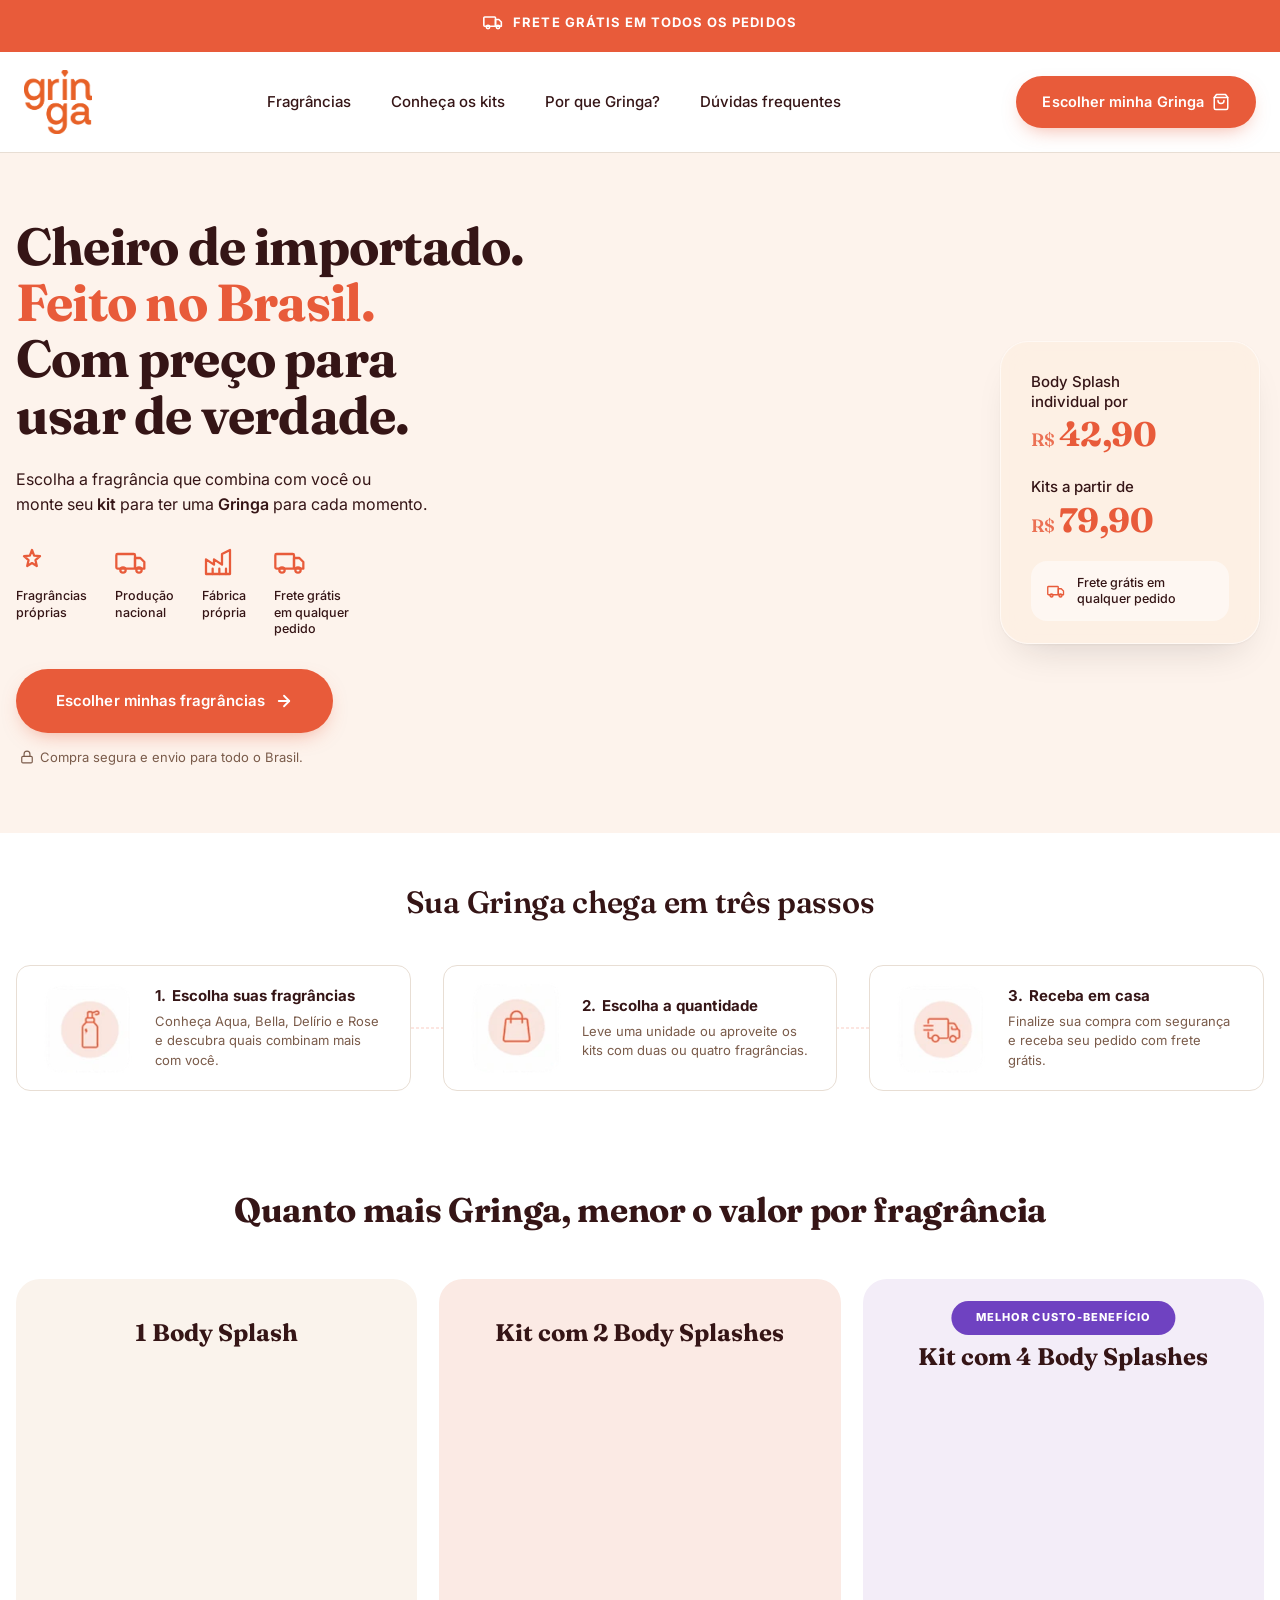
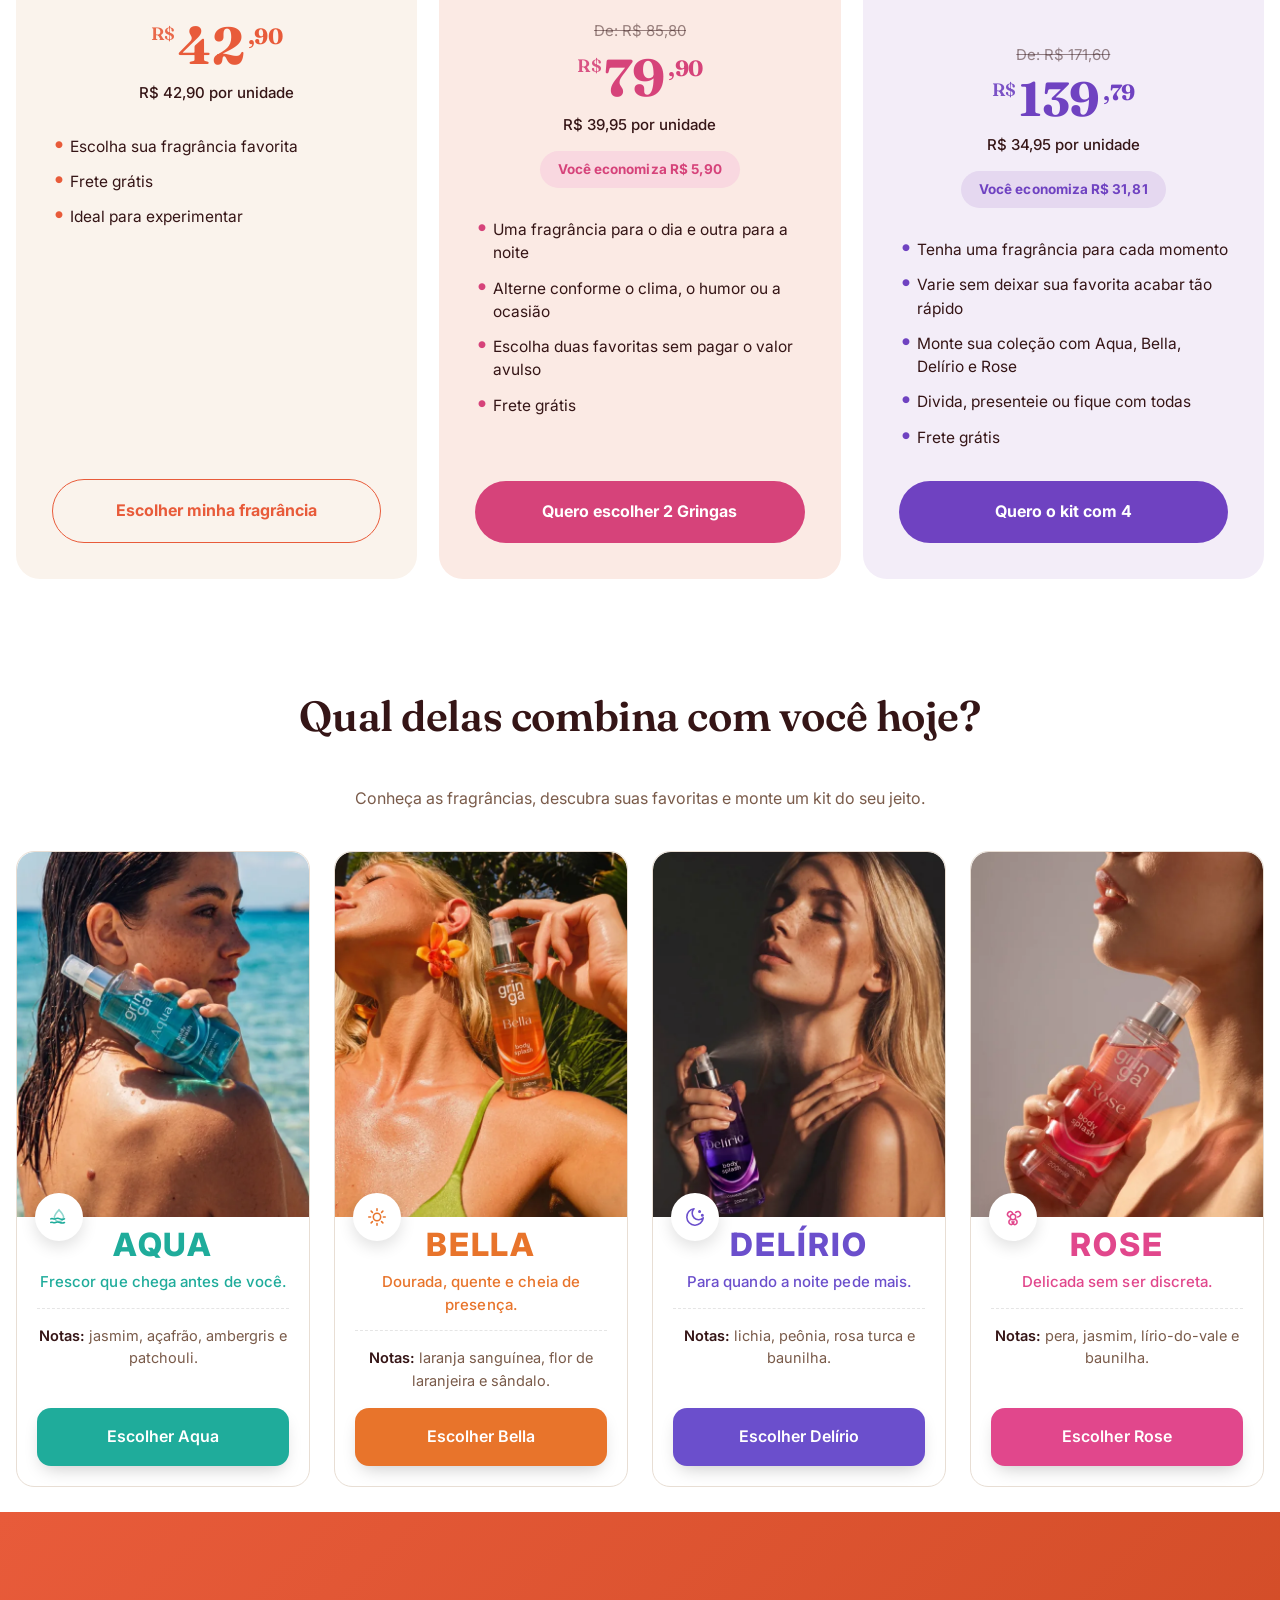
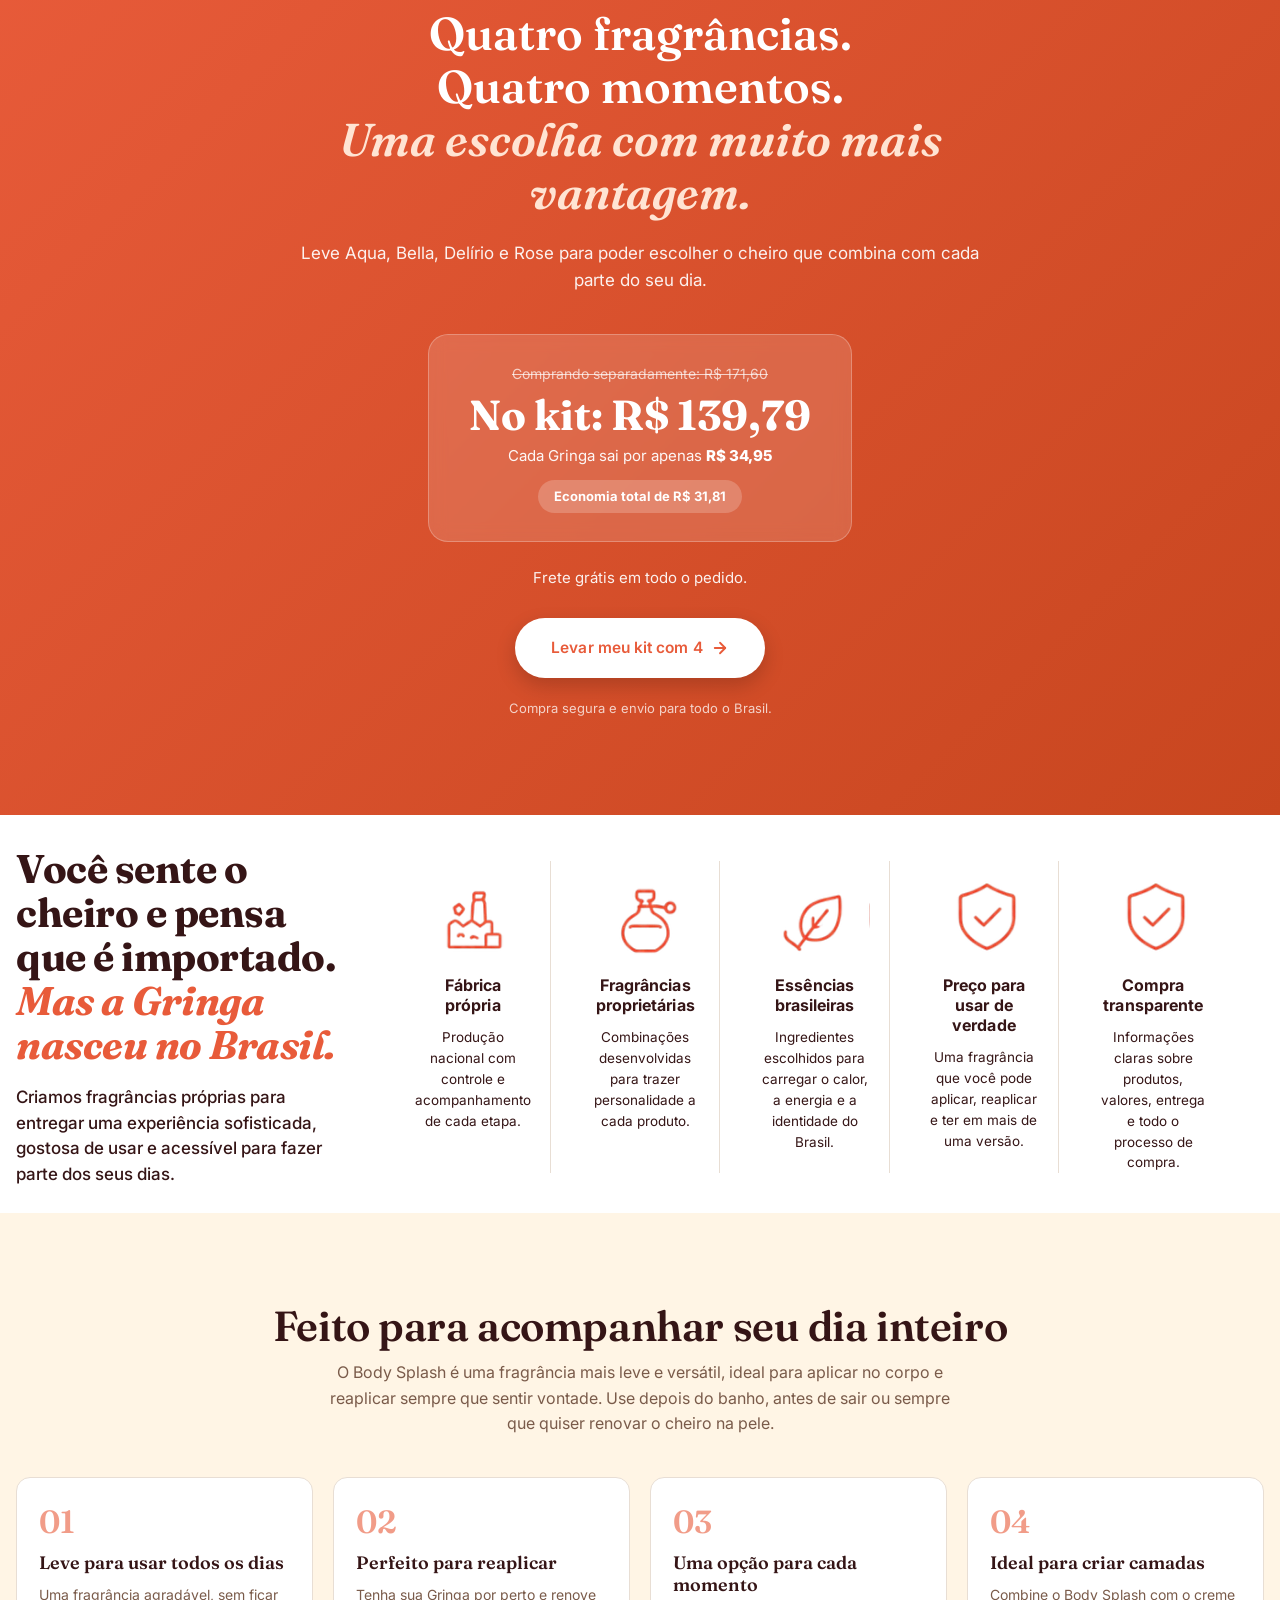
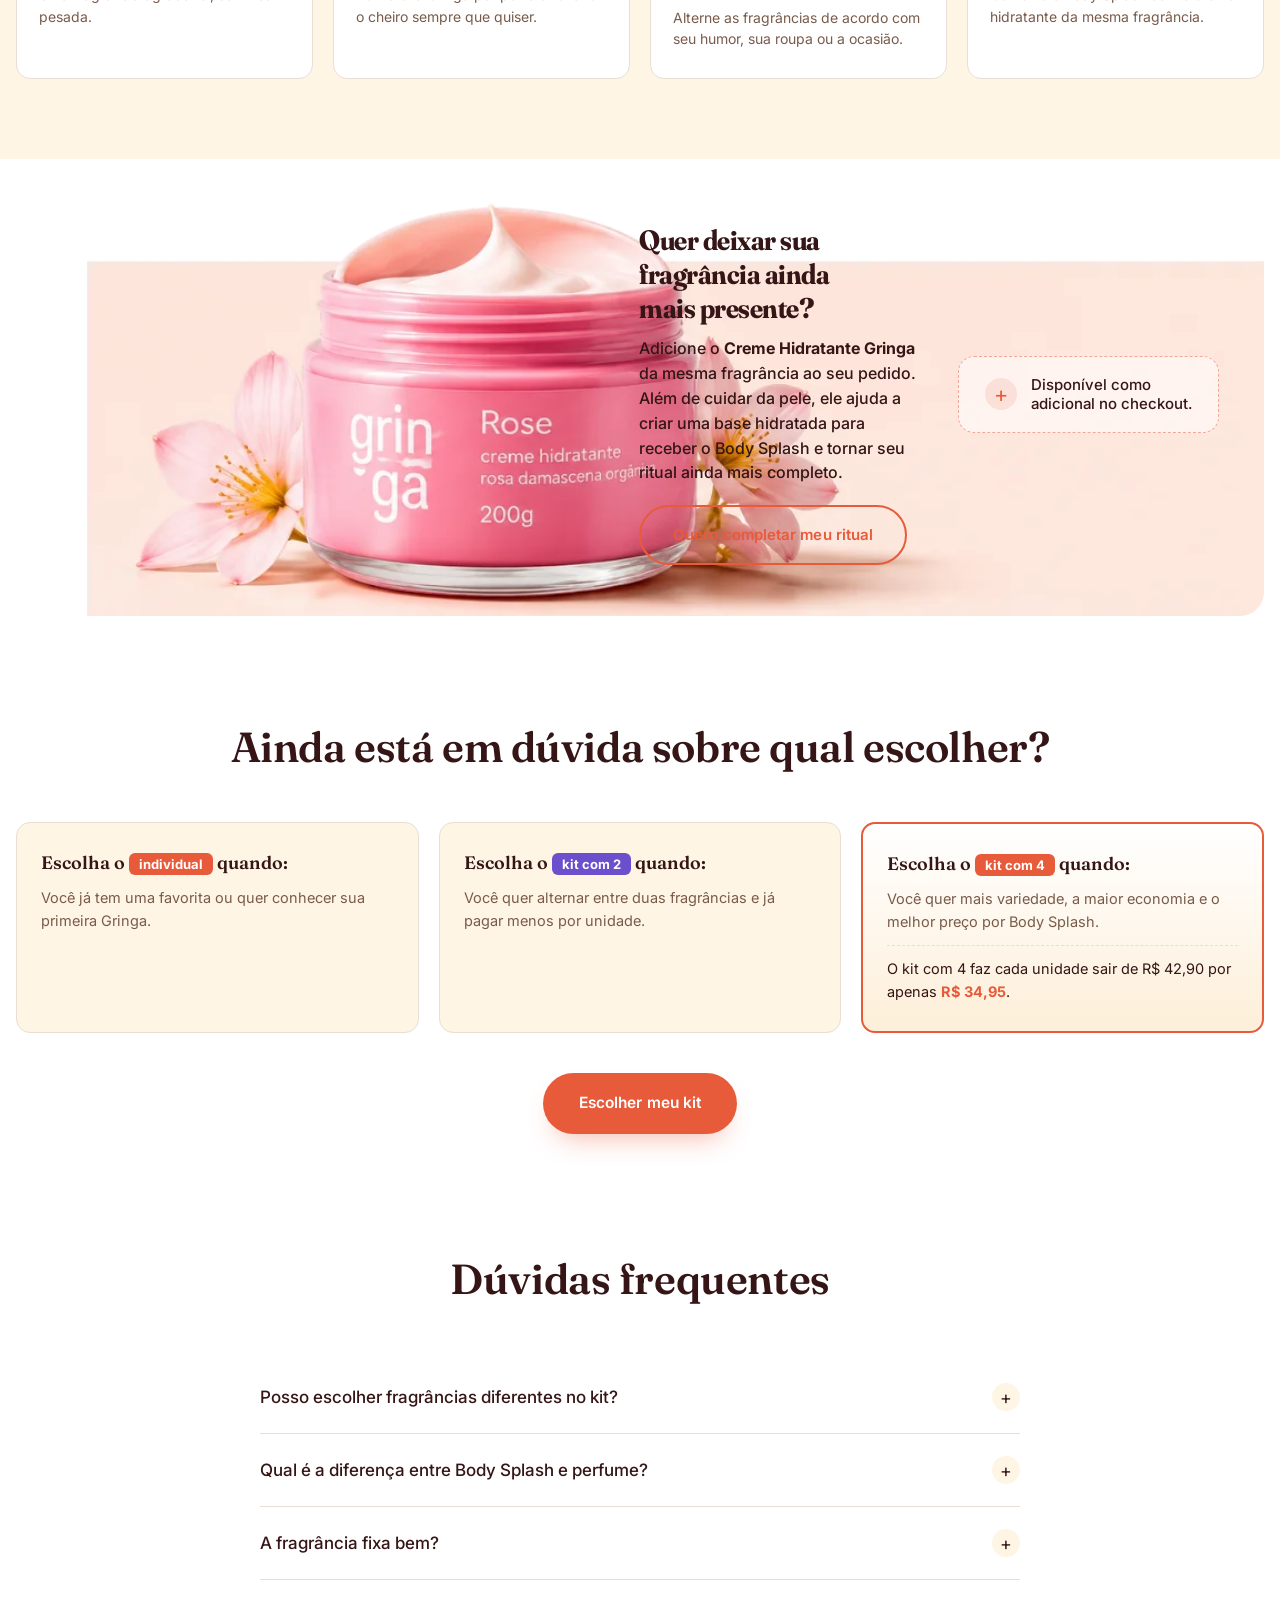
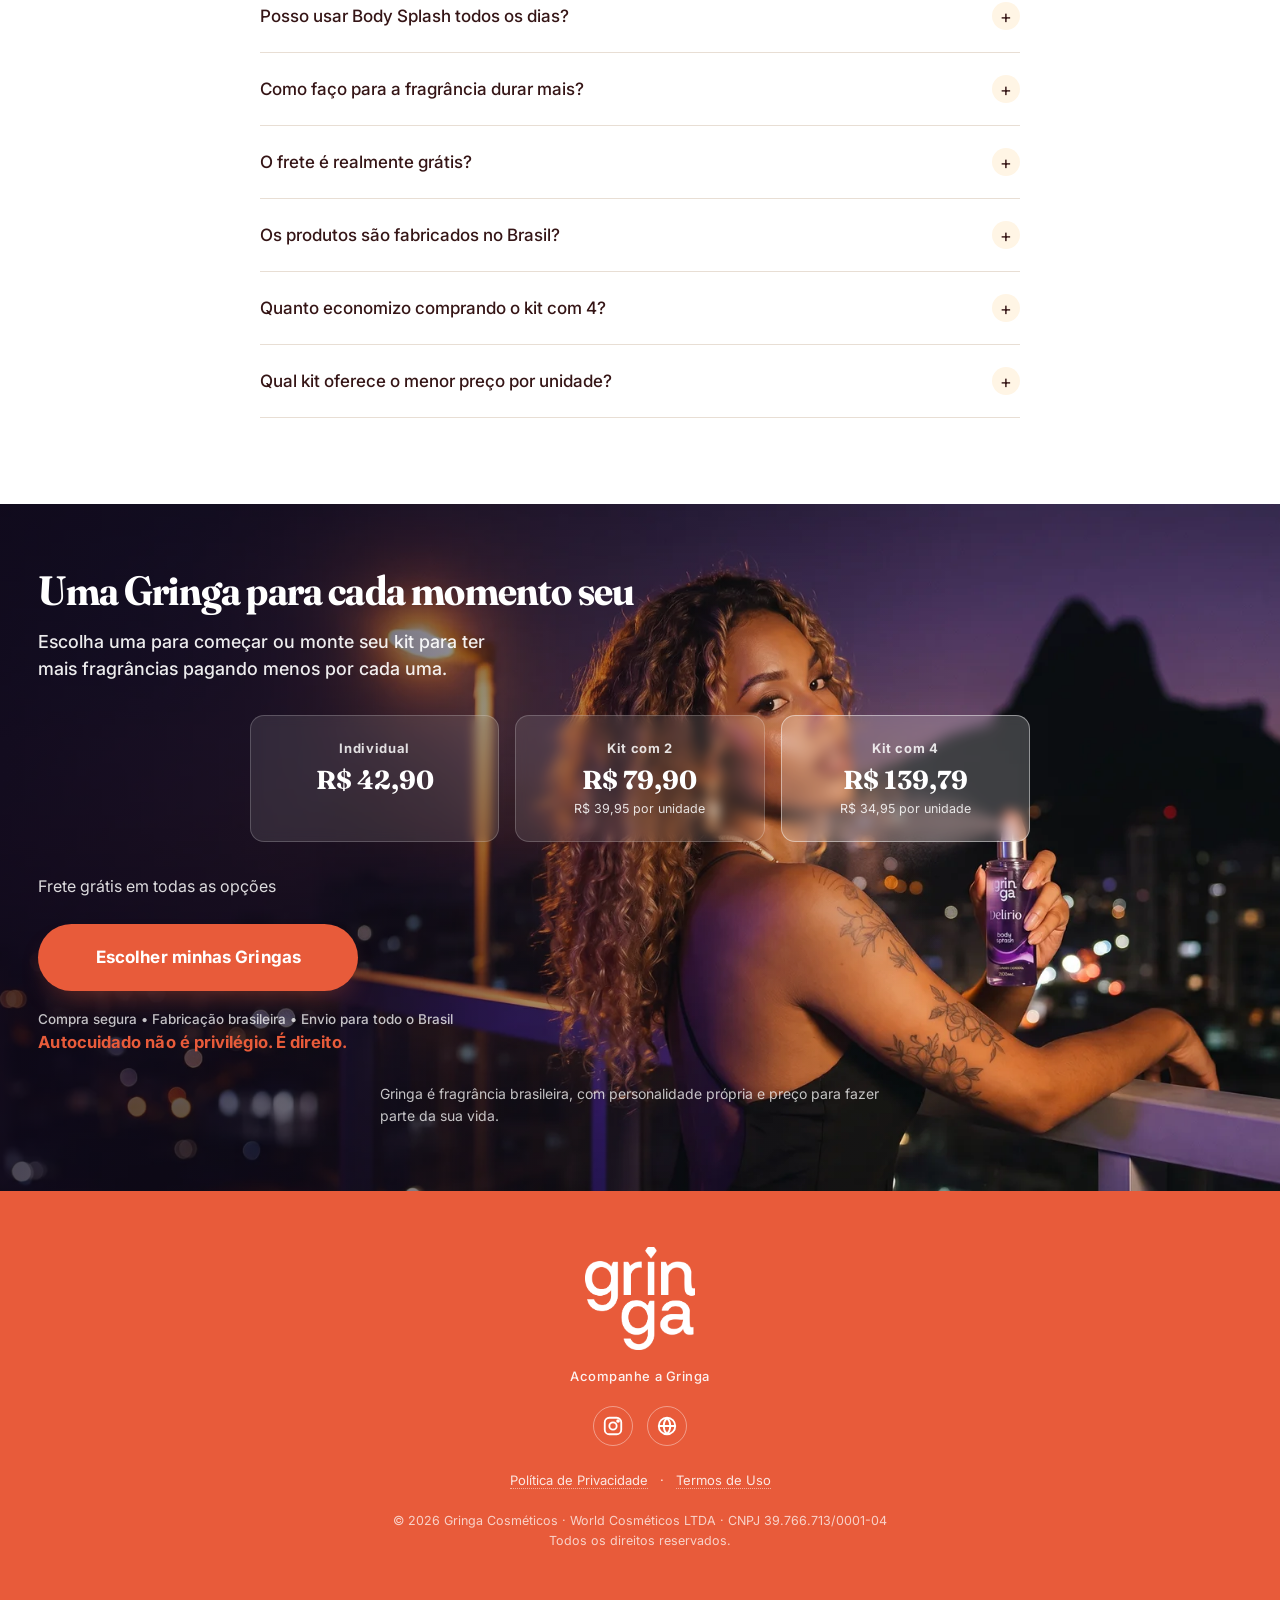
==== v2.html @ a8f80732 "fragrancias: titulo CAIXA ALTA maior sans-serif bold, remove descricao longa, tags curtas iguais ref" ====
<!DOCTYPE html>
<html lang="pt-BR">
<head>
<meta charset="UTF-8" />
<meta name="viewport" content="width=device-width, initial-scale=1.0" />
<title>Body Splash Gringa — Escolha suas fragrâncias | Gringa Cosméticos</title>
<meta name="description" content="Body Splash Gringa 200ml a partir de R$ 34,95 por unidade nos kits. Fragrâncias próprias, fábrica no Brasil, frete grátis em todos os pedidos." />
<meta name="keywords" content="body splash, gringa cosméticos, kit body splash, fragrância nacional, perfume corporal, kit perfumes" />
<meta name="robots" content="index, follow, max-image-preview:large" />
<meta name="author" content="Gringa Cosméticos" />
<link rel="canonical" href="https://gringa.ind.br/kits/" />

<!-- Open Graph -->
<meta property="og:title" content="Body Splash Gringa — Escolha suas fragrâncias" />
<meta property="og:description" content="Cheiro de importado. Feito no Brasil. Com preço para usar de verdade. A partir de R$ 34,95 por unidade nos kits." />
<meta property="og:image" content="https://gringa.ind.br/promo/assets/img/hero-desktop.jpg" />
<meta property="og:url" content="https://gringa.ind.br/kits/" />
<meta property="og:type" content="product" />
<meta property="og:locale" content="pt_BR" />

<!-- Twitter -->
<meta name="twitter:card" content="summary_large_image" />
<meta name="twitter:title" content="Body Splash Gringa — Kits a partir de R$ 34,95 por unidade" />
<meta name="twitter:description" content="Escolha uma fragrância ou monte seu kit para pagar menos por cada Body Splash." />
<meta name="twitter:image" content="https://gringa.ind.br/promo/assets/img/hero-desktop.jpg" />

<!-- Favicon -->
<link rel="icon" type="image/png" href="assets/img/gringa-logo.png" />

<!-- Preconnect Google Fonts -->
<link rel="preconnect" href="https://fonts.googleapis.com" />
<link rel="preconnect" href="https://fonts.gstatic.com" crossorigin />

<!-- Preload hero image (LCP) -->
<link rel="preload" as="image" href="assets/img/hero-mobile.webp" media="(max-width: 768px)" />
<link rel="preload" as="image" href="assets/img/hero-desktop.webp" media="(min-width: 769px)" />

<!-- Fontes -->
<link href="https://fonts.googleapis.com/css2?family=Fraunces:opsz,wght,SOFT@9..144,500;9..144,600;9..144,700,30;9..144,600,60&family=Inter:wght@100;300;400;500;600;700;800&display=swap" rel="stylesheet" />

<!-- CSS principal (reusa da v1) -->
<link rel="stylesheet" href="assets/css/styles.css" />
<!-- CSS complementar da v2 -->
<link rel="stylesheet" href="assets/css/styles-v2.css" />

<!-- JSON-LD: Organization -->
<script type="application/ld+json">
{
  "@context": "https://schema.org",
  "@type": "Organization",
  "name": "Gringa Cosméticos",
  "alternateName": "Gringa",
  "legalName": "World Cosméticos LTDA",
  "taxID": "39.766.713/0001-04",
  "url": "https://gringa.ind.br",
  "logo": "https://gringa.ind.br/promo/assets/img/gringa-logo.png",
  "description": "Marca brasileira de Body Splash com fragrâncias proprietárias, produzidas em fábrica própria em Santa Gertrudes/SP.",
  "address": {
    "@type": "PostalAddress",
    "addressLocality": "Santa Gertrudes",
    "addressRegion": "SP",
    "addressCountry": "BR"
  },
  "sameAs": ["https://instagram.com/gringa.cosmetico"]
}
</script>

<!-- JSON-LD: Product -->
<script type="application/ld+json">
{
  "@context": "https://schema.org",
  "@type": "Product",
  "name": "Body Splash Gringa 200ml",
  "description": "Body Splash 200ml com fragrâncias proprietárias Gringa: Aqua, Bella, Delírio e Rose. Fábrica própria no Brasil.",
  "brand": { "@type": "Brand", "name": "Gringa Cosméticos" },
  "image": "https://gringa.ind.br/promo/assets/img/hero-desktop.jpg",
  "offers": [
    { "@type": "Offer", "name": "Body Splash Individual", "price": "42.90", "priceCurrency": "BRL", "availability": "https://schema.org/InStock" },
    { "@type": "Offer", "name": "Kit com 2 Body Splashes", "price": "79.90", "priceCurrency": "BRL", "availability": "https://schema.org/InStock" },
    { "@type": "Offer", "name": "Kit com 4 Body Splashes", "price": "139.79", "priceCurrency": "BRL", "availability": "https://schema.org/InStock" }
  ]
}
</script>

<!-- JSON-LD: FAQ -->
<script type="application/ld+json">
{
  "@context": "https://schema.org",
  "@type": "FAQPage",
  "mainEntity": [
    { "@type": "Question", "name": "Posso escolher fragrâncias diferentes no kit?",
      "acceptedAnswer": { "@type": "Answer", "text": "Sim. Você pode selecionar suas fragrâncias favoritas e montar a combinação que mais combina com você." }},
    { "@type": "Question", "name": "Qual é a diferença entre Body Splash e perfume?",
      "acceptedAnswer": { "@type": "Answer", "text": "O Body Splash tem uma proposta mais leve e versátil. Pode ser aplicado no corpo e reaplicado ao longo do dia sempre que quiser renovar a fragrância." }},
    { "@type": "Question", "name": "A fragrância fixa bem?",
      "acceptedAnswer": { "@type": "Answer", "text": "A duração varia conforme o tipo de pele, o clima, a hidratação e a quantidade aplicada. Para prolongar, aplique sobre a pele hidratada e reaplique quando desejar." }},
    { "@type": "Question", "name": "Posso usar Body Splash todos os dias?",
      "acceptedAnswer": { "@type": "Answer", "text": "Sim. A proposta é justamente acompanhar diferentes momentos da rotina com uma fragrância mais leve." }},
    { "@type": "Question", "name": "Como faço para a fragrância durar mais?",
      "acceptedAnswer": { "@type": "Answer", "text": "Use o Body Splash sobre a pele limpa e hidratada. Você também pode combinar com o creme hidratante da mesma fragrância." }},
    { "@type": "Question", "name": "O frete é realmente grátis?",
      "acceptedAnswer": { "@type": "Answer", "text": "Sim. Todos os pedidos possuem frete grátis." }},
    { "@type": "Question", "name": "Os produtos são fabricados no Brasil?",
      "acceptedAnswer": { "@type": "Answer", "text": "Sim. Os produtos Gringa possuem fabricação própria no Brasil, em Santa Gertrudes/SP." }},
    { "@type": "Question", "name": "Quanto economizo comprando o kit com 4?",
      "acceptedAnswer": { "@type": "Answer", "text": "Quatro unidades compradas separadamente custariam R$ 171,60. No kit você paga R$ 139,79 e economiza R$ 31,81." }},
    { "@type": "Question", "name": "Qual kit oferece o menor preço por unidade?",
      "acceptedAnswer": { "@type": "Answer", "text": "O kit com quatro Body Splashes. Cada unidade sai por R$ 34,95 em vez de R$ 42,90." }}
  ]
}
</script>
</head>

<body>

<!-- =========================================================
     TARJA TOPO — coral com truck
     ========================================================= -->
<div class="topbar-v2">
  <div class="topbar-v2-inner">
    <svg width="20" height="20" viewBox="0 0 24 24" fill="none" stroke="currentColor" stroke-width="1.9" stroke-linecap="round" stroke-linejoin="round" aria-hidden="true">
      <rect x="1" y="6" width="14" height="11" rx="1"/>
      <path d="M15 9h4l3 3v5h-7z"/>
      <circle cx="6" cy="18" r="2"/>
      <circle cx="18" cy="18" r="2"/>
    </svg>
    <span>FRETE GRÁTIS EM TODOS OS PEDIDOS</span>
  </div>
</div>

<!-- =========================================================
     HEADER — v2
     ========================================================= -->
<header class="header-v2" role="banner">
  <div class="container header-v2-inner">
    <a class="brand-v2" href="#" aria-label="Gringa Cosméticos">
      <img src="assets/img/gringa-logo.png" alt="Gringa" width="90" height="52" />
    </a>
    <nav class="nav-v2" aria-label="Navegação principal">
      <a href="#fragrancias">Fragrâncias</a>
      <a href="#kits">Conheça os kits</a>
      <a href="#por-que">Por que Gringa?</a>
      <a href="#faq">Dúvidas frequentes</a>
    </nav>
    <a href="#kits" class="btn-v2 btn-v2--primary" data-cta="header">
      Escolher minha Gringa
      <svg width="18" height="18" viewBox="0 0 24 24" fill="none" stroke="currentColor" stroke-width="2" stroke-linecap="round" stroke-linejoin="round" style="margin-left:8px" aria-hidden="true">
        <path d="M6 2 3 6v14a2 2 0 0 0 2 2h14a2 2 0 0 0 2-2V6l-3-4z"/>
        <line x1="3" y1="6" x2="21" y2="6"/>
        <path d="M16 10a4 4 0 0 1-8 0"/>
      </svg>
    </a>
    <button class="hamb-v2" id="hamb" aria-label="Abrir menu" aria-controls="menu-mob" aria-expanded="false">
      <span></span><span></span><span></span>
    </button>
  </div>
  <div class="menu-mob-v2" id="menu-mob" hidden>
    <a href="#fragrancias">Fragrâncias</a>
    <a href="#kits">Conheça os kits</a>
    <a href="#por-que">Por que Gringa?</a>
    <a href="#faq">Dúvidas frequentes</a>
    <a href="#kits" class="btn-v2 btn-v2--primary" data-cta="menu-mob">Escolher minha Gringa</a>
  </div>
</header>

<!-- =========================================================
     HERO — v2 (2 colunas, texto marrom em bg claro, imagem à direita, card de preços flutuante)
     ========================================================= -->
<section class="hero-v2">
  <div class="hero-v2-bg" aria-hidden="true">
    <picture>
      <source type="image/webp" media="(max-width: 768px)" srcset="assets/img/hero-mobile.webp" />
      <source type="image/webp" srcset="assets/img/hero-desktop.webp" />
      <source media="(max-width: 768px)" srcset="assets/img/hero-mobile.jpg" />
      <img src="assets/img/hero-desktop.jpg" alt="" width="1600" height="900" fetchpriority="high" decoding="async" />
    </picture>
  </div>

  <div class="container hero-v2-inner">
    <div class="hero-v2-copy">
      <h1>
        Cheiro de importado.<br>
        <span class="hero-v2-accent">Feito no Brasil.</span><br>
        Com preço para<br>
        usar de verdade.
      </h1>
      <p class="hero-v2-sub">
        Escolha a fragrância que combina com você ou<br>
        monte seu <b>kit</b> para ter uma <b>Gringa</b> para cada momento.
      </p>

      <ul class="hero-v2-feats">
        <li>
          <span class="feat-ico" aria-hidden="true">
            <svg viewBox="0 0 24 24" fill="none" stroke="currentColor" stroke-width="1.7" stroke-linecap="round" stroke-linejoin="round"><path d="M12 3l1.6 4.2 4.4.4-3.4 3 1 4.4L12 12.8 8.4 15l1-4.4L6 7.6l4.4-.4z"/></svg>
          </span>
          <div class="feat-text">Fragrâncias<br>próprias</div>
        </li>
        <li>
          <span class="feat-ico" aria-hidden="true">
            <svg viewBox="0 0 24 24" fill="none" stroke="currentColor" stroke-width="1.7" stroke-linecap="round" stroke-linejoin="round"><rect x="1" y="6" width="14" height="11" rx="1"/><path d="M15 9h4l3 3v5h-7z"/><circle cx="6" cy="18" r="2"/><circle cx="18" cy="18" r="2"/></svg>
          </span>
          <div class="feat-text">Produção<br>nacional</div>
        </li>
        <li>
          <span class="feat-ico" aria-hidden="true">
            <svg viewBox="0 0 24 24" fill="none" stroke="currentColor" stroke-width="1.7" stroke-linecap="round" stroke-linejoin="round"><path d="M3 21V10l6 4V10l6 4V6l6-3v18z"/><path d="M8 21v-4M13 21v-4M18 21v-4"/></svg>
          </span>
          <div class="feat-text">Fábrica<br>própria</div>
        </li>
        <li>
          <span class="feat-ico" aria-hidden="true">
            <svg viewBox="0 0 24 24" fill="none" stroke="currentColor" stroke-width="1.7" stroke-linecap="round" stroke-linejoin="round"><rect x="1" y="6" width="14" height="11" rx="1"/><path d="M15 9h4l3 3v5h-7z"/><circle cx="6" cy="18" r="2"/><circle cx="18" cy="18" r="2"/></svg>
          </span>
          <div class="feat-text">Frete grátis<br>em qualquer pedido</div>
        </li>
      </ul>

      <div class="hero-v2-cta-wrap">
        <a href="#kits" class="btn-v2 btn-v2--primary btn-v2--lg" data-cta="hero">
          Escolher minhas fragrâncias
          <svg width="18" height="18" viewBox="0 0 24 24" fill="none" stroke="currentColor" stroke-width="2.4" stroke-linecap="round" stroke-linejoin="round" style="margin-left:10px" aria-hidden="true"><line x1="5" y1="12" x2="19" y2="12"/><polyline points="12 5 19 12 12 19"/></svg>
        </a>
        <p class="hero-v2-trust">
          <svg width="14" height="14" viewBox="0 0 24 24" fill="none" stroke="currentColor" stroke-width="2" stroke-linecap="round" stroke-linejoin="round" aria-hidden="true"><rect x="3" y="11" width="18" height="11" rx="2"/><path d="M7 11V7a5 5 0 0 1 10 0v4"/></svg>
          Compra segura e envio para todo o Brasil.
        </p>
      </div>
    </div>

    <!-- Card de preços flutuante -->
    <aside class="hero-v2-card" aria-label="Resumo de preços">
      <div class="hero-v2-card-row">
        <p class="hero-v2-card-label">Body Splash<br>individual por</p>
        <p class="hero-v2-card-price"><span class="hero-v2-card-currency">R$</span> 42,90</p>
      </div>
      <div class="hero-v2-card-row">
        <p class="hero-v2-card-label">Kits a partir de</p>
        <p class="hero-v2-card-price"><span class="hero-v2-card-currency">R$</span> 79,90</p>
      </div>
      <div class="hero-v2-card-foot">
        <svg width="18" height="18" viewBox="0 0 24 24" fill="none" stroke="currentColor" stroke-width="1.8" stroke-linecap="round" stroke-linejoin="round" aria-hidden="true"><rect x="1" y="6" width="14" height="11" rx="1"/><path d="M15 9h4l3 3v5h-7z"/><circle cx="6" cy="18" r="2"/><circle cx="18" cy="18" r="2"/></svg>
        <span>Frete grátis em<br>qualquer pedido</span>
      </div>
    </aside>
  </div>
</section>

<!-- =========================================================
     COMO FUNCIONA
     ========================================================= -->
<section class="how" id="como-funciona">
  <div class="container">
    <h2 class="section-title">Sua Gringa chega em três passos</h2>
    <div class="how-grid">
      <article class="how-step">
        <div class="how-ico" aria-hidden="true">
          <picture>
            <source type="image/webp" srcset="assets/img/icons/how-1-fragrancia.webp" />
            <img src="assets/img/icons/how-1-fragrancia.png" alt="" width="60" height="60" loading="lazy" decoding="async" />
          </picture>
        </div>
        <div class="how-body">
          <h3><span>1.</span> Escolha suas fragrâncias</h3>
          <p>Conheça Aqua, Bella, Delírio e Rose e descubra quais combinam mais com você.</p>
        </div>
      </article>
      <article class="how-step">
        <div class="how-ico" aria-hidden="true">
          <picture>
            <source type="image/webp" srcset="assets/img/icons/how-2-pedido.webp" />
            <img src="assets/img/icons/how-2-pedido.png" alt="" width="60" height="60" loading="lazy" decoding="async" />
          </picture>
        </div>
        <div class="how-body">
          <h3><span>2.</span> Escolha a quantidade</h3>
          <p>Leve uma unidade ou aproveite os kits com duas ou quatro fragrâncias.</p>
        </div>
      </article>
      <article class="how-step">
        <div class="how-ico" aria-hidden="true">
          <picture>
            <source type="image/webp" srcset="assets/img/icons/how-3-receba.webp" />
            <img src="assets/img/icons/how-3-receba.png" alt="" width="60" height="60" loading="lazy" decoding="async" />
          </picture>
        </div>
        <div class="how-body">
          <h3><span>3.</span> Receba em casa</h3>
          <p>Finalize sua compra com segurança e receba seu pedido com frete grátis.</p>
        </div>
      </article>
    </div>
  </div>
</section>

<!-- =========================================================
     BLOCO 5 — KITS (3 CARDS COMPACTOS COM PLACEHOLDER DE IMAGEM)
     ========================================================= -->
<section class="kits" id="kits">
  <div class="container">
    <header class="kits-head">
      <h2 class="kits-title">Quanto mais Gringa, menor o valor por fragrância</h2>
    </header>

    <div class="kits-grid">
      <!-- CARD 1 — INDIVIDUAL (rosa/pêssego claro) -->
      <article class="kit-card kit-card--1">
        <h3 class="kit-card-title">1 Body Splash</h3>
        <div class="kit-card-img" data-slot="img-individual">
          <!-- PLACEHOLDER: substituir por <img src="assets/img/kit-1.png" alt="1 Body Splash Gringa"> -->
        </div>
        <div class="kit-card-price">
          <span class="kit-price-main"><span class="kit-price-currency">R$</span><span class="kit-price-int">42</span><span class="kit-price-dec">,90</span></span>
          <span class="kit-price-unit">R$ 42,90 por unidade</span>
        </div>
        <ul class="kit-card-feats">
          <li>Escolha sua fragrância favorita</li>
          <li>Frete grátis</li>
          <li>Ideal para experimentar</li>
        </ul>
        <a href="https://gringa.ind.br/loja/" class="kit-card-btn kit-card-btn--1" data-cta="kit-1">Escolher minha fragrância</a>
      </article>

      <!-- CARD 2 — KIT 2 (rosa/pink) -->
      <article class="kit-card kit-card--2">
        <h3 class="kit-card-title">Kit com 2 Body Splashes</h3>
        <div class="kit-card-img" data-slot="img-kit2">
          <!-- PLACEHOLDER: substituir por <img src="assets/img/kit-2.png" alt="Kit com 2 Body Splashes Gringa"> -->
        </div>
        <div class="kit-card-price">
          <span class="kit-price-old">De: R$ 85,80</span>
          <span class="kit-price-main"><span class="kit-price-currency">R$</span><span class="kit-price-int">79</span><span class="kit-price-dec">,90</span></span>
          <span class="kit-price-unit">R$ 39,95 por unidade</span>
          <span class="kit-price-save kit-price-save--2">Você economiza R$ 5,90</span>
        </div>
        <ul class="kit-card-feats">
          <li>Uma fragrância para o dia e outra para a noite</li>
          <li>Alterne conforme o clima, o humor ou a ocasião</li>
          <li>Escolha duas favoritas sem pagar o valor avulso</li>
          <li>Frete grátis</li>
        </ul>
        <a href="https://gringa.ind.br/loja/" class="kit-card-btn kit-card-btn--2" data-cta="kit-2">Quero escolher 2 Gringas</a>
      </article>

      <!-- CARD 3 — KIT 4 (lilás, destaque) -->
      <article class="kit-card kit-card--4 kit-card--featured">
        <span class="kit-card-badge">MELHOR CUSTO-BENEFÍCIO</span>
        <h3 class="kit-card-title">Kit com 4 Body Splashes</h3>
        <div class="kit-card-img" data-slot="img-kit4">
          <!-- PLACEHOLDER: substituir por <img src="assets/img/kit-4.png" alt="Kit com 4 Body Splashes Gringa"> -->
        </div>
        <div class="kit-card-price">
          <span class="kit-price-old">De: R$ 171,60</span>
          <span class="kit-price-main"><span class="kit-price-currency">R$</span><span class="kit-price-int">139</span><span class="kit-price-dec">,79</span></span>
          <span class="kit-price-unit">R$ 34,95 por unidade</span>
          <span class="kit-price-save kit-price-save--4">Você economiza R$ 31,81</span>
        </div>
        <ul class="kit-card-feats">
          <li>Tenha uma fragrância para cada momento</li>
          <li>Varie sem deixar sua favorita acabar tão rápido</li>
          <li>Monte sua coleção com Aqua, Bella, Delírio e Rose</li>
          <li>Divida, presenteie ou fique com todas</li>
          <li>Frete grátis</li>
        </ul>
        <a href="https://gringa.ind.br/loja/" class="kit-card-btn kit-card-btn--4" data-cta="kit-4">Quero o kit com 4</a>
      </article>
    </div>
  </div>
</section>

<!-- =========================================================
     BLOCO 8 — FRAGRÂNCIAS
     ========================================================= -->
<section class="frags" id="fragrancias">
  <div class="container">
    <h2 class="section-title">Qual delas combina com você hoje?</h2>
    <p class="section-sub">Conheça as fragrâncias, descubra suas favoritas e monte um kit do seu jeito.</p>

    <div class="frags-grid">
      <article class="frag frag--aqua">
        <div class="frag-media">
          <picture>
            <source type="image/webp" srcset="assets/img/aqua.webp" />
            <img src="assets/img/aqua.jpg" alt="Aqua. Frescor que chega antes de você." width="600" height="800" loading="lazy" decoding="async" />
          </picture>
          <div class="frag-emblem" aria-hidden="true">
            <svg viewBox="0 0 24 24" fill="none" stroke="currentColor" stroke-width="1.7" stroke-linecap="round" stroke-linejoin="round"><path d="M3 14c2-1 3 1 5 0s3-1 5 0 3 1 5 0M3 18c2-1 3 1 5 0s3-1 5 0 3 1 5 0"/><path d="M12 4c3 4 5 6 5 8a5 5 0 0 1-10 0c0-2 2-4 5-8z" opacity=".5"/></svg>
          </div>
        </div>
        <div class="frag-body">
          <h3>AQUA</h3>
          <p class="frag-tag">Frescor que chega antes de você.</p>
          <p class="frag-notes"><b>Notas:</b> jasmim, açafrão, ambergris e patchouli.</p>
          <a href="https://gringa.ind.br/loja/produto/body-splash-aqua-200ml/" class="btn frag-btn" data-cta="aqua" data-frag="aqua">Escolher Aqua</a>
        </div>
      </article>

      <article class="frag frag--bella">
        <div class="frag-media">
          <picture>
            <source type="image/webp" srcset="assets/img/bella.webp" />
            <img src="assets/img/bella.jpg" alt="Bella. Dourada, quente e cheia de presença." width="600" height="800" loading="lazy" decoding="async" />
          </picture>
          <div class="frag-emblem" aria-hidden="true">
            <svg viewBox="0 0 24 24" fill="none" stroke="currentColor" stroke-width="1.7" stroke-linecap="round" stroke-linejoin="round"><circle cx="12" cy="12" r="4"/><path d="M12 3v2M12 19v2M3 12h2M19 12h2M5.6 5.6l1.4 1.4M17 17l1.4 1.4M5.6 18.4l1.4-1.4M17 7l1.4-1.4"/></svg>
          </div>
        </div>
        <div class="frag-body">
          <h3>BELLA</h3>
          <p class="frag-tag">Dourada, quente e cheia de presença.</p>
          <p class="frag-notes"><b>Notas:</b> laranja sanguínea, flor de laranjeira e sândalo.</p>
          <a href="https://gringa.ind.br/loja/produto/body-splash-bella-200ml/" class="btn frag-btn" data-cta="bella" data-frag="bella">Escolher Bella</a>
        </div>
      </article>

      <article class="frag frag--delirio">
        <div class="frag-media">
          <picture>
            <source type="image/webp" srcset="assets/img/delirio.webp" />
            <img src="assets/img/delirio.jpg" alt="Delírio. Para quando a noite pede mais." width="600" height="800" loading="lazy" decoding="async" />
          </picture>
          <div class="frag-emblem" aria-hidden="true">
            <svg viewBox="0 0 24 24" fill="none" stroke="currentColor" stroke-width="1.7" stroke-linecap="round" stroke-linejoin="round"><path d="M21 13a9 9 0 1 1-10-10 7 7 0 0 0 10 10z"/><circle cx="17" cy="6" r=".8" fill="currentColor"/><circle cx="20" cy="10" r=".8" fill="currentColor"/></svg>
          </div>
        </div>
        <div class="frag-body">
          <h3>DELÍRIO</h3>
          <p class="frag-tag">Para quando a noite pede mais.</p>
          <p class="frag-notes"><b>Notas:</b> lichia, peônia, rosa turca e baunilha.</p>
          <a href="https://gringa.ind.br/loja/produto/body-splash-delirio-200ml/" class="btn frag-btn" data-cta="delirio" data-frag="delirio">Escolher Delírio</a>
        </div>
      </article>

      <article class="frag frag--rose">
        <div class="frag-media">
          <picture>
            <source type="image/webp" srcset="assets/img/rose.webp" />
            <img src="assets/img/rose.jpg" alt="Rose. Delicada sem ser discreta." width="600" height="800" loading="lazy" decoding="async" />
          </picture>
          <div class="frag-emblem" aria-hidden="true">
            <svg viewBox="0 0 24 24" fill="none" stroke="currentColor" stroke-width="1.7" stroke-linecap="round" stroke-linejoin="round"><circle cx="12" cy="12" r="3"/><path d="M12 9c-1-3-3-4-5-2s-1 4 1 5M15 7c2-2 4-1 5 1s-1 4-3 4M9 15c-2 1-2 4 0 5s4-1 4-3M15 15c2 1 2 4 0 5s-4-1-4-3"/></svg>
          </div>
        </div>
        <div class="frag-body">
          <h3>ROSE</h3>
          <p class="frag-tag">Delicada sem ser discreta.</p>
          <p class="frag-notes"><b>Notas:</b> pera, jasmim, lírio-do-vale e baunilha.</p>
          <a href="https://gringa.ind.br/loja/produto/body-splash-rose-200ml/" class="btn frag-btn" data-cta="rose" data-frag="rose">Escolher Rose</a>
        </div>
      </article>
    </div>
  </div>
</section>

<!-- =========================================================
     BLOCO 9 — OFERTA PRINCIPAL KIT 4
     ========================================================= -->
<section class="kit-hero">
  <div class="container kit-hero-inner">
    <h2>Quatro fragrâncias.<br />Quatro momentos.<br /><span class="kit-hero-accent">Uma escolha com muito mais vantagem.</span></h2>
    <p class="kit-hero-desc">Leve Aqua, Bella, Delírio e Rose para poder escolher o cheiro que combina com cada parte do seu dia.</p>

    <div class="kit-hero-price">
      <span class="kit-hero-old">Comprando separadamente: R$ 171,60</span>
      <span class="kit-hero-new">No kit: R$ 139,79</span>
      <span class="kit-hero-unit">Cada Gringa sai por apenas <b>R$ 34,95</b></span>
      <span class="kit-hero-save">Economia total de R$ 31,81</span>
    </div>

    <p class="kit-hero-frete">Frete grátis em todo o pedido.</p>

    <a href="https://gringa.ind.br/loja/" class="btn btn--primary btn--lg" data-cta="kit-4-hero">
      Levar meu kit com 4
      <svg width="18" height="18" viewBox="0 0 24 24" fill="none" stroke="currentColor" stroke-width="2.4" stroke-linecap="round" stroke-linejoin="round" style="margin-left:8px"><line x1="5" y1="12" x2="19" y2="12"/><polyline points="12 5 19 12 12 19"/></svg>
    </a>

    <p class="kit-hero-trust">Compra segura e envio para todo o Brasil.</p>
  </div>
</section>

<!-- =========================================================
     BLOCO 10 — POR QUE GRINGA
     ========================================================= -->
<section class="why" id="por-que">
  <div class="container why-inner">
    <div class="why-copy">
      <h2>Você sente o cheiro e pensa que é importado.<br /><span class="why-accent">Mas a Gringa nasceu no Brasil.</span></h2>
      <p>Criamos fragrâncias próprias para entregar uma experiência sofisticada, gostosa de usar e acessível para fazer parte dos seus dias.</p>
    </div>

    <ul class="why-feats why-feats--five">
      <li>
        <div class="why-ico">
          <picture>
            <source type="image/webp" srcset="assets/img/icons/why-1-fabrica.webp" />
            <img src="assets/img/icons/why-1-fabrica.png" alt="" width="56" height="56" loading="lazy" decoding="async" />
          </picture>
        </div>
        <h3>Fábrica própria</h3>
        <p>Produção nacional com controle e acompanhamento de cada etapa.</p>
      </li>
      <li>
        <div class="why-ico">
          <picture>
            <source type="image/webp" srcset="assets/img/icons/why-2-fragrancias.webp" />
            <img src="assets/img/icons/why-2-fragrancias.png" alt="" width="56" height="56" loading="lazy" decoding="async" />
          </picture>
        </div>
        <h3>Fragrâncias proprietárias</h3>
        <p>Combinações desenvolvidas para trazer personalidade a cada produto.</p>
      </li>
      <li>
        <div class="why-ico">
          <picture>
            <source type="image/webp" srcset="assets/img/icons/why-3-essencias.webp" />
            <img src="assets/img/icons/why-3-essencias.png" alt="" width="56" height="56" loading="lazy" decoding="async" />
          </picture>
        </div>
        <h3>Essências brasileiras</h3>
        <p>Ingredientes escolhidos para carregar o calor, a energia e a identidade do Brasil.</p>
      </li>
      <li>
        <div class="why-ico">
          <picture>
            <source type="image/webp" srcset="assets/img/icons/why-4-compra.webp" />
            <img src="assets/img/icons/why-4-compra.png" alt="" width="56" height="56" loading="lazy" decoding="async" />
          </picture>
        </div>
        <h3>Preço para usar de verdade</h3>
        <p>Uma fragrância que você pode aplicar, reaplicar e ter em mais de uma versão.</p>
      </li>
      <li>
        <div class="why-ico">
          <picture>
            <source type="image/webp" srcset="assets/img/icons/why-4-compra.webp" />
            <img src="assets/img/icons/why-4-compra.png" alt="" width="56" height="56" loading="lazy" decoding="async" />
          </picture>
        </div>
        <h3>Compra transparente</h3>
        <p>Informações claras sobre produtos, valores, entrega e todo o processo de compra.</p>
      </li>
    </ul>
  </div>
</section>

<!-- =========================================================
     BLOCO 11 — BENEFÍCIOS DO BODY SPLASH
     ========================================================= -->
<section class="benefits">
  <div class="container">
    <h2 class="section-title">Feito para acompanhar seu dia inteiro</h2>
    <p class="section-sub">O Body Splash é uma fragrância mais leve e versátil, ideal para aplicar no corpo e reaplicar sempre que sentir vontade. Use depois do banho, antes de sair ou sempre que quiser renovar o cheiro na pele.</p>

    <ul class="benefits-grid">
      <li>
        <div class="benefits-num">01</div>
        <h3>Leve para usar todos os dias</h3>
        <p>Uma fragrância agradável, sem ficar pesada.</p>
      </li>
      <li>
        <div class="benefits-num">02</div>
        <h3>Perfeito para reaplicar</h3>
        <p>Tenha sua Gringa por perto e renove o cheiro sempre que quiser.</p>
      </li>
      <li>
        <div class="benefits-num">03</div>
        <h3>Uma opção para cada momento</h3>
        <p>Alterne as fragrâncias de acordo com seu humor, sua roupa ou a ocasião.</p>
      </li>
      <li>
        <div class="benefits-num">04</div>
        <h3>Ideal para criar camadas</h3>
        <p>Combine o Body Splash com o creme hidratante da mesma fragrância.</p>
      </li>
    </ul>
  </div>
</section>

<!-- =========================================================
     BLOCO 12 — CREME HIDRATANTE
     ========================================================= -->
<section class="creme">
  <div class="container">
    <div class="creme-inner">
      <div class="creme-copy">
        <h2>Quer deixar sua fragrância ainda mais presente?</h2>
        <p>Adicione o <b>Creme Hidratante Gringa</b> da mesma fragrância ao seu pedido.</p>
        <p>Além de cuidar da pele, ele ajuda a criar uma base hidratada para receber o Body Splash e tornar seu ritual ainda mais completo.</p>
        <a href="#kits" class="btn btn--outline creme-cta" data-cta="creme">Quero completar meu ritual</a>
      </div>
      <div class="creme-badge">
        <span class="creme-badge-ico" aria-hidden="true">+</span>
        <span>Disponível como<br />adicional no checkout.</span>
      </div>
    </div>
  </div>
</section>

<!-- =========================================================
     BLOCO 13 — REFORÇO DOS KITS (DECISÃO)
     ========================================================= -->
<section class="decide">
  <div class="container">
    <h2 class="section-title">Ainda está em dúvida sobre qual escolher?</h2>

    <div class="decide-grid">
      <article class="decide-card">
        <h3>Escolha o <span class="decide-tag">individual</span> quando:</h3>
        <p>Você já tem uma favorita ou quer conhecer sua primeira Gringa.</p>
      </article>
      <article class="decide-card">
        <h3>Escolha o <span class="decide-tag decide-tag--2">kit com 2</span> quando:</h3>
        <p>Você quer alternar entre duas fragrâncias e já pagar menos por unidade.</p>
      </article>
      <article class="decide-card decide-card--featured">
        <h3>Escolha o <span class="decide-tag decide-tag--4">kit com 4</span> quando:</h3>
        <p>Você quer mais variedade, a maior economia e o melhor preço por Body Splash.</p>
        <p class="decide-punch">O kit com 4 faz cada unidade sair de R$ 42,90 por apenas <b>R$ 34,95</b>.</p>
      </article>
    </div>

    <div class="decide-cta">
      <a href="#kits" class="btn btn--primary btn--lg" data-cta="decide">Escolher meu kit</a>
    </div>
  </div>
</section>

<!-- =========================================================
     BLOCO 14 — FAQ
     ========================================================= -->
<section class="faq" id="faq">
  <div class="container">
    <h2 class="section-title">Dúvidas frequentes</h2>

    <ul class="faq-list">
      <li class="faq-item">
        <button class="faq-q" aria-expanded="false" aria-controls="faq-a-1" id="faq-q-1">
          <span>Posso escolher fragrâncias diferentes no kit?</span>
          <span class="faq-icon" aria-hidden="true">+</span>
        </button>
        <div class="faq-a" id="faq-a-1" role="region" aria-labelledby="faq-q-1" hidden>
          <p>Sim. Você pode selecionar suas fragrâncias favoritas e montar a combinação que mais combina com você.</p>
        </div>
      </li>
      <li class="faq-item">
        <button class="faq-q" aria-expanded="false" aria-controls="faq-a-2" id="faq-q-2">
          <span>Qual é a diferença entre Body Splash e perfume?</span>
          <span class="faq-icon" aria-hidden="true">+</span>
        </button>
        <div class="faq-a" id="faq-a-2" role="region" aria-labelledby="faq-q-2" hidden>
          <p>O Body Splash tem uma proposta mais leve e versátil. Ele pode ser aplicado no corpo e reaplicado ao longo do dia sempre que você quiser renovar a fragrância.</p>
        </div>
      </li>
      <li class="faq-item">
        <button class="faq-q" aria-expanded="false" aria-controls="faq-a-3" id="faq-q-3">
          <span>A fragrância fixa bem?</span>
          <span class="faq-icon" aria-hidden="true">+</span>
        </button>
        <div class="faq-a" id="faq-a-3" role="region" aria-labelledby="faq-q-3" hidden>
          <p>A duração pode variar conforme o tipo de pele, o clima, a hidratação e a quantidade aplicada. Para prolongar a sensação da fragrância, aplique sobre a pele hidratada e reaplique quando desejar.</p>
        </div>
      </li>
      <li class="faq-item">
        <button class="faq-q" aria-expanded="false" aria-controls="faq-a-4" id="faq-q-4">
          <span>Posso usar Body Splash todos os dias?</span>
          <span class="faq-icon" aria-hidden="true">+</span>
        </button>
        <div class="faq-a" id="faq-a-4" role="region" aria-labelledby="faq-q-4" hidden>
          <p>Sim. A proposta é justamente acompanhar diferentes momentos da rotina com uma fragrância mais leve.</p>
        </div>
      </li>
      <li class="faq-item">
        <button class="faq-q" aria-expanded="false" aria-controls="faq-a-5" id="faq-q-5">
          <span>Como faço para a fragrância durar mais?</span>
          <span class="faq-icon" aria-hidden="true">+</span>
        </button>
        <div class="faq-a" id="faq-a-5" role="region" aria-labelledby="faq-q-5" hidden>
          <p>Use o Body Splash sobre a pele limpa e hidratada. Você também pode combinar com o creme hidratante da mesma fragrância.</p>
        </div>
      </li>
      <li class="faq-item">
        <button class="faq-q" aria-expanded="false" aria-controls="faq-a-6" id="faq-q-6">
          <span>O frete é realmente grátis?</span>
          <span class="faq-icon" aria-hidden="true">+</span>
        </button>
        <div class="faq-a" id="faq-a-6" role="region" aria-labelledby="faq-q-6" hidden>
          <p>Sim. Todos os pedidos possuem frete grátis.</p>
        </div>
      </li>
      <li class="faq-item">
        <button class="faq-q" aria-expanded="false" aria-controls="faq-a-7" id="faq-q-7">
          <span>Os produtos são fabricados no Brasil?</span>
          <span class="faq-icon" aria-hidden="true">+</span>
        </button>
        <div class="faq-a" id="faq-a-7" role="region" aria-labelledby="faq-q-7" hidden>
          <p>Sim. Os produtos Gringa possuem fabricação própria no Brasil.</p>
        </div>
      </li>
      <li class="faq-item">
        <button class="faq-q" aria-expanded="false" aria-controls="faq-a-8" id="faq-q-8">
          <span>Quanto economizo comprando o kit com 4?</span>
          <span class="faq-icon" aria-hidden="true">+</span>
        </button>
        <div class="faq-a" id="faq-a-8" role="region" aria-labelledby="faq-q-8" hidden>
          <p>Quatro unidades compradas separadamente custariam R$ 171,60. No kit, você paga R$ 139,79 e economiza R$ 31,81.</p>
        </div>
      </li>
      <li class="faq-item">
        <button class="faq-q" aria-expanded="false" aria-controls="faq-a-9" id="faq-q-9">
          <span>Qual kit oferece o menor preço por unidade?</span>
          <span class="faq-icon" aria-hidden="true">+</span>
        </button>
        <div class="faq-a" id="faq-a-9" role="region" aria-labelledby="faq-q-9" hidden>
          <p>O kit com quatro Body Splashes. Nele, cada unidade sai por aproximadamente R$ 34,95, em vez de R$ 42,90.</p>
        </div>
      </li>
    </ul>
  </div>
</section>

<!-- =========================================================
     BLOCO 15 — ÚLTIMA CHAMADA
     ========================================================= -->
<section class="cta-final">
  <div class="cta-final-content">
    <h2>Uma Gringa para cada momento seu</h2>
    <p class="cta-final-sub">Escolha uma para começar ou monte seu kit para ter mais fragrâncias pagando menos por cada uma.</p>

    <ul class="cta-final-prices">
      <li>
        <span class="cta-final-label">Individual</span>
        <span class="cta-final-price">R$ 42,90</span>
      </li>
      <li>
        <span class="cta-final-label">Kit com 2</span>
        <span class="cta-final-price">R$ 79,90</span>
        <span class="cta-final-unit">R$ 39,95 por unidade</span>
      </li>
      <li class="cta-final-prices-best">
        <span class="cta-final-label">Kit com 4</span>
        <span class="cta-final-price">R$ 139,79</span>
        <span class="cta-final-unit">R$ 34,95 por unidade</span>
      </li>
    </ul>

    <p class="cta-final-frete">Frete grátis em todas as opções</p>

    <a href="#kits" class="btn btn--primary cta-final-btn" data-cta="final">
      Escolher minhas Gringas
    </a>

    <p class="cta-final-note">Compra segura • Fabricação brasileira • Envio para todo o Brasil</p>

    <p class="cta-final-claim">Autocuidado não é privilégio. É direito.</p>
    <p class="cta-final-brand">Gringa é fragrância brasileira, com personalidade própria e preço para fazer parte da sua vida.</p>
  </div>
</section>

<!-- =========================================================
     FOOTER
     ========================================================= -->
<footer class="footer" role="contentinfo">
  <div class="container footer-inner">
    <a class="footer-brand" href="#"><img src="assets/img/gringa-logo.png" alt="Gringa Cosméticos" width="120" height="40" /></a>
    <p class="footer-tag">Acompanhe a Gringa</p>
    <div class="footer-socials">
      <a href="https://instagram.com/gringa.cosmetico" target="_blank" rel="noopener" aria-label="Instagram">
        <svg width="22" height="22" viewBox="0 0 24 24" fill="none" stroke="currentColor" stroke-width="2"><rect x="3" y="3" width="18" height="18" rx="5"/><circle cx="12" cy="12" r="4"/><circle cx="17.5" cy="6.5" r="1" fill="currentColor"/></svg>
      </a>
      <a href="https://gringa.ind.br" target="_blank" rel="noopener" aria-label="Site oficial Gringa">
        <svg width="22" height="22" viewBox="0 0 24 24" fill="none" stroke="currentColor" stroke-width="2"><circle cx="12" cy="12" r="9"/><path d="M3 12h18M12 3a13 13 0 0 1 0 18M12 3a13 13 0 0 0 0 18"/></svg>
      </a>
    </div>
    <div class="footer-legal">
      <a href="#">Política de Privacidade</a>
      <span aria-hidden="true">·</span>
      <a href="#">Termos de Uso</a>
    </div>
    <p class="footer-copy">© 2026 Gringa Cosméticos · World Cosméticos LTDA · CNPJ 39.766.713/0001-04<br />Todos os direitos reservados.</p>
  </div>
</footer>

<script src="assets/js/script.js" defer></script>

</body>
</html>
---- assets/css/styles.css ----
/* ============================================================
   GRINGA — Body Splash LP
   Design system: Poynter OS Display (custom serif) em todo o site
   Mobile-first responsivo · 360 / 390 / 768 / 1024+
   ============================================================ */

:root {
  /* Cores Gringa */
  --gr-orange:       #F58A2E;   /* CTA principal */
  --gr-orange-dk:    #DE6A0F;   /* Hover/escuro */
  --gr-coral:        #E85B3A;   /* CTA final / acentos quentes */
  --gr-coral-dk:     #C84226;
  --gr-cream:        #FDEFD9;   /* Fundo creme dos boxes */
  --gr-cream-2:      #FFF5E5;   /* Cream mais claro */
  --gr-cream-rose:   #FCE4D9;   /* Cream rosado pra creme/section rose */
  --gr-text:         #351516;   /* marrom-bordô (nova cor pedida pelo cliente) */
  --gr-text-mut:     #7A5B4A;   /* marrom moca */
  --gr-text-light:   #B09787;   /* marrom latte */
  --gr-icon-stroke:  #E85B3A;   /* coral Gringa */
  --gr-icon-bg:      rgba(232, 91, 58, 0.10);  /* coral 10% */
  --gr-line:         #E8DED4;
  --gr-bg:           #FFFFFF;
  --gr-bg-night:     #2A1E36;   /* Fundo da seção urgency com violeta-noite */

  /* Fragrâncias */
  --gr-aqua:         #1FAC9B;   /* verde-água (igual biquíni da modelo) */
  --gr-aqua-bg:      #E6F5F1;
  --gr-bella:        #E8742B;
  --gr-bella-bg:     #FBEBD7;
  --gr-delirio:      #6B4FCC;
  --gr-delirio-bg:   #F1EDFB;
  --gr-rose:         #E1478C;
  --gr-rose-bg:      #FCE6F0;

  /* Tipografia */
  --gr-serif:        'Fraunces', Georgia, serif;
  --gr-body:         'Inter', system-ui, -apple-system, sans-serif;
  --gr-display:      'Inter', sans-serif;

  /* Layout */
  --gr-container:    1440px;
  --gr-radius:       18px;
  --gr-radius-pill:  999px;
  --gr-shadow:       0 18px 40px -20px rgba(31,22,18,.18);
}

* { margin: 0; padding: 0; box-sizing: border-box; }
html { scroll-behavior: smooth; -webkit-text-size-adjust: 100%; }
body {
  font-family: var(--gr-body);
  color: var(--gr-text);
  background: var(--gr-bg);
  line-height: 1.6;
  font-size: 16px;
  -webkit-font-smoothing: antialiased;
  text-rendering: optimizeLegibility;
}
img, picture, svg { display: block; max-width: 100%; height: auto; }
button { font-family: inherit; cursor: pointer; }
a { text-decoration: none; color: inherit; }
::selection { background: var(--gr-orange); color: #fff; }

.container {
  width: 100%;
  max-width: var(--gr-container);
  margin: 0 auto;
  padding: 0 clamp(16px, 2vw, 24px);
}

/* ============= BOTÕES ============= */
.btn {
  display: inline-flex; align-items: center; justify-content: center;
  padding: 16px 32px;
  border-radius: var(--gr-radius-pill);
  font-weight: 600; font-size: 15px;
  border: 0; cursor: pointer;
  transition: transform .18s ease, box-shadow .25s ease, background .2s ease;
  font-family: var(--gr-body);
  letter-spacing: 0.005em;
}
.btn--primary {
  background: var(--gr-coral);
  color: #fff;
  box-shadow: 0 14px 28px -12px rgba(232,91,58,.45);
}
.btn--primary:hover {
  background: var(--gr-coral-dk);
  transform: translateY(-2px);
  box-shadow: 0 18px 32px -12px rgba(232,91,58,.55);
}
.btn--lg { padding: 18px 36px; font-size: 15.5px; }
.btn--header { padding: 13px 24px; font-size: 14px; }

/* ============= TARJA TOPO ============= */
.topbar {
  background: var(--gr-coral);
  color: #fff;
  text-align: center;
  font-size: 13.5px;
  font-weight: 500;
  padding: 10px 16px;
  letter-spacing: .005em;
}
.topbar-icon { display: inline-block; margin-right: 6px; }

/* ============= HEADER ============= */
.header {
  position: sticky; top: 0; z-index: 50;
  background: rgba(255,255,255,.92);
  backdrop-filter: blur(16px);
  -webkit-backdrop-filter: blur(16px);
  border-bottom: 1px solid var(--gr-line);
}
.header-inner {
  display: flex; align-items: center; justify-content: space-between;
  padding-top: 14px; padding-bottom: 14px;
  gap: 16px;
}
.brand img {
  width: 90px; height: auto;
  /* Colore PNG cinza pra laranja Gringa #F58A2E */
  filter: brightness(0) saturate(100%) invert(58%) sepia(56%) saturate(2024%) hue-rotate(347deg) brightness(101%) contrast(95%);
}
.nav { display: flex; gap: 32px; }
.nav a {
  font-size: 15px;
  font-weight: 600;
  color: var(--gr-text);
  transition: color .18s;
  letter-spacing: 0.002em;
}
.nav a:hover { color: var(--gr-coral); }

.hamb {
  display: none;
  background: none; border: 0;
  width: 36px; height: 36px;
  flex-direction: column; gap: 5px;
  align-items: center; justify-content: center;
}
.hamb span {
  display: block; width: 22px; height: 2px;
  background: var(--gr-text); border-radius: 2px;
  transition: transform .25s, opacity .2s;
}
.menu-mob {
  display: none; flex-direction: column; gap: 4px;
  padding: 12px 16px 20px;
  border-top: 1px solid var(--gr-line);
  background: #fff;
}
.menu-mob:not([hidden]) { display: flex; }
.menu-mob[hidden] { display: none !important; }
.menu-mob a {
  padding: 12px 8px;
  font-size: 15px; font-weight: 500;
  border-bottom: 1px solid var(--gr-line);
}
.menu-mob a.btn { margin-top: 10px; border: 0; justify-content: center; }

/* ============= HERO (foto fullscreen + texto sobreposto) ============= */
.hero {
  position: relative;
  min-height: clamp(600px, 80vh, 820px);
  overflow: hidden;
  background: #fff;
}

/* Foto cobre TUDO no fundo */
.hero-bg {
  position: absolute;
  inset: 0;
  z-index: 0;
}
.hero-bg img {
  width: 100%; height: 100%;
  object-fit: cover;
  object-position: 75% center;  /* mostra a modelo + body splash */
  display: block;
}

/* Overlay com gradient claro à esquerda pra contraste do texto */
.hero-overlay {
  position: relative;
  z-index: 1;
  min-height: inherit;
  display: flex; align-items: center;
  background: linear-gradient(90deg,
    rgba(255, 252, 245, 0.96) 0%,
    rgba(255, 252, 245, 0.85) 22%,
    rgba(255, 252, 245, 0.30) 36%,
    rgba(255, 252, 245, 0) 46%);
}
/* Grain noise sutil pra dar "feel artesanal cosmético premium" */
.hero-overlay::before {
  content: '';
  position: absolute;
  inset: 0;
  background-image: url("data:image/svg+xml,%3Csvg viewBox='0 0 200 200' xmlns='http://www.w3.org/2000/svg'%3E%3Cfilter id='n'%3E%3CfeTurbulence type='fractalNoise' baseFrequency='0.9' numOctaves='2'/%3E%3CfeColorMatrix values='0 0 0 0 0.18 0 0 0 0 0.10 0 0 0 0 0.07 0 0 0 0.06 0'/%3E%3C/filter%3E%3Crect width='100%25' height='100%25' filter='url(%23n)'/%3E%3C/svg%3E");
  pointer-events: none;
  opacity: 0.35;
  mix-blend-mode: multiply;
}
.hero-content { position: relative; z-index: 2; }

.hero-content {
  width: 100%;
  max-width: var(--gr-container);
  margin: 0 auto;
  padding: clamp(40px, 5vw, 72px) clamp(24px, 4vw, 56px);
}
.hero-content > * {
  max-width: 580px;
}
.hero-content h1 {
  font-family: var(--gr-serif);
  font-size: clamp(36px, 4.4vw, 56px);
  font-weight: 600;
  font-variation-settings: "opsz" 144, "SOFT" 60;
  line-height: 1.05;
  letter-spacing: -0.025em;
  color: var(--gr-text);
  margin-bottom: 24px;
}
.hero-sub {
  font-family: var(--gr-body);
  font-size: clamp(16px, 1.4vw, 18px);
  font-weight: 500;
  color: var(--gr-text);
  line-height: 1.5;
  margin-bottom: 18px;
  max-width: 460px;
}
.hero-desc {
  font-family: var(--gr-body);
  font-size: 14px;
  font-weight: 500;
  color: var(--gr-text);                /* mesma cor do título (marrom-bordô) */
  line-height: 1.65;
  margin-bottom: 32px;
  max-width: 440px;
}
.hero-feats {
  display: grid;
  grid-template-columns: repeat(2, 1fr);
  gap: 18px 28px;
  margin: 0 0 36px;
  padding: 0;
  list-style: none;
  max-width: 540px;
  align-items: stretch;
}
.hero-feats li {
  display: flex;
  align-items: center;
  gap: 12px;
  margin: 0;
  min-height: 48px;
  font-family: var(--gr-body);
  font-size: 13px;
  line-height: 1.35;
  color: var(--gr-text);                /* mesma cor do título (não cinza/moca) */
  font-weight: 500;
}
.hero-feats b {
  color: var(--gr-text);
  font-weight: 700;
  font-size: 13.5px;
  letter-spacing: 0.005em;
  display: block;
}
.ico {
  flex-shrink: 0;
  width: 48px; height: 48px;
  display: grid;
  place-items: center;
}
.ico picture,
.ico img {
  display: block;
  width: 100%; height: 100%;
  object-fit: contain;
}
.ico svg {
  width: 20px;
  height: 20px;
  fill: none;
  stroke: currentColor;
  stroke-width: 1.6;
}

.btn--block {
  width: 100%;
  max-width: 380px;
}


/* ============= SECTION TITLE GLOBAL ============= */
.section-title {
  font-family: var(--gr-serif);
  font-size: clamp(28px, 3.5vw, 42px);
  font-weight: 600;
  text-align: center;
  margin-bottom: clamp(28px, 4vw, 48px);
  letter-spacing: -0.01em;
  color: var(--gr-text);
}

/* ============= HOW (Como funciona) — horizontal com linha tracejada ============= */
.how {
  padding: clamp(32px, 3.5vw, 48px) 0 clamp(20px, 2vw, 28px);
  background: #fff;
}
.how .section-title {
  font-size: clamp(24px, 2.4vw, 32px);
  margin-bottom: clamp(28px, 3vw, 40px);
}

.how-grid {
  display: grid;
  grid-template-columns: repeat(3, 1fr);
  gap: clamp(24px, 2.5vw, 36px);
  position: relative;
}

/* Linha tracejada conectando os cards (entre eles) */
.how-grid::before {
  content: '';
  position: absolute;
  top: 50%;
  left: 18%;
  right: 18%;
  height: 0;
  border-top: 1.5px dashed rgba(232, 91, 58, 0.30);
  z-index: 0;
  transform: translateY(-50%);
}

.how-step {
  background: #fff;
  border: 1px solid var(--gr-line);
  border-radius: 14px;
  padding: 14px clamp(20px, 2vw, 24px);
  display: flex;
  align-items: center;                       /* centra ícone + texto verticalmente */
  gap: 18px;
  position: relative;
  z-index: 1;                                /* fica acima da linha tracejada */
}
.how-ico {
  flex-shrink: 0;
  width: 96px; height: 96px;
  display: grid; place-items: center;
}
.how-ico picture,
.how-ico img {
  display: block;
  width: 96px; height: 96px;
  object-fit: contain;
}
.how-ico svg {
  width: 22px; height: 22px;
  fill: none;
  stroke: currentColor;
}
.how-body { flex: 1; min-width: 0; }
.how-step h3 {
  font-family: var(--gr-body);                /* Inter, não serif */
  font-size: 15px;
  font-weight: 700;
  color: var(--gr-text);
  line-height: 1.3;
  margin-bottom: 6px;
}
.how-step h3 span {
  color: var(--gr-text);
  font-weight: 700;
  margin-right: 2px;
}
.how-step p {
  font-size: 13px;
  color: var(--gr-text-mut);
  line-height: 1.5;
  font-weight: 400;
}

/* ============= PROMO BANNER (imagem fundo full + texto sobreposto) ============= */
.promo {
  padding: clamp(16px, 1.6vw, 24px) 0 clamp(12px, 1.4vw, 20px);
}
.promo-inner {
  border-radius: 24px;
  overflow: hidden;
  position: relative;
  display: grid;
  grid-template-columns: 540px 1fr auto;       /* col 1 = onde aparece a Bella */
  align-items: center;
  gap: clamp(24px, 3vw, 40px);
  padding: clamp(36px, 4vw, 56px) clamp(36px, 3.5vw, 48px) clamp(36px, 4vw, 56px) 0;
  min-height: 300px;
  /* IMAGEM cobre 100% do banner — fora a fora */
  background-image: url('../img/promo-bg.webp');
  background-size: cover;
  /* background-position: center; */
  background-repeat: no-repeat;
}

.promo-copy {
  grid-column: 2;
  position: relative;
  z-index: 1;
}
.promo-copy h2 {
  font-family: var(--gr-serif);
  font-size: clamp(22px, 3vw, 40px);
  font-weight: 700;
  font-variation-settings: "opsz" 96, "SOFT" 40;
  line-height: 1.15;
  letter-spacing: -0.02em;
  margin-bottom: 18px;
  color: var(--gr-text);
  text-wrap: balance;
}
.promo-row {
  display: flex;
  align-items: flex-start;
  gap: 24px;
  flex-wrap: wrap;
}
.promo-price {
  font-family: var(--gr-body);
  font-size: 20px;
  font-weight: 100;
  color: var(--gr-text);                /* marrom-bordô (mesma cor dos demais) */
  white-space: nowrap;
  margin-top: 2px;
}
.promo-price s {
  color: var(--gr-text);
  text-decoration: line-through;
  text-decoration-thickness: 1.5px;
}
.promo-text {
  font-family: var(--gr-body);
  font-size: 20px;
  color: var(--gr-text);
  line-height: 1.55;
  max-width: 480px;
  flex: 1;
  font-weight: 100;
}
.promo-text b {
  color: var(--gr-text);
  font-weight: 700;                     /* era 600 — bold mais forte */
}
.promo-cta {
  font-size: 20px;
  padding: 24px 44px;
  white-space: nowrap;
  font-weight: 800;
  min-height: 66px;
  grid-column: 3;
  position: relative;
  z-index: 1;
  letter-spacing: 0.005em;
}

/* ============= FRAGS ============= */
.frags {
  padding: clamp(20px, 2.5vw, 32px) 0 clamp(20px, 2vw, 28px);
  background: #fff;
}
.frags-grid {
  display: grid;
  grid-template-columns: repeat(4, 1fr);
  gap: clamp(16px, 2vw, 24px);
}
.frag {
  background: #fff;
  border: 1px solid var(--gr-line);
  border-radius: 18px;
  overflow: hidden;
  display: flex; flex-direction: column;
  transition: transform .25s ease, box-shadow .3s ease;
  position: relative;
}
.frag:hover {
  transform: translateY(-4px);
  box-shadow: var(--gr-shadow);
}
/* Wrapper da imagem — permite emblem absoluto sobre a foto */
.frag-media {
  position: relative;
  overflow: visible;
}
.frag picture {
  aspect-ratio: 4 / 5;                          /* levemente alongado vertical */
  overflow: hidden;
  display: block;
  position: relative;
  border-radius: 18px 18px 0 0;
}
.frag picture img {
  width: 100%; height: 100%;
  object-fit: cover;
  object-position: center 25%;                  /* foco no rosto, mostra cabelo + ombros */
  transition: transform .5s ease;
}
.frag:hover picture img { transform: scale(1.04); }
.frag-body {
  padding: 12px 20px 20px;
  text-align: center;
  position: relative;
  flex: 1;
  display: flex; flex-direction: column;
}
/* Ícone redondo SOBRE a foto, canto inferior esquerdo */
.frag-emblem {
  width: 48px; height: 48px;
  background: #fff;
  border-radius: 50%;
  display: grid; place-items: center;
  position: absolute;
  bottom: -24px; left: 18px;
  box-shadow: 0 6px 16px rgba(0,0,0,.12);
  z-index: 2;
}
.frag-emblem svg { width: 22px; height: 22px; }
.frag h3 {
  font-family: var(--gr-serif);
  font-size: 30px; font-weight: 600;
  margin-bottom: 4px;
  margin-top: 0;
  letter-spacing: -0.015em;
}
.frag-tag {
  font-size: 15px;
  font-family: var(--gr-body); font-weight: 500;
  margin-bottom: 14px;
  letter-spacing: .005em;
  padding-bottom: 14px;
  border-bottom: 1px dashed rgba(0,0,0,0.10);
}
.frag-notes {
  font-size: 14px;
  color: var(--gr-text-mut);
  line-height: 1.5;
  margin-bottom: 16px;
  flex: 1;
}
.frag-notes b { color: var(--gr-text); font-weight: 600; }
.frag-btn {
  border-radius: 14px;
  padding: 16px 20px;
  color: #fff;
  font-size: 16px;
  font-weight: 600;
  letter-spacing: 0.003em;
  transition: filter .2s, transform .15s, box-shadow .2s;
  box-shadow: 0 8px 18px -6px rgba(0,0,0,.22);
}
.frag-btn:hover { filter: brightness(.93); transform: translateY(-1px); }

/* Cores por fragrância */
.frag--aqua .frag h3, .frag--aqua h3, .frag--aqua .frag-emblem { color: var(--gr-aqua); }
.frag--aqua .frag-tag, .frag--aqua .frag-emblem svg { color: var(--gr-aqua); }
.frag--aqua .frag-btn { background: var(--gr-aqua); }

.frag--bella h3, .frag--bella .frag-emblem { color: var(--gr-bella); }
.frag--bella .frag-tag, .frag--bella .frag-emblem svg { color: var(--gr-bella); }
.frag--bella .frag-btn { background: var(--gr-bella); }

.frag--delirio h3, .frag--delirio .frag-emblem { color: var(--gr-delirio); }
.frag--delirio .frag-tag, .frag--delirio .frag-emblem svg { color: var(--gr-delirio); }
.frag--delirio .frag-btn { background: var(--gr-delirio); }

.frag--rose h3, .frag--rose .frag-emblem { color: var(--gr-rose); }
.frag--rose .frag-tag, .frag--rose .frag-emblem svg { color: var(--gr-rose); }
.frag--rose .frag-btn { background: var(--gr-rose); }

/* ============= WHY GRINGA — fundo branco, tipografia clean ============= */
.why {
  padding: clamp(24px, 2.5vw, 36px) 0 clamp(20px, 2vw, 28px);
  background: #fff;
}
.why-inner {
  display: grid;
  grid-template-columns: 0.9fr 1.6fr;
  gap: clamp(32px, 4vw, 64px);
  align-items: center;
}
.why-copy h2 {
  font-family: var(--gr-serif);
  font-size: clamp(28px, 3.4vw, 40px);
  font-weight: 700;
  line-height: 1.1;
  margin-bottom: 18px;
  color: var(--gr-text);
  letter-spacing: -0.012em;
}
.why-copy p {
  font-family: var(--gr-body);
  font-size: clamp(15px, 1.4vw, 17px);
  font-style: normal;
  color: var(--gr-text);
  line-height: 1.5;
  font-weight: 500;
}
.why-copy p b { color: var(--gr-text); font-weight: 700; }

.why-feats {
  display: grid;
  grid-template-columns: repeat(4, 1fr);
  gap: 0;
  list-style: none;
}
.why-feats li {
  text-align: center;
  padding: 0 clamp(12px, 1.5vw, 24px);
  border-right: 1px solid var(--gr-line);
}
.why-feats li:last-child {
  border-right: 0;
}
.why-ico {
  width: 110px; height: 110px;
  margin: 0 auto 4px;
  display: grid; place-items: center;
}
.why-ico picture,
.why-ico img {
  display: block;
  width: 110px; height: 110px;
  object-fit: contain;
}
.why-ico svg { width: 28px; height: 28px; }
.why-feats h3 {
  font-family: var(--gr-body);
  font-size: 16px; font-weight: 700;
  margin-bottom: 12px;
  color: var(--gr-text);
  line-height: 1.25;
  letter-spacing: 0.005em;
}
.why-feats p {
  font-size: 13.5px;
  color: var(--gr-text);
  line-height: 1.55;
  font-weight: 400;
}

/* ============= CREME (imagem fundo full + texto sobreposto, igual promo) ============= */
.creme {
  padding: clamp(8px, 1vw, 16px) 0 clamp(12px, 1.4vw, 20px);
}
.creme-inner {
  border-radius: 24px;
  overflow: hidden;
  position: relative;
  display: grid;
  grid-template-columns: 540px 1fr auto;       /* col 1 = onde aparece o creme */
  align-items: center;
  gap: clamp(24px, 3vw, 40px);
  padding: clamp(36px, 4vw, 52px) clamp(36px, 3.5vw, 48px);
  min-height: 260px;
  /* IMAGEM cobre 100% do banner — fora a fora */
  background-image: url('../img/creme-bg.webp');
  background-size: cover;
  background-position: left center;
  background-repeat: no-repeat;
}

.creme-copy {
  grid-column: 2;
  position: relative;
  z-index: 1;
}
.creme-copy h2 {
  font-family: var(--gr-serif);
  font-size: clamp(22px, 2.2vw, 32px);
  font-weight: 700;
  font-variation-settings: "opsz" 96, "SOFT" 40;
  line-height: 1.2;
  letter-spacing: -0.018em;
  color: var(--gr-text);
  margin-bottom: 12px;
  text-wrap: balance;
  max-width: 540px;
}
.creme-copy p {
  font-family: var(--gr-body);
  font-size: 16px;
  font-weight: 500;
  color: var(--gr-text);
  line-height: 1.55;
  max-width: 520px;
}
.creme-copy p b { color: var(--gr-text); font-weight: 700; }

.creme-badge {
  grid-column: 3;
  position: relative;
  z-index: 1;
  display: inline-flex; align-items: center; gap: 14px;
  padding: 18px 26px;
  border: 1.5px dashed rgba(232, 91, 58, 0.5);
  border-radius: 16px;
  font-size: 15px;
  font-weight: 500;
  color: var(--gr-text);
  background: rgba(255, 255, 255, 0.55);
  line-height: 1.3;
  white-space: nowrap;
}
.creme-badge-ico {
  width: 32px; height: 32px;
  border-radius: 50%;
  background: rgba(232, 91, 58, 0.12);
  color: var(--gr-coral);
  display: grid; place-items: center;
  font-weight: 400;
  font-size: 22px;
  line-height: 1;
  flex-shrink: 0;
}

/* ============= FAQ ============= */
.faq {
  padding: clamp(20px, 2.5vw, 32px) 0 clamp(40px, 5vw, 60px);
}
.faq-list {
  list-style: none;
  max-width: 760px;
  margin: 0 auto;
}
.faq-item {
  border-bottom: 1px solid var(--gr-line);
}
.faq-q {
  width: 100%;
  display: flex; align-items: center; justify-content: space-between;
  padding: 22px 0;
  background: none; border: 0;
  font-family: var(--gr-body);
  font-size: clamp(15px, 1.4vw, 17px);
  font-weight: 500;
  color: var(--gr-text);
  text-align: left;
  gap: 16px;
  transition: color .15s;
}
.faq-q:hover { color: var(--gr-coral); }
.faq-icon {
  flex-shrink: 0;
  width: 28px; height: 28px;
  border-radius: 50%;
  display: grid; place-items: center;
  font-size: 18px; font-weight: 400;
  color: var(--gr-text);
  background: var(--gr-cream-2);
  transition: transform .25s ease, background .2s, color .2s;
}
.faq-q[aria-expanded="true"] .faq-icon {
  transform: rotate(45deg);
  background: var(--gr-coral);
  color: #fff;
}
.faq-a {
  padding: 0 0 22px;
  font-size: 14.5px;
  color: var(--gr-text-mut);
  line-height: 1.65;
  max-width: 680px;
}
.faq-a b { color: var(--gr-text); font-weight: 600; }

/* ============= BADGES (Cruelty / Vegan / Paraben) ============= */
.badges {
  padding: clamp(48px, 6vw, 80px) 0;
  background: var(--gr-cream-2);
}
.badges-inner {
  display: grid;
  grid-template-columns: 1fr 1fr;
  gap: clamp(32px, 4vw, 56px);
  align-items: center;
}
.badges-copy h2 {
  font-family: var(--gr-serif);
  font-size: clamp(28px, 3.4vw, 42px);
  font-weight: 600;
  line-height: 1.1;
  margin-bottom: 18px;
}
.badges-copy > p {
  font-size: 15px;
  color: var(--gr-text-mut);
  line-height: 1.6;
  margin-bottom: 32px;
  max-width: 480px;
}
.badges-list {
  display: flex; gap: 24px;
  list-style: none;
}
.badges-list li {
  text-align: center;
  font-size: 13px; font-weight: 500;
  color: var(--gr-text);
  line-height: 1.3;
}
.badges-ico {
  width: 48px; height: 48px;
  margin: 0 auto 10px;
  color: var(--gr-coral);
}
.badges-photo {
  position: relative;
  border-radius: var(--gr-radius);
  overflow: hidden;
  aspect-ratio: 4 / 5;
}
.badges-photo img {
  width: 100%; height: 100%;
  object-fit: cover; object-position: center;
}
.badges-overlay {
  position: absolute;
  inset: auto 0 0 0;
  padding: 32px 28px;
  background: linear-gradient(to top, rgba(31,22,18,.85), transparent);
  color: #fff;
}
.badges-overlay p {
  font-family: var(--gr-serif);
  font-size: clamp(22px, 2.4vw, 32px);
  font-weight: 500;
  line-height: 1.2;
}
.badges-overlay b { color: var(--gr-orange); font-weight: 700; font-style: italic; }

/* ============= CTA FINAL (full-bleed igual hero, sem retângulo) ============= */
.cta-final {
  position: relative;
  overflow: hidden;
  background-image: url('../img/cta-final-bg.webp');
  background-size: cover;
  background-position: center;
  background-repeat: no-repeat;
  min-height: 500px;
  display: flex;
  align-items: center;
  margin-top: clamp(20px, 2vw, 28px);
}
/* Overlay sutil pra dar contraste à esquerda (texto branco) */
.cta-final::before {
  content: '';
  position: absolute;
  inset: 0;
  background: linear-gradient(90deg,
    rgba(15, 8, 28, 0.75) 0%,
    rgba(15, 8, 28, 0.55) 30%,
    rgba(15, 8, 28, 0.20) 55%,
    rgba(15, 8, 28, 0) 75%);
  pointer-events: none;
}

.cta-final-content {
  position: relative;
  z-index: 1;
  width: 100%;
  max-width: var(--gr-container);
  margin: 0 auto;
  padding: clamp(48px, 5vw, 80px) clamp(24px, 3vw, 48px);
}
.cta-final-content > * { max-width: 640px; }
.cta-final-content h2 {
  font-family: var(--gr-serif);
  font-size: clamp(28px, 3.2vw, 44px);
  font-weight: 700;
  font-variation-settings: "opsz" 96, "SOFT" 40;
  line-height: 1.1;
  letter-spacing: -0.02em;
  color: #fff;
  margin-bottom: 16px;
  text-wrap: balance;
}
.cta-final-sub {
  font-family: var(--gr-body);
  font-size: clamp(16px, 1.4vw, 18px);
  font-weight: 500;
  color: rgba(255, 255, 255, 0.92);
  line-height: 1.5;
  margin-bottom: 14px;
  max-width: 480px;
}
.cta-final-claim {
  font-family: var(--gr-body);
  font-size: clamp(15px, 1.3vw, 17px);
  font-weight: 700;
  color: var(--gr-coral);
  line-height: 1.5;
  margin-bottom: 28px;
  letter-spacing: 0.005em;
}
.cta-final-btn {
  font-size: 17px;
  font-weight: 700;
  padding: 20px 40px;
  min-width: 320px;
  justify-content: center;
}
.cta-final-note {
  margin-top: 18px;
  font-size: 13.5px;
  color: rgba(255, 255, 255, 0.75);
  display: flex; align-items: center; gap: 8px;
  font-weight: 500;
}


/* ============= FOOTER ============= */
.footer {
  background: var(--gr-coral);
  color: #fff;
  padding: clamp(40px, 5vw, 56px) 0;
  text-align: center;
}
.footer-inner {
  display: flex; flex-direction: column; align-items: center; gap: 16px;
}
.footer-brand img {
  width: 110px;
  filter: brightness(0) invert(1);
}
.footer-tag {
  font-family: var(--gr-display);
  font-size: 13px; font-weight: 500;
  letter-spacing: .04em;
  opacity: .92;
}
.footer-socials {
  display: flex; gap: 14px;
  margin: 4px 0 8px;
}
.footer-socials a {
  width: 40px; height: 40px;
  border-radius: 50%;
  border: 1.5px solid rgba(255,255,255,.4);
  display: grid; place-items: center;
  color: #fff;
  transition: background .2s, transform .2s;
}
.footer-socials a:hover {
  background: rgba(255,255,255,.15);
  transform: translateY(-2px);
}
.footer-legal {
  font-size: 13px;
  opacity: .85;
}
.footer-legal a {
  border-bottom: 1px dotted rgba(255,255,255,.6);
}
.footer-legal a:hover { border-bottom-style: solid; }
.footer-legal span { margin: 0 8px; }
.footer-copy {
  font-size: 12.5px;
  opacity: .72;
  margin-top: 4px;
}

/* ============================================================
   RESPONSIVO — Tablet (max 1024)
   ============================================================ */
@media (max-width: 1024px) {
  .hero { min-height: clamp(720px, 105vh, 920px); }
  .hero-overlay {
    background: linear-gradient(180deg,
      rgba(255, 252, 245, 0) 0%,
      rgba(255, 252, 245, 0) 28%,
      rgba(255, 252, 245, 0.85) 42%,
      rgba(255, 252, 245, 0.97) 55%);
    align-items: flex-end;
  }
  .hero-bg img { object-position: center top; }
  .hero-content { padding: 24px 22px 32px; }
  .hero-content h1 { font-size: clamp(30px, 7vw, 38px); margin-bottom: 16px; }
  .hero-sub { font-size: 15px; margin-bottom: 14px; }
  .hero-desc { font-size: 13.5px; margin-bottom: 22px; }
  .hero-feats { gap: 14px 20px; margin-bottom: 26px; }
  .btn--block { max-width: 100%; }
  .frags-grid { grid-template-columns: repeat(2, 1fr); gap: 28px; }
  .why-inner { grid-template-columns: 1fr; gap: 32px; }
  .why-feats { grid-template-columns: repeat(2, 1fr); }
  .badges-inner { grid-template-columns: 1fr; }
  .cta-final {
    min-height: 580px;
    background-image: url('../img/cta-final-bg-mobile.webp');
    background-position: right center;
    align-items: flex-end;
  }
  .cta-final::before {
    background: linear-gradient(180deg,
      rgba(15, 8, 28, 0.20) 0%,
      rgba(15, 8, 28, 0.60) 45%,
      rgba(15, 8, 28, 0.85) 100%);
  }
  .cta-final-content { padding: 32px 24px; }
  .cta-final-btn { min-width: auto; width: 100%; }
}

/* ============================================================
   RESPONSIVO — Mobile (max 768)
   ============================================================ */
@media (max-width: 768px) {
  .nav, .btn--header { display: none; }
  .hamb { display: flex; }
  .hero { padding-top: 30px; }
  .hero-feats { grid-template-columns: repeat(2, 1fr); gap: 14px 18px; }
  .hero-feats li { font-size: 12.5px; }
  .ico { width: 34px; height: 34px; }

  .how-grid { grid-template-columns: 1fr; gap: 12px; }
  .how-grid::before { display: none; }
  .how-step { padding: 18px 20px; }

  .promo-inner {
    grid-template-columns: 1fr;
    padding: 36px 24px 28px;
    text-align: center;
    min-height: auto;
  }
  .promo-copy { grid-column: 1; }
  .promo-row { flex-direction: column; align-items: center; gap: 8px; }
  .promo-text { margin: 0 auto; max-width: 100%; }
  .promo-cta { grid-column: 1; justify-self: stretch; }

  .frags-grid { grid-template-columns: 1fr; gap: 32px; }

  .creme-inner {
    grid-template-columns: 1fr;
    padding: 180px 24px 24px;
    text-align: center;
    min-height: auto;
    background-image: url('../img/creme-bg-mobile.webp');
    background-position: top center;
    background-size: 100% auto;
    background-repeat: no-repeat;
  }
  .creme-inner::before { display: none; }
  .creme-copy { grid-column: 1; }
  .creme-copy h2, .creme-copy p { max-width: 100%; }
  .creme-badge {
    grid-column: 1;
    justify-self: center;
    margin-top: 16px;
    white-space: normal;
  }

  .badges-list { gap: 16px; justify-content: space-around; }

  .footer-brand img { width: 95px; }
}

/* ============================================================
   RESPONSIVO — Phone pequeno (max 480)
   ============================================================ */
@media (max-width: 480px) {
  .topbar { font-size: 12.5px; }
  .hero-copy h1 { font-size: 30px; }
  .hero-feats { grid-template-columns: 1fr 1fr; gap: 12px 14px; }
  .hero-feats li { font-size: 12px; }
  .frag h3 { font-size: 24px; }
  .why-feats { grid-template-columns: repeat(2, 1fr); gap: 22px 18px; }
  .badges-list { flex-wrap: wrap; }
  .badges-list li { flex: 0 0 30%; }
  .urgency { padding: 28px 22px; }
  .factory picture img { aspect-ratio: 4 / 3; }
}

/* ============================================================
   SAFE-AREA pra notch (iPhone X+)
   ============================================================ */
@supports (padding: max(0px)) {
  .container {
    padding-left: max(16px, env(safe-area-inset-left));
    padding-right: max(16px, env(safe-area-inset-right));
  }
}

/* ============================================================
   REDUCED MOTION
   ============================================================ */
@media (prefers-reduced-motion: reduce) {
  *, *::before, *::after {
    animation: none !important;
    transition: none !important;
  }
  html { scroll-behavior: auto; }
}
---- assets/css/styles-v2.css ----
/* =========================================================
   STYLES V2 — complementa styles.css sem sobrescrever
   Usa tokens Gringa (--gr-*) do styles.css principal
   ========================================================= */

/* =========================================================
   TARJA TOPO V2 — coral com truck
   ========================================================= */
.topbar-v2 {
  background: var(--gr-coral);
  color: #fff;
  padding: 12px 16px;
  text-align: center;
}
.topbar-v2-inner {
  display: inline-flex;
  align-items: center;
  gap: 10px;
  font-family: var(--gr-body);
  font-size: 13px;
  font-weight: 700;
  letter-spacing: 0.08em;
  text-transform: uppercase;
}
.topbar-v2 svg { flex-shrink: 0; }

/* =========================================================
   HEADER V2
   ========================================================= */
.header-v2 {
  background: #fff;
  border-bottom: 1px solid var(--gr-line);
  position: sticky;
  top: 0;
  z-index: 100;
}
.header-v2-inner {
  display: flex;
  align-items: center;
  justify-content: space-between;
  padding: 18px clamp(16px, 2vw, 24px);
  gap: 24px;
}
.brand-v2 { display: inline-flex; align-items: center; }
.brand-v2 img {
  height: 64px;
  width: auto;
  display: block;
  /* Colore o PNG cinza-claro pro coral Gringa */
  filter: brightness(0) saturate(100%) invert(48%) sepia(52%) saturate(3000%) hue-rotate(346deg) brightness(94%) contrast(92%);
}

.nav-v2 {
  display: flex;
  align-items: center;
  gap: 40px;
}
.nav-v2 a {
  font-family: var(--gr-body);
  font-size: 15px;
  color: var(--gr-text);
  font-weight: 500;
  transition: color 0.2s ease;
}
.nav-v2 a:hover { color: var(--gr-coral); }

/* Botão v2 (independente do .btn da v1) */
.btn-v2 {
  display: inline-flex;
  align-items: center;
  justify-content: center;
  padding: 14px 26px;
  border-radius: var(--gr-radius-pill);
  font-family: var(--gr-body);
  font-size: 14.5px;
  font-weight: 600;
  border: 0;
  cursor: pointer;
  transition: transform .18s ease, box-shadow .25s ease, background .2s ease;
  letter-spacing: 0.005em;
  white-space: nowrap;
}
.btn-v2--primary {
  background: var(--gr-coral);
  color: #fff;
  box-shadow: 0 8px 20px -8px rgba(232, 91, 58, 0.5);
}
.btn-v2--primary:hover {
  background: var(--gr-coral-dk);
  transform: translateY(-1px);
  box-shadow: 0 12px 28px -8px rgba(232, 91, 58, 0.6);
}
.btn-v2--lg {
  padding: 18px 32px;
  font-size: 15.5px;
  border-radius: var(--gr-radius-pill);
}

/* Hamb v2 (mobile) */
.hamb-v2 {
  display: none;
  flex-direction: column;
  gap: 5px;
  background: transparent;
  border: 0;
  padding: 8px;
}
.hamb-v2 span {
  display: block;
  width: 22px;
  height: 2px;
  background: var(--gr-text);
  border-radius: 2px;
}
.menu-mob-v2 {
  display: none;
  flex-direction: column;
  gap: 14px;
  padding: 20px 24px;
  background: #fff;
  border-top: 1px solid var(--gr-line);
}
.menu-mob-v2 a { color: var(--gr-text); font-size: 15px; }
.menu-mob-v2[hidden] { display: none; }
.menu-mob-v2:not([hidden]) { display: flex; }

/* =========================================================
   HERO V2 — imagem full-width, overlay rose à esquerda, card no canto direito
   ========================================================= */
.hero-v2 {
  position: relative;
  min-height: 680px;
  overflow: hidden;
  background: #fdf3ec;
}

/* Imagem cobre 100% da largura, atrás de tudo */
.hero-v2-bg {
  position: absolute;
  inset: 0;
  z-index: 0;
}
.hero-v2-bg img {
  width: 100%;
  height: 100%;
  object-fit: cover;
  /* Ancora ~centro-direita da foto onde a modelo aparece */
  object-position: 65% center;
}

/* Overlay bege/rose leve — deixa a foto respirar dos dois lados */
.hero-v2::before {
  content: "";
  position: absolute;
  inset: 0;
  z-index: 1;
  background: linear-gradient(
    90deg,
    rgba(253, 243, 236, 0.92) 0%,
    rgba(253, 243, 236, 0.78) 24%,
    rgba(253, 243, 236, 0.35) 44%,
    rgba(253, 243, 236, 0.05) 62%,
    rgba(253, 243, 236, 0.15) 100%
  );
  pointer-events: none;
}

.hero-v2-inner {
  position: relative;
  z-index: 2;
  display: grid;
  grid-template-columns: minmax(0, 1fr) auto;
  gap: 24px;
  align-items: center;
  min-height: 680px;
  padding-top: 56px;
  padding-bottom: 56px;
}

.hero-v2-copy {
  max-width: 540px;
}
.hero-v2-copy h1 {
  font-family: var(--gr-serif);
  font-size: clamp(38px, 4.2vw, 52px);
  font-weight: 700;
  line-height: 1.08;
  letter-spacing: -0.015em;
  color: var(--gr-text);
  margin: 0 0 24px;
}
.hero-v2-accent {
  color: var(--gr-coral);
}
.hero-v2-sub {
  font-family: var(--gr-body);
  font-size: 16px;
  line-height: 1.55;
  color: var(--gr-text);
  margin: 0 0 30px;
  max-width: 460px;
}
.hero-v2-sub b { color: var(--gr-text); font-weight: 600; }

/* Features (4 ícones em linha) */
.hero-v2-feats {
  list-style: none;
  padding: 0;
  margin: 0 0 32px;
  display: grid;
  grid-template-columns: repeat(4, auto);
  gap: 28px;
  justify-content: start;
}
.hero-v2-feats li {
  display: flex;
  flex-direction: column;
  align-items: flex-start;
  text-align: left;
  gap: 10px;
  max-width: 110px;
}
.feat-ico {
  width: 32px;
  height: 32px;
  display: inline-flex;
  align-items: center;
  justify-content: center;
  color: var(--gr-coral);
}
.feat-ico svg { width: 100%; height: 100%; }
.feat-text {
  font-family: var(--gr-body);
  font-size: 12.5px;
  color: var(--gr-text);
  font-weight: 500;
  line-height: 1.3;
}

/* Wrapper do CTA (botão + trust embaixo) */
.hero-v2-cta-wrap {
  display: flex;
  flex-direction: column;
  align-items: flex-start;
  gap: 14px;
}

/* Botão da hero — controlado, não full width */
.hero-v2-copy .btn-v2--lg {
  padding: 20px 40px;
  font-size: 15px;
}

.hero-v2-trust {
  display: inline-flex;
  align-items: center;
  gap: 6px;
  margin: 0;
  padding-left: 4px;
  font-family: var(--gr-body);
  font-size: 13px;
  color: var(--gr-text-mut);
}
.hero-v2-trust svg { flex-shrink: 0; }

/* Card lateral flutuante (preços) — bege translúcido igual referência */
.hero-v2-card {
  background: rgba(253, 239, 227, 0.85);
  backdrop-filter: blur(14px) saturate(120%);
  -webkit-backdrop-filter: blur(14px) saturate(120%);
  border: 1px solid rgba(255, 255, 255, 0.55);
  border-radius: 28px;
  padding: 28px 30px 22px;
  min-width: 260px;
  max-width: 280px;
  box-shadow: 0 20px 40px -20px rgba(28, 22, 20, 0.18), 0 1px 3px rgba(28,22,20,0.05);
  align-self: center;
  justify-self: end;
  margin-right: 4px;
}

.hero-v2-card-row {
  padding: 2px 0 4px;
}
.hero-v2-card-row + .hero-v2-card-row {
  padding-top: 18px;
  margin-top: 4px;
}

.hero-v2-card-label {
  font-family: var(--gr-body);
  font-size: 15px;
  color: var(--gr-text);
  font-weight: 500;
  margin: 0 0 6px;
  line-height: 1.3;
}

/* Preço com R$ menor e coral, número maior */
.hero-v2-card-price {
  font-family: var(--gr-serif);
  font-size: 34px;
  font-weight: 700;
  color: var(--gr-coral);
  line-height: 1;
  margin: 0;
  letter-spacing: -0.015em;
  display: flex;
  align-items: baseline;
  gap: 4px;
}
.hero-v2-card-currency {
  font-size: 18px;
  font-weight: 600;
  color: var(--gr-coral);
  opacity: 0.85;
}

/* Rodapé com fundo ligeiramente mais claro/destacado e ícone de caminhão coral */
.hero-v2-card-foot {
  display: flex;
  align-items: center;
  gap: 12px;
  margin-top: 20px;
  padding: 14px 16px;
  background: rgba(255, 255, 255, 0.5);
  border-radius: 16px;
  font-family: var(--gr-body);
  font-size: 12.5px;
  color: var(--gr-text);
  font-weight: 500;
  line-height: 1.3;
}
.hero-v2-card-foot svg {
  flex-shrink: 0;
  color: var(--gr-coral);
}

/* Responsivo hero */
@media (max-width: 1024px) {
  .hero-v2 { min-height: auto; }
  .hero-v2-bg { width: 100%; opacity: 0.35; }
  .hero-v2-inner {
    grid-template-columns: 1fr;
    padding-top: 40px;
    padding-bottom: 40px;
    min-height: auto;
  }
  .hero-v2-card {
    justify-self: stretch;
    max-width: 460px;
  }
}
@media (max-width: 900px) {
  .nav-v2 { display: none; }
  .hamb-v2 { display: inline-flex; }
  .btn-v2--primary { padding: 12px 22px; font-size: 13.5px; }
}
@media (max-width: 640px) {
  /* Título compacto */
  .hero-v2-copy h1 { font-size: clamp(30px, 8vw, 38px); }
  .hero-v2-sub br { display: none; }
  .hero-v2-sub { margin-bottom: 24px; font-size: 15px; }

  /* Features 2x2 mais compacto + ícones menores + espaçamento controlado */
  .hero-v2-feats {
    grid-template-columns: repeat(2, 1fr);
    gap: 18px 20px;
    max-width: 100%;
    margin-bottom: 26px;
  }
  .hero-v2-feats li {
    align-items: flex-start;
    max-width: none;
    flex-direction: row;
    gap: 12px;
  }
  .feat-ico {
    width: 26px;
    height: 26px;
    flex-shrink: 0;
    margin-top: 2px;
  }
  .feat-text {
    font-size: 12px;
    line-height: 1.3;
  }

  /* Botão fullwidth + trust centralizado logo abaixo */
  .hero-v2-cta-wrap {
    align-items: stretch;
    gap: 12px;
  }
  .hero-v2-copy .btn-v2--lg {
    width: 100%;
    padding: 18px 24px;
    font-size: 15px;
  }
  .hero-v2-trust {
    align-self: center;
    padding-left: 0;
    font-size: 12.5px;
  }

  /* Card: centralizado, mais compacto, textos alinhados à esquerda */
  .hero-v2-card {
    padding: 22px 22px 18px;
    min-width: 0;
    max-width: 300px;
    justify-self: center;
    margin-right: 0;
    margin-top: 8px;
    border-radius: 22px;
  }
  .hero-v2-card-row { padding: 0; }
  .hero-v2-card-row + .hero-v2-card-row { padding-top: 14px; }
  .hero-v2-card-label { font-size: 14px; margin-bottom: 4px; }
  .hero-v2-card-price {
    font-size: 30px;
    justify-content: flex-start;
  }
  .hero-v2-card-currency { font-size: 16px; }
  .hero-v2-card-foot {
    margin-top: 14px;
    padding: 10px 12px;
    font-size: 12px;
    gap: 10px;
  }
  .hero-v2-card-foot svg { width: 16px; height: 16px; }

  /* Logo header */
  .brand-v2 img { height: 44px; }
}

/* --- Section title extras --- */
.section-sub {
  text-align: center;
  color: var(--gr-text-mut);
  font-size: 16px;
  line-height: 1.6;
  max-width: 640px;
  margin: -12px auto 40px;
}

/* --- Botão outline e secundário (usados no resto da v2) --- */
.btn--secondary {
  background: var(--gr-delirio);
  color: #fff;
}
.btn--secondary:hover { background: #5a3faa; }

.btn--outline {
  background: transparent;
  color: var(--gr-coral);
  border: 2px solid var(--gr-coral);
}
.btn--outline:hover {
  background: var(--gr-coral);
  color: #fff;
}
.btn--block { display: inline-flex; width: 100%; justify-content: center; }

/* Tokens locais (fallback pra sombras/radius das seções abaixo) */
:root {
  --v2-orange: var(--gr-coral);
  --v2-orange-dark: var(--gr-coral-dk);
  --v2-orange-soft: var(--gr-cream);
  --v2-cream: var(--gr-cream-2);
  --v2-ink: var(--gr-text);
  --v2-ink-soft: var(--gr-text-mut);
  --v2-line: var(--gr-line);
  --v2-line-soft: var(--gr-cream);
  --v2-purple: var(--gr-delirio);
  --v2-purple-soft: var(--gr-delirio-bg);
  --v2-radius: 14px;
  --v2-radius-lg: 20px;
  --v2-shadow-sm: 0 1px 3px rgba(53,21,22,0.06), 0 2px 8px rgba(53,21,22,0.04);
  --v2-shadow-md: 0 4px 12px rgba(53,21,22,0.08), 0 10px 30px rgba(53,21,22,0.06);
  --v2-shadow-lg: 0 8px 20px rgba(232,91,58,0.15), 0 20px 40px rgba(53,21,22,0.10);
}

/* =========================================================
   BLOCO 5 — KITS (3 CARDS COMPACTOS COM CORES DIFERENTES)
   Cores por card: rosa-pêssego / rosa-pink / lilás
   ========================================================= */

/* Tokens de cor por card — bg quase branco com tint bem sutil + tint pastel do badge */
:root {
  /* Card 1 — INDIVIDUAL (creme quase branco) */
  --kit1-bg: #faf3ec;
  --kit1-color: #E85B3A;
  --kit1-badge-bg: #fadbcf;

  /* Card 2 — KIT 2 (rosa clarinho quase branco) */
  --kit2-bg: #fbeae4;
  --kit2-color: #d6437a;
  --kit2-badge-bg: #f9d8e0;

  /* Card 3 — KIT 4 (lilás quase branco) */
  --kit4-bg: #f3edf8;
  --kit4-color: #6f42c1;
  --kit4-badge-bg: #e5d8f0;
}

.kits {
  padding: 72px 0 72px;
  background: #fff;
}
.kits-head {
  text-align: center;
  margin: 0 auto 48px;
}
.kits-title {
  font-family: var(--gr-serif);
  font-size: clamp(26px, 2.8vw, 34px);
  font-weight: 700;
  color: var(--gr-text);
  margin: 0;
  line-height: 1.25;
  letter-spacing: -0.01em;
}

.kits-grid {
  display: grid;
  grid-template-columns: repeat(3, 1fr);
  gap: 22px;
  align-items: stretch;
}

.kit-card {
  position: relative;
  border-radius: 24px;
  padding: 40px 36px 36px;
  display: flex;
  flex-direction: column;
  gap: 22px;
  overflow: hidden;
  transition: transform 0.25s ease, box-shadow 0.25s ease;
}
.kit-card:hover {
  transform: translateY(-3px);
  box-shadow: 0 12px 28px -12px rgba(28, 22, 20, 0.10);
}

.kit-card--1 { background: var(--kit1-bg); }
.kit-card--2 { background: var(--kit2-bg); }
.kit-card--4 { background: var(--kit4-bg); }

.kit-card-badge {
  position: absolute;
  top: 22px;
  left: 50%;
  transform: translateX(-50%);
  background: var(--kit4-color);
  color: #fff;
  padding: 8px 24px;
  border-radius: 100px;
  font-family: var(--gr-body);
  font-size: 11px;
  font-weight: 800;
  letter-spacing: 0.10em;
  text-transform: uppercase;
  white-space: nowrap;
  z-index: 2;
}
.kit-card--featured { padding-top: 64px; }

.kit-card-title {
  font-family: var(--gr-serif);
  font-size: 24px;
  font-weight: 700;
  color: var(--gr-text);
  margin: 0;
  line-height: 1.2;
  text-align: center;
}

/* Placeholder de imagem (invisível, só espaço reservado) */
.kit-card-img {
  aspect-ratio: 16 / 11;
  display: flex;
  align-items: center;
  justify-content: center;
  position: relative;
}
.kit-card-img img {
  width: 100%;
  height: 100%;
  object-fit: contain;
  display: block;
}

/* Bloco de preço centralizado */
.kit-card-price {
  display: flex;
  flex-direction: column;
  align-items: center;
  gap: 2px;
  text-align: center;
}
.kit-price-old {
  font-family: var(--gr-body);
  font-size: 15px;
  color: rgba(53, 21, 22, 0.5);
  text-decoration: line-through;
  margin-bottom: 6px;
}

/* Preço com decimal em sobrescrito (igual referência) */
.kit-price-main {
  font-family: var(--gr-serif);
  font-weight: 700;
  color: var(--kit1-color);
  line-height: 1;
  letter-spacing: -0.02em;
  display: inline-flex;
  align-items: flex-start;
  gap: 3px;
}
.kit-card--2 .kit-price-main { color: var(--kit2-color); }
.kit-card--4 .kit-price-main { color: var(--kit4-color); }

.kit-price-currency {
  font-size: 18px;
  font-weight: 600;
  margin-top: 6px;
  opacity: 0.9;
}
.kit-price-int {
  font-size: 52px;
  line-height: 1;
}
.kit-price-dec {
  font-size: 22px;
  font-weight: 700;
  margin-top: 6px;
}
.kit-card--4 .kit-price-int { font-size: 48px; }

.kit-price-unit {
  font-family: var(--gr-body);
  font-size: 15px;
  color: var(--gr-text);
  font-weight: 500;
  margin-top: 8px;
}

/* Badge "Você economiza" — chip pastel dentro do bloco (não ocupa largura total) */
.kit-price-save {
  display: inline-block;
  margin: 12px auto 0;
  padding: 8px 18px;
  border-radius: 100px;
  font-family: var(--gr-body);
  font-size: 13.5px;
  font-weight: 700;
  text-align: center;
  letter-spacing: 0.005em;
}
.kit-price-save--2 {
  background: var(--kit2-badge-bg);
  color: var(--kit2-color);
}
.kit-price-save--4 {
  background: var(--kit4-badge-bg);
  color: var(--kit4-color);
}

/* Features com bullet colorido por card */
.kit-card-feats {
  list-style: none;
  padding: 0;
  margin: 8px 0 0;
  display: flex;
  flex-direction: column;
  gap: 12px;
  flex: 1;
}
.kit-card-feats li {
  position: relative;
  padding-left: 18px;
  font-family: var(--gr-body);
  font-size: 15.5px;
  line-height: 1.5;
  color: var(--gr-text);
}
.kit-card-feats li::before {
  content: "•";
  position: absolute;
  left: 2px;
  top: -3px;
  font-size: 22px;
  line-height: 1;
  font-weight: 700;
}
.kit-card--1 .kit-card-feats li::before { color: var(--kit1-color); }
.kit-card--2 .kit-card-feats li::before { color: var(--kit2-color); }
.kit-card--4 .kit-card-feats li::before { color: var(--kit4-color); }

/* Botões por card (fullwidth do card, pill shape) */
.kit-card-btn {
  display: inline-flex;
  align-items: center;
  justify-content: center;
  padding: 18px 24px;
  border-radius: 100px;
  font-family: var(--gr-body);
  font-size: 16px;
  font-weight: 700;
  text-align: center;
  transition: transform .18s ease, opacity .2s ease;
  margin-top: 10px;
  width: 100%;
}
.kit-card-btn:hover { transform: translateY(-1px); opacity: 0.92; }

.kit-card-btn--1 {
  background: transparent;
  color: var(--kit1-color);
  border: 1.5px solid var(--kit1-color);
}
.kit-card-btn--1:hover {
  background: var(--kit1-color);
  color: #fff;
}
.kit-card-btn--2 {
  background: var(--kit2-color);
  color: #fff;
  border: 0;
}
.kit-card-btn--4 {
  background: var(--kit4-color);
  color: #fff;
  border: 0;
}

/* =========================================================
   BLOCO 6 — COMPARATIVO
   ========================================================= */
.compare {
  padding: 80px 0;
  background: #fff;
}
.compare .section-title { text-align: center; margin-bottom: 40px; }

.compare-grid {
  display: grid;
  grid-template-columns: repeat(3, 1fr);
  gap: 16px;
  margin-bottom: 32px;
}

.compare-cell {
  padding: 28px 22px 24px;
  background: var(--v2-cream);
  border: 1px solid var(--v2-line);
  border-radius: var(--v2-radius);
  text-align: center;
  position: relative;
}
.compare-cell--best {
  background: linear-gradient(180deg, var(--v2-orange-soft) 0%, #fff 100%);
  border: 2px solid var(--v2-orange);
  transform: scale(1.04);
}

.compare-badge {
  position: absolute;
  top: -12px;
  left: 50%;
  transform: translateX(-50%);
  background: var(--v2-orange);
  color: #fff;
  padding: 4px 14px;
  border-radius: 100px;
  font-size: 11px;
  font-weight: 800;
  letter-spacing: 0.10em;
  text-transform: uppercase;
}

.compare-label {
  display: block;
  font-size: 14px;
  font-weight: 700;
  color: var(--v2-ink);
  letter-spacing: 0.02em;
  margin-bottom: 12px;
}
.compare-price {
  display: block;
  font-family: 'Fraunces', serif;
  font-size: 32px;
  font-weight: 700;
  color: var(--v2-orange);
  line-height: 1.1;
}
.compare-price small {
  font-family: 'Inter', sans-serif;
  font-size: 13px;
  font-weight: 500;
  color: var(--v2-ink-soft);
  display: block;
  margin-top: 4px;
}
.compare-note {
  margin: 12px 0 0;
  font-size: 13px;
  color: var(--v2-ink-soft);
  line-height: 1.5;
}

.compare-hero {
  text-align: center;
  font-size: 17px;
  color: var(--v2-ink);
  margin: 24px 0 32px;
}
.compare-hero b { color: var(--v2-orange); }

.compare-cta {
  text-align: center;
}

/* =========================================================
   BLOCO 7 — DESIRE
   ========================================================= */
.desire {
  padding: 96px 0;
  background: var(--v2-ink);
  color: #fff;
}
.desire-inner {
  max-width: 720px;
  margin: 0 auto;
  text-align: center;
}
.desire h2 {
  font-family: 'Fraunces', serif;
  font-size: clamp(28px, 4vw, 42px);
  font-weight: 600;
  line-height: 1.2;
  margin: 0 0 32px;
  color: #fff;
}
.desire-accent {
  color: var(--v2-orange);
  font-style: italic;
}
.desire p {
  font-size: 17px;
  line-height: 1.75;
  margin: 0 0 18px;
  color: rgba(255,255,255,0.85);
}
.desire-punch {
  font-size: 19px;
  color: #fff;
  font-weight: 500;
}
.desire-cta {
  margin-top: 32px;
}

/* =========================================================
   BLOCO 8 — FRAGRÂNCIAS (v2 overrides: título CAIXA ALTA MAIOR)
   ========================================================= */
.frag h3 {
  font-family: var(--gr-body);
  font-size: 32px;
  font-weight: 800;
  text-transform: uppercase;
  letter-spacing: 0.06em;
  margin-bottom: 10px;
  line-height: 1;
}
.frag-tag {
  font-size: 15px;
  line-height: 1.5;
  margin-bottom: 16px;
  color: var(--gr-text);
}

/* Fonte um pouco maior nas notas também */
.frag-notes {
  font-size: 14.5px;
  line-height: 1.55;
}

@media (max-width: 640px) {
  .frag h3 { font-size: 28px; }
}

/* =========================================================
   BLOCO 9 — KIT HERO
   ========================================================= */
.kit-hero {
  padding: 96px 0;
  background: linear-gradient(135deg, var(--v2-orange) 0%, #c8461f 100%);
  color: #fff;
  text-align: center;
}
.kit-hero-inner {
  max-width: 720px;
  margin: 0 auto;
}
.kit-hero h2 {
  font-family: 'Fraunces', serif;
  font-size: clamp(30px, 4.5vw, 46px);
  font-weight: 600;
  line-height: 1.15;
  color: #fff;
  margin: 0 0 20px;
}
.kit-hero-accent {
  font-style: italic;
  color: #ffe4d3;
}
.kit-hero-desc {
  font-size: 17px;
  line-height: 1.6;
  color: rgba(255,255,255,0.92);
  margin: 0 0 40px;
}

.kit-hero-price {
  display: inline-flex;
  flex-direction: column;
  gap: 8px;
  padding: 28px 40px;
  background: rgba(255,255,255,0.14);
  border: 1px solid rgba(255,255,255,0.25);
  border-radius: var(--v2-radius-lg);
  backdrop-filter: blur(8px);
  margin-bottom: 24px;
}
.kit-hero-old {
  font-size: 14px;
  color: rgba(255,255,255,0.7);
  text-decoration: line-through;
}
.kit-hero-new {
  font-family: 'Fraunces', serif;
  font-size: 42px;
  font-weight: 700;
  line-height: 1;
  color: #fff;
}
.kit-hero-unit {
  font-size: 15px;
  color: rgba(255,255,255,0.95);
}
.kit-hero-unit b { color: #fff; font-weight: 800; }
.kit-hero-save {
  display: inline-block;
  margin-top: 4px;
  padding: 6px 16px;
  background: rgba(255,255,255,0.20);
  border-radius: 100px;
  font-size: 13px;
  font-weight: 700;
  color: #fff;
  align-self: center;
}

.kit-hero-frete {
  font-size: 15px;
  color: rgba(255,255,255,0.92);
  margin: 0 0 28px;
}

.kit-hero .btn--primary {
  background: #fff;
  color: var(--v2-orange);
  box-shadow: 0 8px 20px rgba(0,0,0,0.18);
}
.kit-hero .btn--primary:hover {
  background: var(--v2-orange-soft);
}

.kit-hero-trust {
  margin-top: 20px;
  font-size: 13px;
  color: rgba(255,255,255,0.75);
}

/* =========================================================
   BLOCO 10 — WHY (variação 5 itens)
   ========================================================= */
.why-accent {
  color: var(--v2-orange);
  font-style: italic;
}
.why-feats--five {
  display: grid;
  grid-template-columns: repeat(5, 1fr);
  gap: 20px;
}

/* =========================================================
   BLOCO 11 — BENEFITS
   ========================================================= */
.benefits {
  padding: 80px 0;
  background: var(--v2-cream);
}
.benefits .section-title { text-align: center; margin-bottom: 12px; }

.benefits-grid {
  display: grid;
  grid-template-columns: repeat(4, 1fr);
  gap: 20px;
  list-style: none;
  padding: 0;
  margin: 32px 0 0;
}
.benefits-grid li {
  background: #fff;
  border: 1px solid var(--v2-line);
  border-radius: var(--v2-radius);
  padding: 28px 22px;
  position: relative;
  transition: transform 0.25s ease, box-shadow 0.25s ease;
}
.benefits-grid li:hover {
  transform: translateY(-3px);
  box-shadow: var(--v2-shadow-md);
}
.benefits-num {
  font-family: 'Fraunces', serif;
  font-size: 32px;
  font-weight: 600;
  color: var(--v2-orange);
  line-height: 1;
  opacity: 0.6;
  margin-bottom: 14px;
}
.benefits-grid h3 {
  font-family: 'Fraunces', serif;
  font-size: 18px;
  font-weight: 600;
  color: var(--v2-ink);
  margin: 0 0 10px;
  line-height: 1.25;
}
.benefits-grid p {
  font-size: 14px;
  line-height: 1.55;
  color: var(--v2-ink-soft);
  margin: 0;
}

/* =========================================================
   BLOCO 12 — CREME (extra btn)
   ========================================================= */
.creme-cta {
  margin-top: 20px;
}

/* =========================================================
   BLOCO 13 — DECIDE
   ========================================================= */
.decide {
  padding: 80px 0;
  background: #fff;
}
.decide .section-title { text-align: center; margin-bottom: 40px; }

.decide-grid {
  display: grid;
  grid-template-columns: repeat(3, 1fr);
  gap: 20px;
  margin-bottom: 40px;
}

.decide-card {
  background: var(--v2-cream);
  border: 1px solid var(--v2-line);
  border-radius: var(--v2-radius);
  padding: 28px 24px;
}
.decide-card--featured {
  background: linear-gradient(180deg, #fff 0%, var(--v2-orange-soft) 100%);
  border: 2px solid var(--v2-orange);
}

.decide-card h3 {
  font-family: 'Fraunces', serif;
  font-size: 18px;
  font-weight: 600;
  color: var(--v2-ink);
  margin: 0 0 12px;
  line-height: 1.3;
}
.decide-tag {
  display: inline-block;
  padding: 3px 10px;
  background: var(--v2-orange);
  color: #fff;
  border-radius: 6px;
  font-size: 13px;
  font-weight: 700;
  font-family: 'Inter', sans-serif;
  font-style: normal;
}
.decide-tag--2 { background: var(--v2-purple); }
.decide-tag--4 { background: var(--v2-orange); }

.decide-card p {
  font-size: 14.5px;
  line-height: 1.55;
  color: var(--v2-ink-soft);
  margin: 0;
}
.decide-punch {
  margin-top: 12px !important;
  padding-top: 12px;
  border-top: 1px dashed var(--v2-line);
  color: var(--v2-ink) !important;
}
.decide-punch b { color: var(--v2-orange); }

.decide-cta {
  text-align: center;
}

/* =========================================================
   BLOCO 15 — CTA FINAL (variação com preços)
   ========================================================= */
.cta-final-prices {
  list-style: none;
  padding: 0;
  margin: 32px auto;
  display: flex;
  gap: 16px;
  justify-content: center;
  flex-wrap: wrap;
  max-width: 780px;
}
.cta-final-prices li {
  flex: 1 1 200px;
  padding: 22px 20px;
  background: rgba(255,255,255,0.10);
  border: 1px solid rgba(255,255,255,0.20);
  border-radius: var(--v2-radius);
  text-align: center;
  backdrop-filter: blur(6px);
}
.cta-final-prices-best {
  background: rgba(255,255,255,0.20) !important;
  border-color: rgba(255,255,255,0.45) !important;
}
.cta-final-label {
  display: block;
  font-size: 13px;
  font-weight: 700;
  color: rgba(255,255,255,0.85);
  margin-bottom: 8px;
  letter-spacing: 0.05em;
}
.cta-final-price {
  display: block;
  font-family: 'Fraunces', serif;
  font-size: 26px;
  font-weight: 700;
  color: #fff;
  line-height: 1.1;
}
.cta-final-unit {
  display: block;
  font-size: 12.5px;
  color: rgba(255,255,255,0.85);
  margin-top: 4px;
}
.cta-final-frete {
  color: rgba(255,255,255,0.85);
  margin: 4px 0 24px;
}
.cta-final-brand {
  margin-top: 8px !important;
  font-size: 14px !important;
  color: rgba(255,255,255,0.75) !important;
  max-width: 520px;
  margin-left: auto !important;
  margin-right: auto !important;
  line-height: 1.55;
}

/* =========================================================
   RESPONSIVO
   ========================================================= */
@media (max-width: 1024px) {
  .kits-grid { grid-template-columns: 1fr; max-width: 480px; margin: 0 auto; }
  .compare-grid { grid-template-columns: 1fr; }
  .compare-cell--best { transform: none; }
  .decide-grid { grid-template-columns: 1fr; }
  .benefits-grid { grid-template-columns: repeat(2, 1fr); }
  .why-feats--five { grid-template-columns: repeat(3, 1fr); }
}

@media (max-width: 640px) {
  .kits { padding: 64px 0 48px; }
  .kit-card { padding: 24px 20px 22px; }
  .kit-card--featured .kit-price-main { font-size: 36px; }

  .compare { padding: 56px 0; }
  .desire { padding: 64px 0; }
  .desire p { font-size: 15.5px; }
  .desire-punch { font-size: 17px; }

  .kit-hero { padding: 64px 0; }
  .kit-hero-price { padding: 22px 26px; }
  .kit-hero-new { font-size: 34px; }

  .why-feats--five { grid-template-columns: repeat(2, 1fr); }
  .benefits { padding: 56px 0; }
  .benefits-grid { grid-template-columns: 1fr; }
  .decide { padding: 56px 0; }

  .cta-final-prices { flex-direction: column; align-items: stretch; }
  .cta-final-prices li { flex: 0 0 auto; }
}
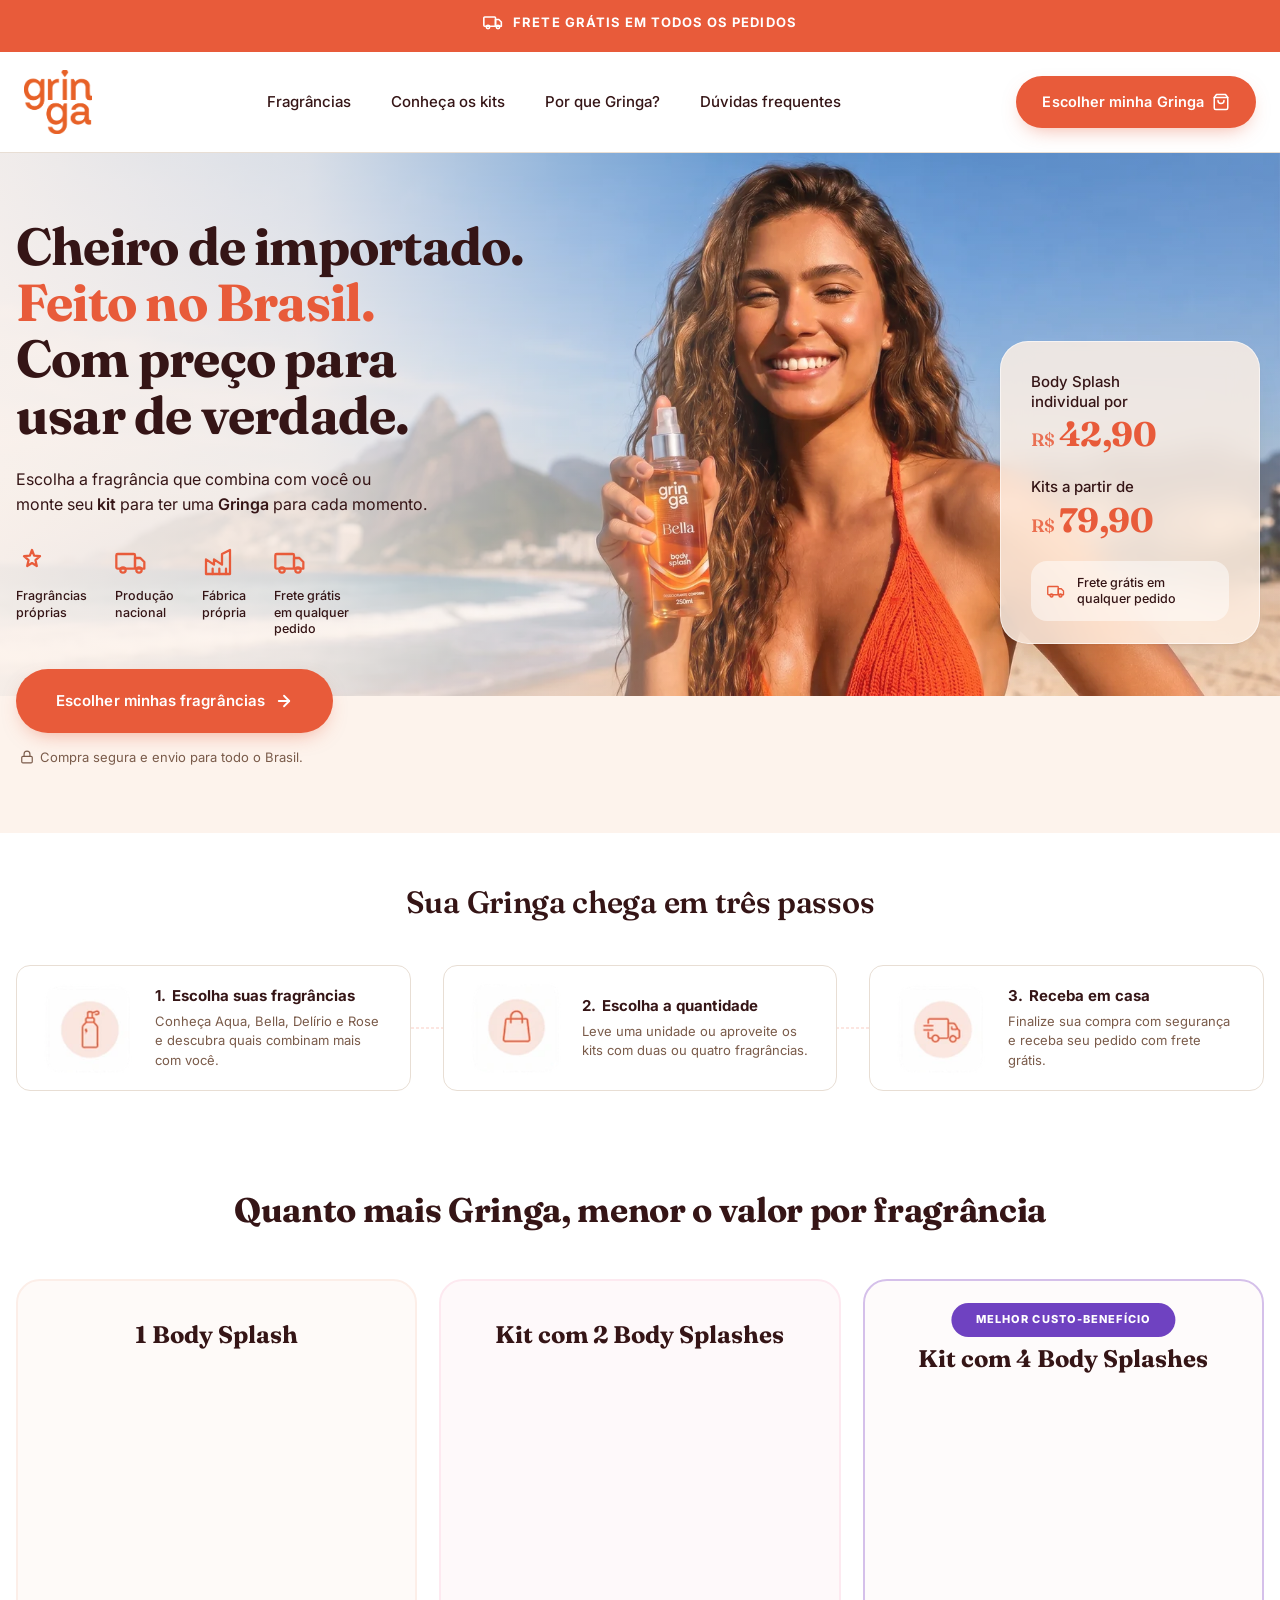
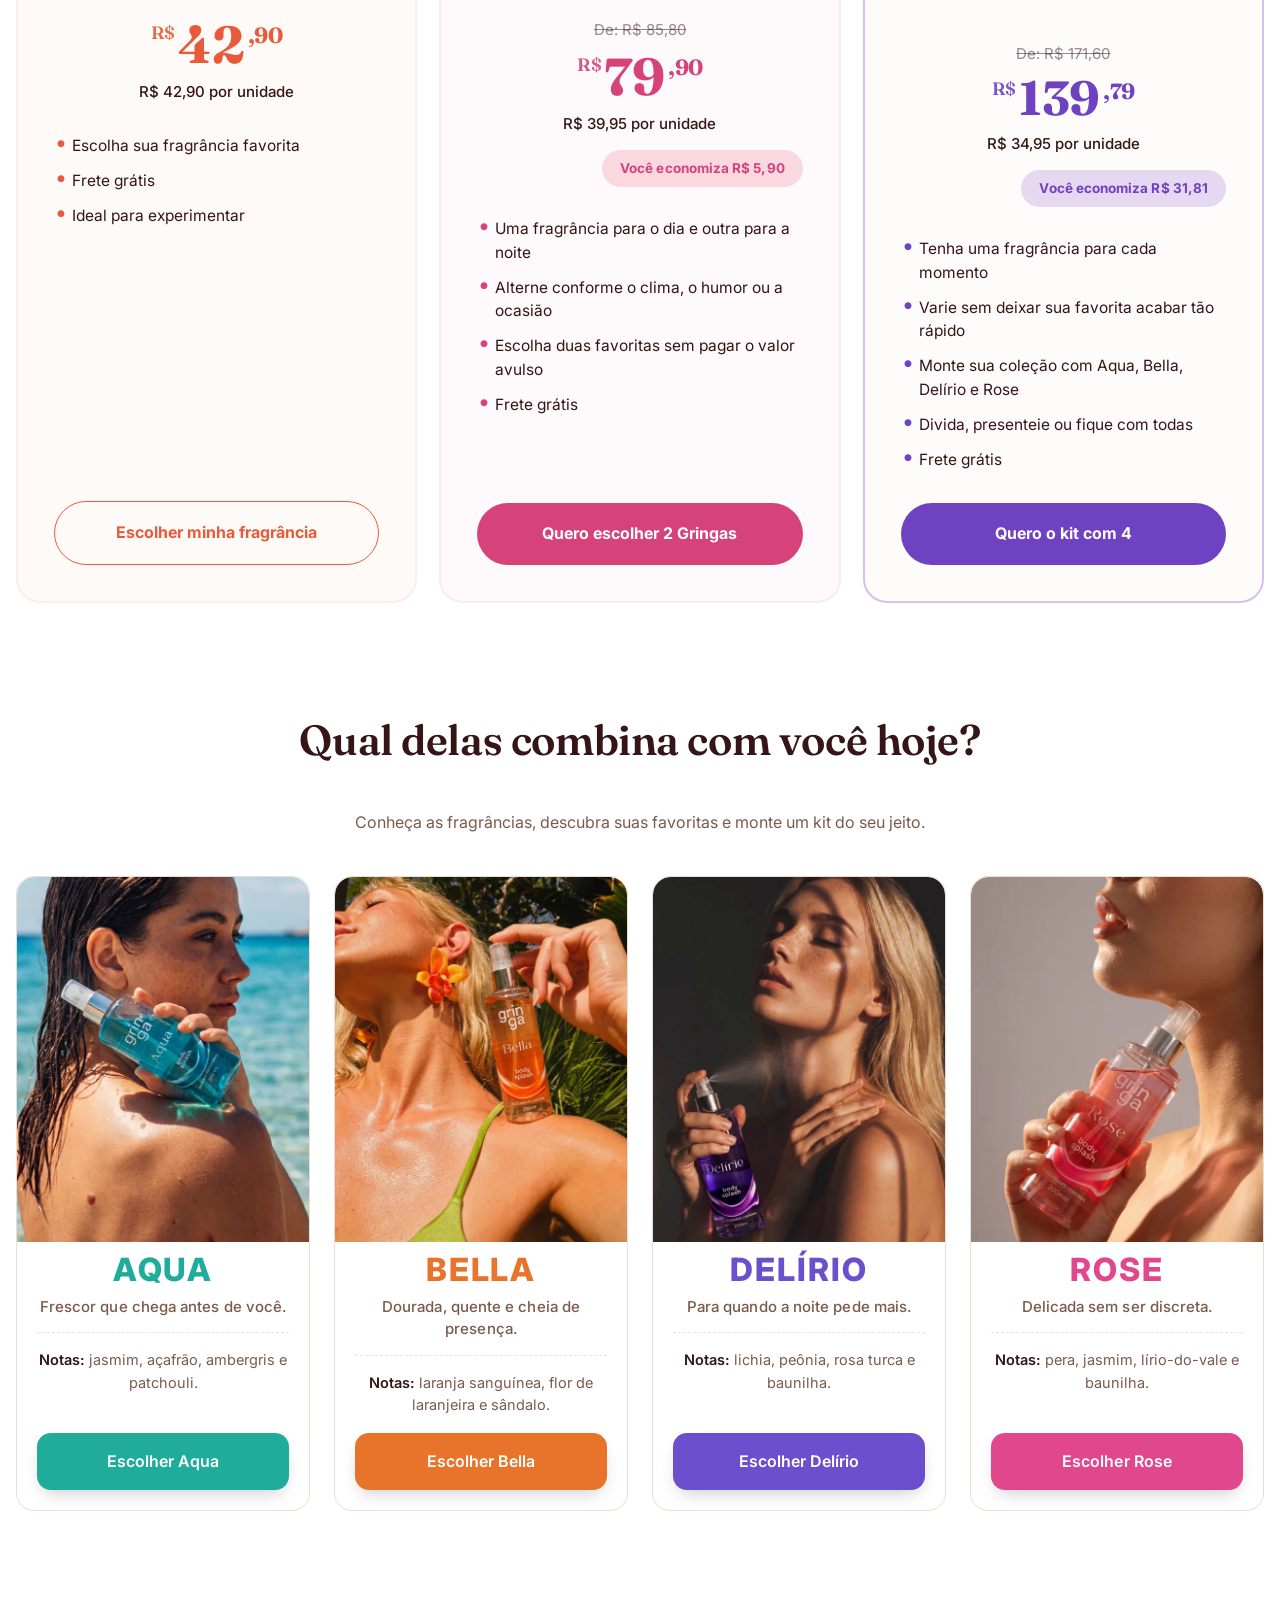
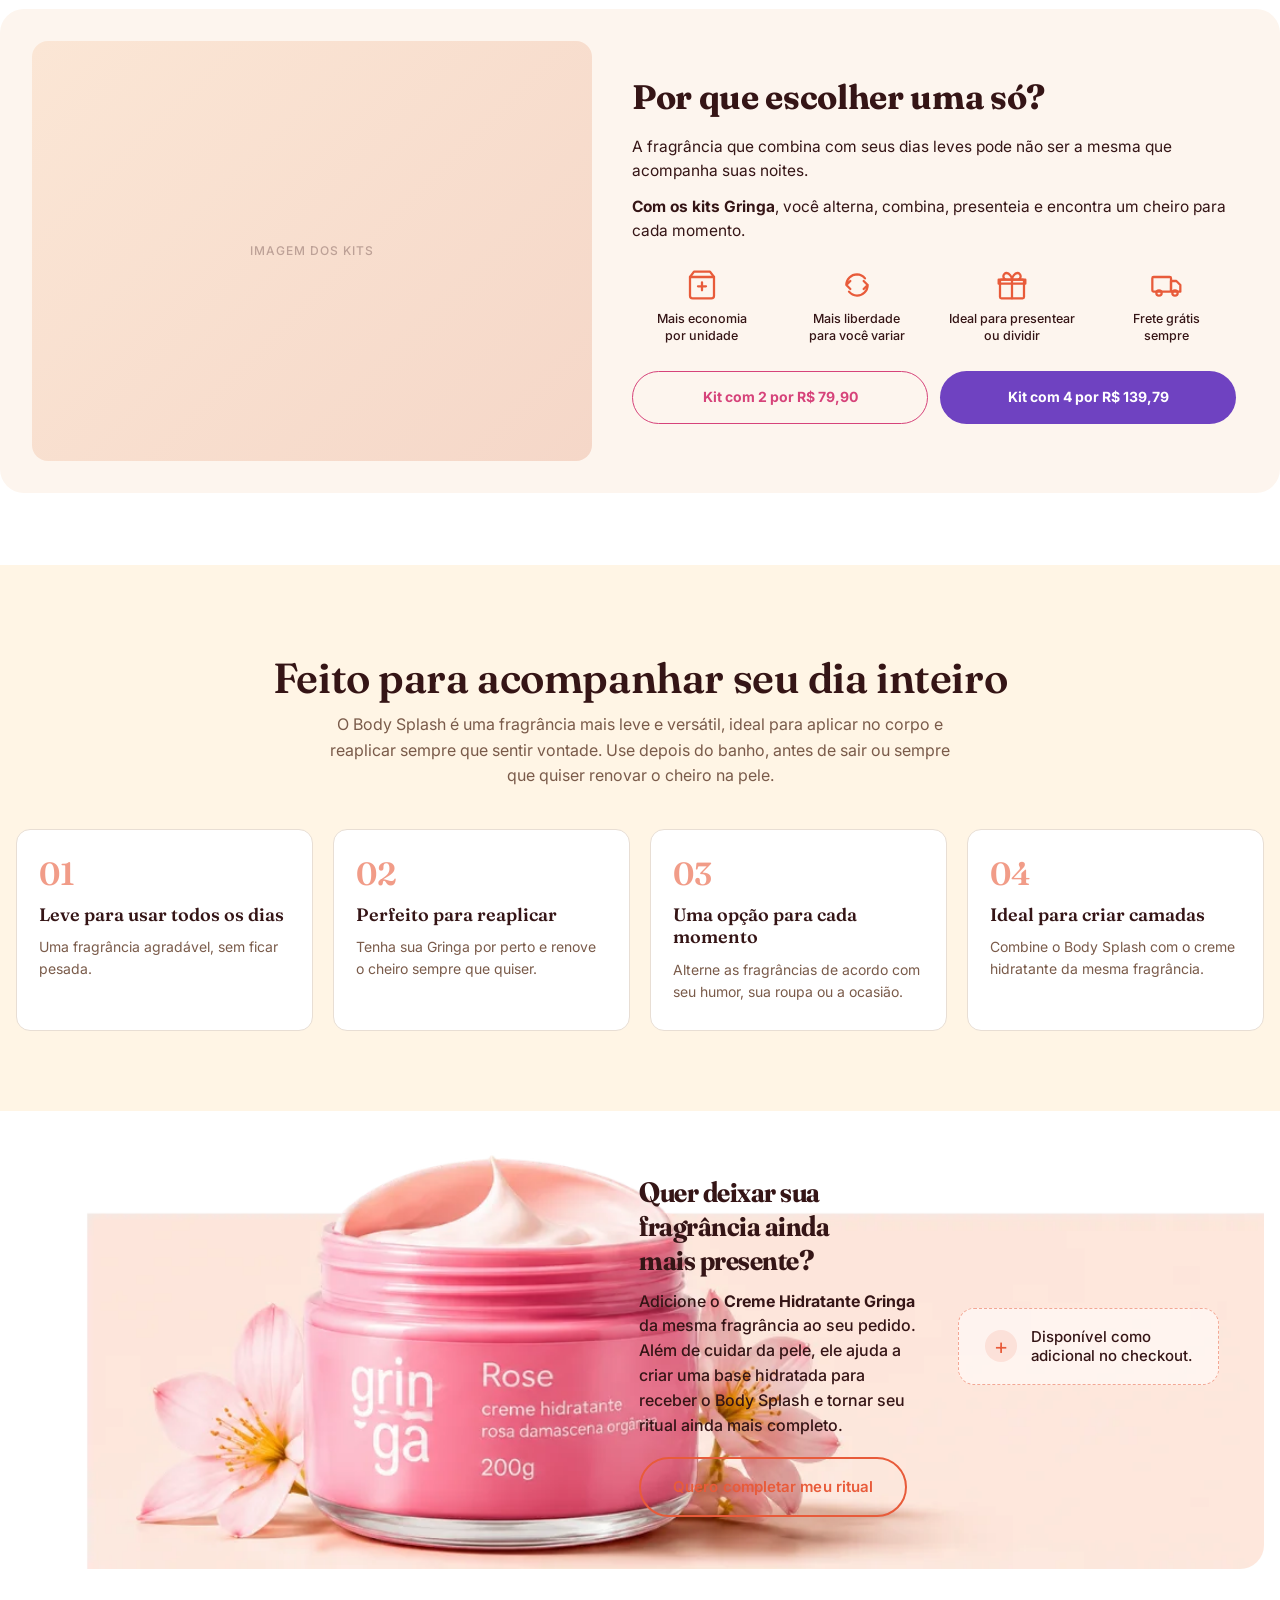
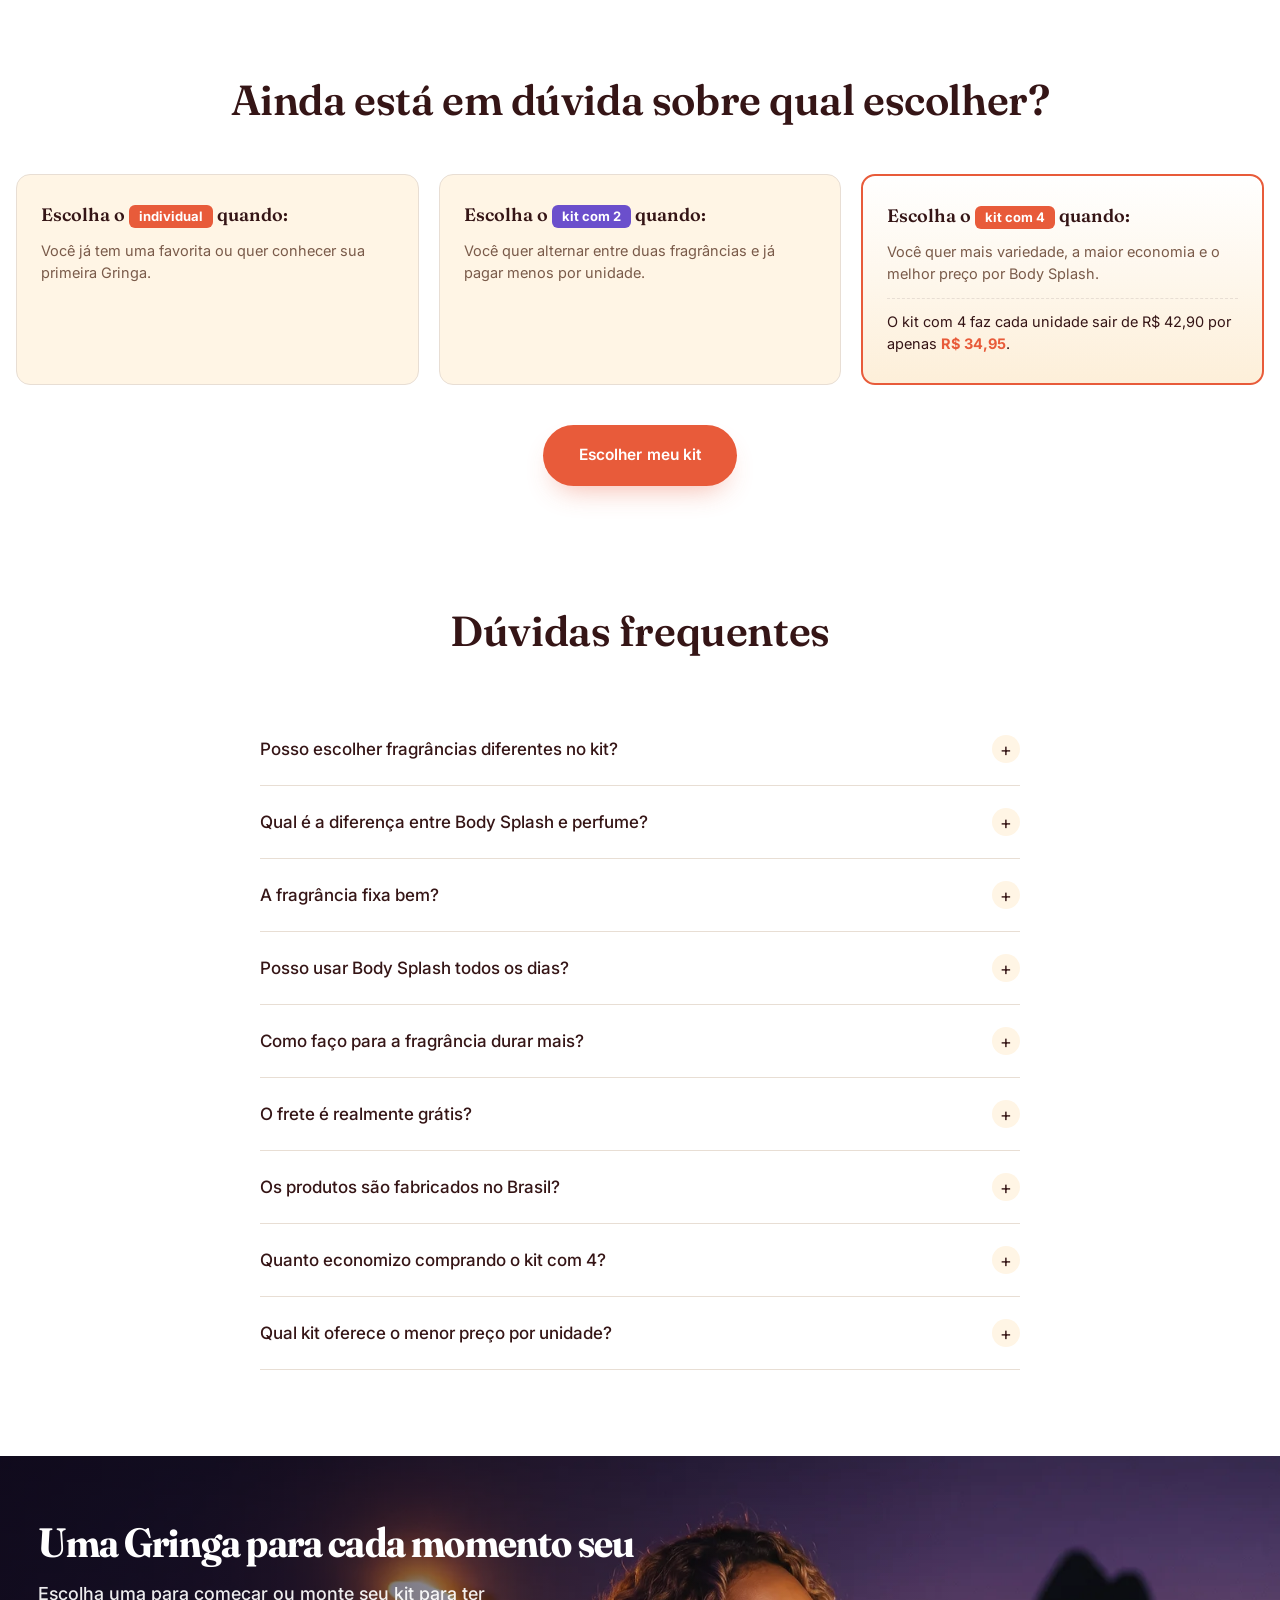
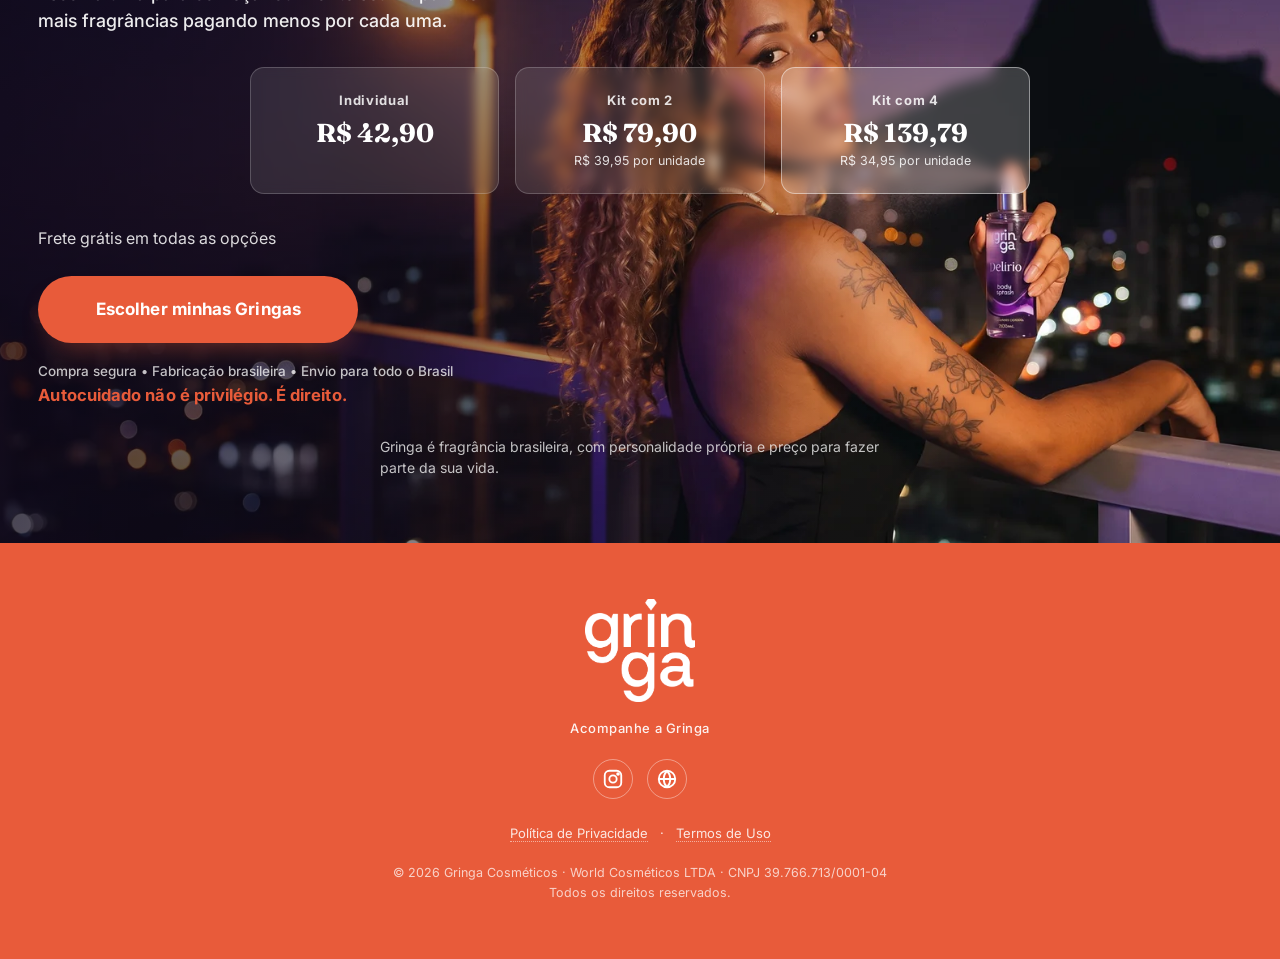
==== commit ddd5cbb9: "remove bloco kit-hero (Quatro fragrancias); refaz bloco 10 como Por que escolher uma so com imagem e" ====
--- a/v2.html
+++ b/v2.html
@@ -453,93 +453,54 @@
 </section>
 
 <!-- =========================================================
-     BLOCO 9 — OFERTA PRINCIPAL KIT 4
-     ========================================================= -->
-<section class="kit-hero">
-  <div class="container kit-hero-inner">
-    <h2>Quatro fragrâncias.<br />Quatro momentos.<br /><span class="kit-hero-accent">Uma escolha com muito mais vantagem.</span></h2>
-    <p class="kit-hero-desc">Leve Aqua, Bella, Delírio e Rose para poder escolher o cheiro que combina com cada parte do seu dia.</p>
-
-    <div class="kit-hero-price">
-      <span class="kit-hero-old">Comprando separadamente: R$ 171,60</span>
-      <span class="kit-hero-new">No kit: R$ 139,79</span>
-      <span class="kit-hero-unit">Cada Gringa sai por apenas <b>R$ 34,95</b></span>
-      <span class="kit-hero-save">Economia total de R$ 31,81</span>
-    </div>
-
-    <p class="kit-hero-frete">Frete grátis em todo o pedido.</p>
-
-    <a href="https://gringa.ind.br/loja/" class="btn btn--primary btn--lg" data-cta="kit-4-hero">
-      Levar meu kit com 4
-      <svg width="18" height="18" viewBox="0 0 24 24" fill="none" stroke="currentColor" stroke-width="2.4" stroke-linecap="round" stroke-linejoin="round" style="margin-left:8px"><line x1="5" y1="12" x2="19" y2="12"/><polyline points="12 5 19 12 12 19"/></svg>
-    </a>
-
-    <p class="kit-hero-trust">Compra segura e envio para todo o Brasil.</p>
-  </div>
-</section>
-
-<!-- =========================================================
-     BLOCO 10 — POR QUE GRINGA
-     ========================================================= -->
-<section class="why" id="por-que">
-  <div class="container why-inner">
-    <div class="why-copy">
-      <h2>Você sente o cheiro e pensa que é importado.<br /><span class="why-accent">Mas a Gringa nasceu no Brasil.</span></h2>
-      <p>Criamos fragrâncias próprias para entregar uma experiência sofisticada, gostosa de usar e acessível para fazer parte dos seus dias.</p>
-    </div>
-
-    <ul class="why-feats why-feats--five">
-      <li>
-        <div class="why-ico">
-          <picture>
-            <source type="image/webp" srcset="assets/img/icons/why-1-fabrica.webp" />
-            <img src="assets/img/icons/why-1-fabrica.png" alt="" width="56" height="56" loading="lazy" decoding="async" />
-          </picture>
-        </div>
-        <h3>Fábrica própria</h3>
-        <p>Produção nacional com controle e acompanhamento de cada etapa.</p>
-      </li>
-      <li>
-        <div class="why-ico">
-          <picture>
-            <source type="image/webp" srcset="assets/img/icons/why-2-fragrancias.webp" />
-            <img src="assets/img/icons/why-2-fragrancias.png" alt="" width="56" height="56" loading="lazy" decoding="async" />
-          </picture>
-        </div>
-        <h3>Fragrâncias proprietárias</h3>
-        <p>Combinações desenvolvidas para trazer personalidade a cada produto.</p>
-      </li>
-      <li>
-        <div class="why-ico">
-          <picture>
-            <source type="image/webp" srcset="assets/img/icons/why-3-essencias.webp" />
-            <img src="assets/img/icons/why-3-essencias.png" alt="" width="56" height="56" loading="lazy" decoding="async" />
-          </picture>
-        </div>
-        <h3>Essências brasileiras</h3>
-        <p>Ingredientes escolhidos para carregar o calor, a energia e a identidade do Brasil.</p>
-      </li>
-      <li>
-        <div class="why-ico">
-          <picture>
-            <source type="image/webp" srcset="assets/img/icons/why-4-compra.webp" />
-            <img src="assets/img/icons/why-4-compra.png" alt="" width="56" height="56" loading="lazy" decoding="async" />
-          </picture>
-        </div>
-        <h3>Preço para usar de verdade</h3>
-        <p>Uma fragrância que você pode aplicar, reaplicar e ter em mais de uma versão.</p>
-      </li>
-      <li>
-        <div class="why-ico">
-          <picture>
-            <source type="image/webp" srcset="assets/img/icons/why-4-compra.webp" />
-            <img src="assets/img/icons/why-4-compra.png" alt="" width="56" height="56" loading="lazy" decoding="async" />
-          </picture>
-        </div>
-        <h3>Compra transparente</h3>
-        <p>Informações claras sobre produtos, valores, entrega e todo o processo de compra.</p>
-      </li>
-    </ul>
+     BLOCO 10 — POR QUE ESCOLHER UMA SÓ (imagem esq + copy dir)
+     ========================================================= -->
+<section class="why-choose" id="por-que">
+  <div class="container why-choose-inner">
+
+    <!-- IMAGEM ESQUERDA (placeholder — sera substituida por img depois) -->
+    <div class="why-choose-media" data-slot="img-kits-lifestyle">
+      <!-- PLACEHOLDER: substituir por <img src="assets/img/kits-lifestyle.png" alt="Kits Gringa com 4 body splashes"> -->
+    </div>
+
+    <!-- COPY DIREITA -->
+    <div class="why-choose-copy">
+      <h2 class="why-choose-title">Por que escolher uma só?</h2>
+      <p class="why-choose-desc">A fragrância que combina com seus dias leves pode não ser a mesma que acompanha suas noites.</p>
+      <p class="why-choose-desc"><b>Com os kits Gringa</b>, você alterna, combina, presenteia e encontra um cheiro para cada momento.</p>
+
+      <ul class="why-choose-feats" role="list">
+        <li>
+          <span class="wc-ico" aria-hidden="true">
+            <svg viewBox="0 0 24 24" fill="none" stroke="currentColor" stroke-width="1.7" stroke-linecap="round" stroke-linejoin="round"><path d="M6 2L3 6v14a2 2 0 002 2h14a2 2 0 002-2V6l-3-4z"/><line x1="3" y1="6" x2="21" y2="6"/><path d="M12 10v6M9 13h6"/></svg>
+          </span>
+          <span class="wc-label">Mais economia<br>por unidade</span>
+        </li>
+        <li>
+          <span class="wc-ico" aria-hidden="true">
+            <svg viewBox="0 0 24 24" fill="none" stroke="currentColor" stroke-width="1.7" stroke-linecap="round" stroke-linejoin="round"><path d="M4 12a8 8 0 018-8 8 8 0 016 3M4 12l3-3M4 12l3 3"/><path d="M20 12a8 8 0 01-8 8 8 8 0 01-6-3M20 12l-3 3M20 12l-3-3"/></svg>
+          </span>
+          <span class="wc-label">Mais liberdade<br>para você variar</span>
+        </li>
+        <li>
+          <span class="wc-ico" aria-hidden="true">
+            <svg viewBox="0 0 24 24" fill="none" stroke="currentColor" stroke-width="1.7" stroke-linecap="round" stroke-linejoin="round"><rect x="3" y="8" width="18" height="14" rx="1"/><path d="M2 8h20v3H2zM12 8v14M8 8a2.5 2.5 0 010-5c2 0 4 3 4 5M16 8a2.5 2.5 0 000-5c-2 0-4 3-4 5"/></svg>
+          </span>
+          <span class="wc-label">Ideal para presentear<br>ou dividir</span>
+        </li>
+        <li>
+          <span class="wc-ico" aria-hidden="true">
+            <svg viewBox="0 0 24 24" fill="none" stroke="currentColor" stroke-width="1.7" stroke-linecap="round" stroke-linejoin="round"><rect x="1" y="6" width="14" height="11" rx="1"/><path d="M15 9h4l3 3v5h-7z"/><circle cx="6" cy="18" r="2"/><circle cx="18" cy="18" r="2"/></svg>
+          </span>
+          <span class="wc-label">Frete grátis<br>sempre</span>
+        </li>
+      </ul>
+
+      <div class="why-choose-ctas">
+        <a href="https://gringa.ind.br/loja/" class="wc-btn wc-btn--kit2" data-cta="wc-kit-2">Kit com 2 por R$ 79,90</a>
+        <a href="https://gringa.ind.br/loja/" class="wc-btn wc-btn--kit4" data-cta="wc-kit-4">Kit com 4 por R$ 139,79</a>
+      </div>
+    </div>
   </div>
 </section>
 
--- a/assets/css/styles-v2.css
+++ b/assets/css/styles-v2.css
@@ -484,20 +484,23 @@
    Cores por card: rosa-pêssego / rosa-pink / lilás
    ========================================================= */
 
-/* Tokens de cor por card — bg quase branco com tint bem sutil + tint pastel do badge */
+/* Tokens de cor por card — bg quase branco + border colorida sutil */
 :root {
-  /* Card 1 — INDIVIDUAL (creme quase branco) */
-  --kit1-bg: #faf3ec;
+  /* Card 1 — INDIVIDUAL (creme muito claro) */
+  --kit1-bg: #fefaf8;
+  --kit1-border: #fceee8;
   --kit1-color: #E85B3A;
   --kit1-badge-bg: #fadbcf;
 
-  /* Card 2 — KIT 2 (rosa clarinho quase branco) */
-  --kit2-bg: #fbeae4;
+  /* Card 2 — KIT 2 (rosa muito claro) */
+  --kit2-bg: #fef9fa;
+  --kit2-border: #fde9f0;
   --kit2-color: #d6437a;
   --kit2-badge-bg: #f9d8e0;
 
-  /* Card 3 — KIT 4 (lilás quase branco) */
-  --kit4-bg: #f3edf8;
+  /* Card 3 — KIT 4 (lilás muito claro) */
+  --kit4-bg: #fefbfb;
+  --kit4-border: #d5c0ea;
   --kit4-color: #6f42c1;
   --kit4-badge-bg: #e5d8f0;
 }
@@ -542,9 +545,9 @@
   box-shadow: 0 12px 28px -12px rgba(28, 22, 20, 0.10);
 }
 
-.kit-card--1 { background: var(--kit1-bg); }
-.kit-card--2 { background: var(--kit2-bg); }
-.kit-card--4 { background: var(--kit4-bg); }
+.kit-card--1 { background: var(--kit1-bg); border: 2px solid var(--kit1-border); }
+.kit-card--2 { background: var(--kit2-bg); border: 2px solid var(--kit2-border); }
+.kit-card--4 { background: var(--kit4-bg); border: 2px solid var(--kit4-border); }
 
 .kit-card-badge {
   position: absolute;
@@ -645,10 +648,11 @@
   margin-top: 8px;
 }
 
-/* Badge "Você economiza" — chip pastel dentro do bloco (não ocupa largura total) */
+/* Badge "Você economiza" — chip pastel alinhado à direita do card */
 .kit-price-save {
   display: inline-block;
-  margin: 12px auto 0;
+  margin: 12px 0 0 auto;
+  align-self: flex-end;
   padding: 8px 18px;
   border-radius: 100px;
   font-family: var(--gr-body);
@@ -863,8 +867,16 @@
 }
 
 /* =========================================================
-   BLOCO 8 — FRAGRÂNCIAS (v2 overrides: título CAIXA ALTA MAIOR)
-   ========================================================= */
+   BLOCO 8 — FRAGRÂNCIAS (v2 overrides)
+   - Título CAIXA ALTA maior sans-serif
+   - Sem emblem (bolinha com ícone)
+   - Tags em tom neutro claro (não mais coloridas por fragrância)
+   ========================================================= */
+
+/* Remove a bolinha branca com ícone que ficava sobre a imagem */
+.frag-emblem { display: none !important; }
+
+/* Título CAIXA ALTA maior — cores continuam vindo do styles.css v1 por fragrância */
 .frag h3 {
   font-family: var(--gr-body);
   font-size: 32px;
@@ -874,11 +886,18 @@
   margin-bottom: 10px;
   line-height: 1;
 }
-.frag-tag {
+
+/* Tag em tom neutro suave (override das cores por fragrância da v1) */
+.frag-tag,
+.frag--aqua .frag-tag,
+.frag--bella .frag-tag,
+.frag--delirio .frag-tag,
+.frag--rose .frag-tag {
   font-size: 15px;
   line-height: 1.5;
   margin-bottom: 16px;
-  color: var(--gr-text);
+  color: var(--gr-text-mut);
+  font-weight: 500;
 }
 
 /* Fonte um pouco maior nas notas também */
@@ -985,16 +1004,156 @@
 }
 
 /* =========================================================
-   BLOCO 10 — WHY (variação 5 itens)
-   ========================================================= */
-.why-accent {
-  color: var(--v2-orange);
-  font-style: italic;
-}
-.why-feats--five {
+   BLOCO 10 — POR QUE ESCOLHER UMA SÓ (2 col: imagem esq + copy dir)
+   ========================================================= */
+.why-choose {
+  padding: 72px 0;
+  background: #fff;
+}
+
+.why-choose-inner {
+  background: #fdf5ee;
+  border-radius: 24px;
+  padding: 32px;
   display: grid;
-  grid-template-columns: repeat(5, 1fr);
-  gap: 20px;
+  grid-template-columns: minmax(0, 1fr) minmax(0, 1.1fr);
+  gap: 40px;
+  align-items: center;
+}
+
+/* Imagem esquerda (placeholder até user mandar) */
+.why-choose-media {
+  aspect-ratio: 4 / 3;
+  border-radius: 16px;
+  background: linear-gradient(135deg, #fbe6d5 0%, #f5d7c8 100%);
+  position: relative;
+  overflow: hidden;
+  min-height: 320px;
+}
+.why-choose-media:not(:has(img))::after {
+  content: "Imagem dos kits";
+  position: absolute;
+  inset: 0;
+  display: flex;
+  align-items: center;
+  justify-content: center;
+  color: rgba(53, 21, 22, 0.30);
+  font-family: var(--gr-body);
+  font-size: 12px;
+  font-weight: 500;
+  letter-spacing: 0.08em;
+  text-transform: uppercase;
+}
+.why-choose-media img {
+  width: 100%;
+  height: 100%;
+  object-fit: cover;
+  display: block;
+}
+
+/* Copy direita */
+.why-choose-copy { padding: 8px 12px 8px 0; }
+.why-choose-title {
+  font-family: var(--gr-serif);
+  font-size: clamp(26px, 2.8vw, 34px);
+  font-weight: 700;
+  color: var(--gr-text);
+  margin: 0 0 18px;
+  line-height: 1.15;
+  letter-spacing: -0.01em;
+}
+.why-choose-desc {
+  font-family: var(--gr-body);
+  font-size: 15.5px;
+  line-height: 1.55;
+  color: var(--gr-text);
+  margin: 0 0 12px;
+}
+.why-choose-desc b { font-weight: 700; }
+
+/* 4 features em linha */
+.why-choose-feats {
+  list-style: none;
+  padding: 0;
+  margin: 26px 0 26px;
+  display: grid;
+  grid-template-columns: repeat(4, 1fr);
+  gap: 16px;
+}
+.why-choose-feats li {
+  display: flex;
+  flex-direction: column;
+  align-items: center;
+  text-align: center;
+  gap: 10px;
+}
+.wc-ico {
+  width: 32px;
+  height: 32px;
+  display: inline-flex;
+  align-items: center;
+  justify-content: center;
+  color: var(--gr-coral);
+}
+.wc-ico svg { width: 100%; height: 100%; }
+.wc-label {
+  font-family: var(--gr-body);
+  font-size: 12.5px;
+  color: var(--gr-text);
+  font-weight: 500;
+  line-height: 1.35;
+}
+
+/* 2 botões lado a lado */
+.why-choose-ctas {
+  display: grid;
+  grid-template-columns: 1fr 1fr;
+  gap: 12px;
+  margin-top: 24px;
+}
+.wc-btn {
+  display: inline-flex;
+  align-items: center;
+  justify-content: center;
+  padding: 14px 18px;
+  border-radius: 100px;
+  font-family: var(--gr-body);
+  font-size: 14px;
+  font-weight: 700;
+  text-align: center;
+  transition: transform .18s ease, opacity .2s ease;
+}
+.wc-btn:hover { transform: translateY(-1px); opacity: 0.92; }
+
+.wc-btn--kit2 {
+  background: transparent;
+  color: var(--kit2-color);
+  border: 1.5px solid var(--kit2-color);
+}
+.wc-btn--kit2:hover {
+  background: var(--kit2-color);
+  color: #fff;
+}
+.wc-btn--kit4 {
+  background: var(--kit4-color);
+  color: #fff;
+  border: 0;
+}
+
+@media (max-width: 900px) {
+  .why-choose-inner {
+    grid-template-columns: 1fr;
+    padding: 20px;
+    gap: 24px;
+  }
+  .why-choose-media { min-height: 260px; }
+  .why-choose-copy { padding: 8px 4px; }
+}
+@media (max-width: 640px) {
+  .why-choose { padding: 48px 0; }
+  .why-choose-feats { grid-template-columns: repeat(2, 1fr); gap: 20px 12px; }
+  .why-choose-ctas { grid-template-columns: 1fr; }
+  .wc-btn { padding: 15px 18px; font-size: 14px; }
 }
 
 /* =========================================================
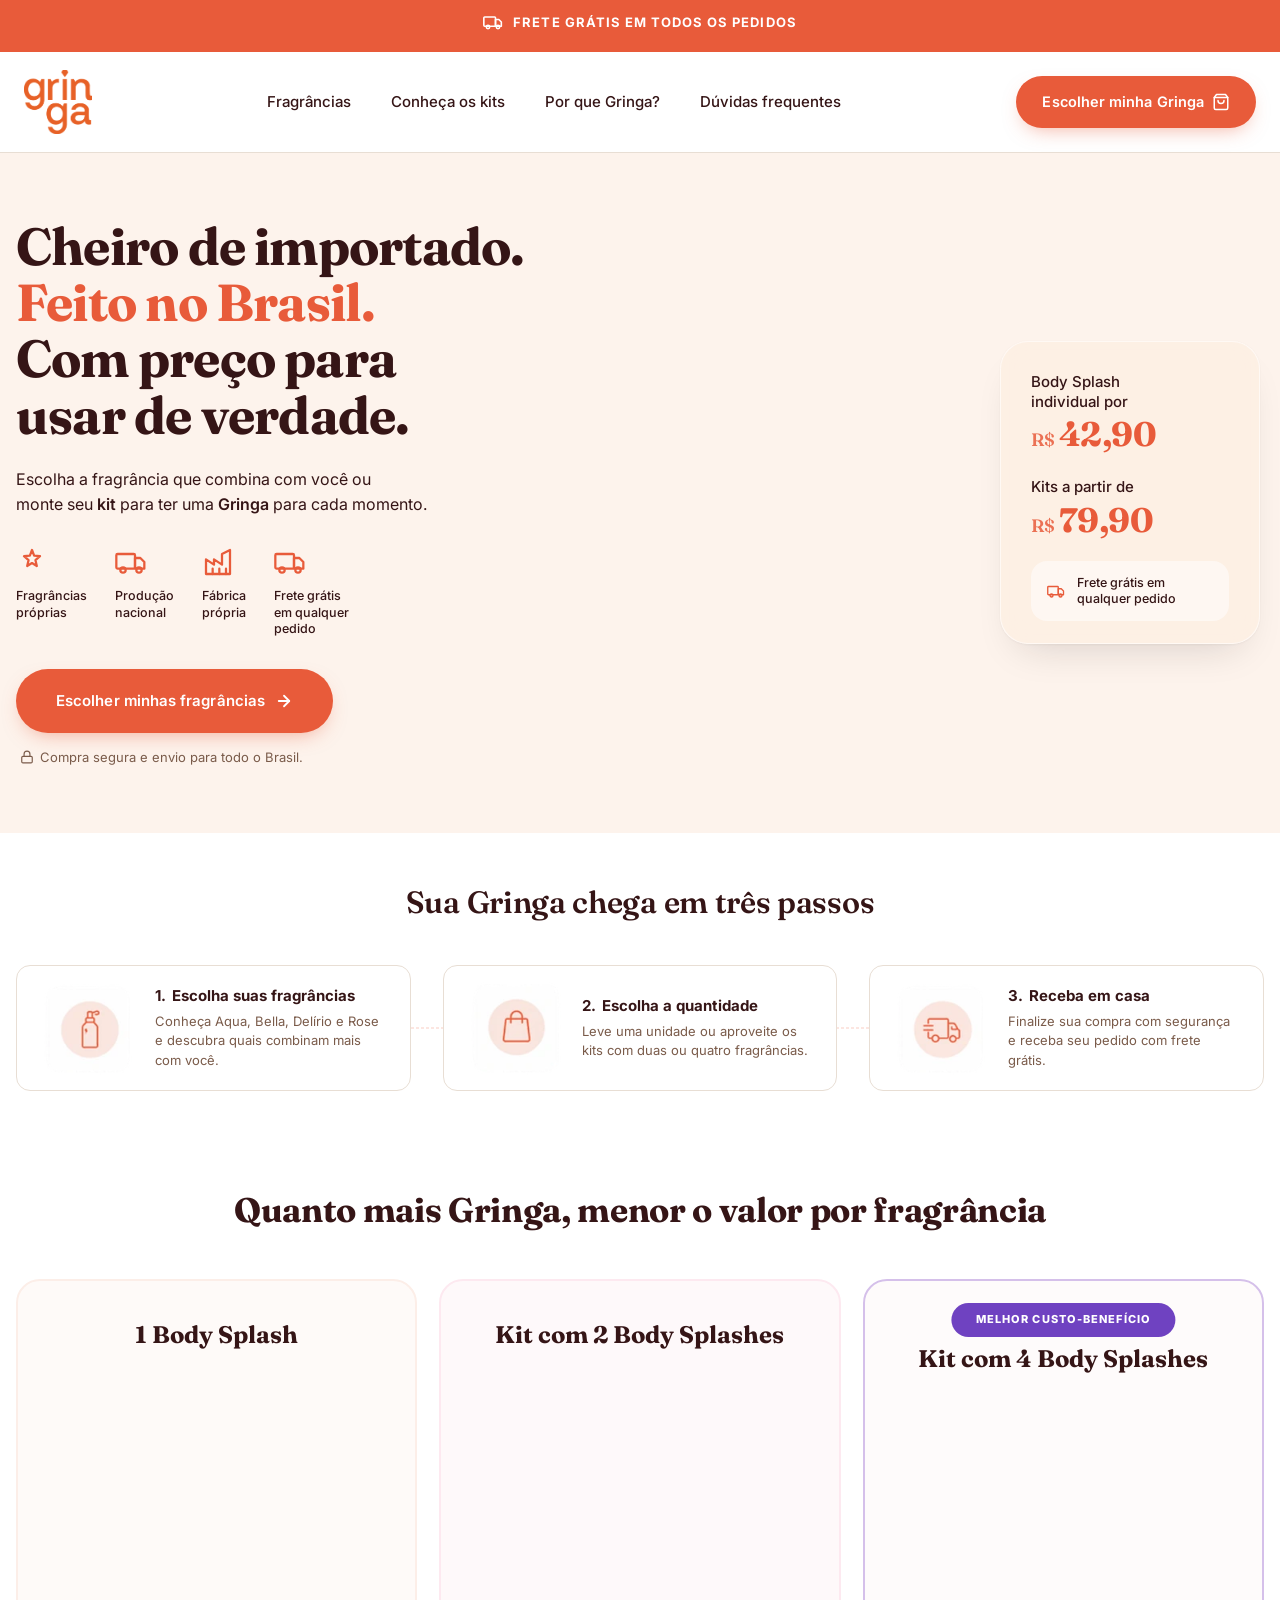
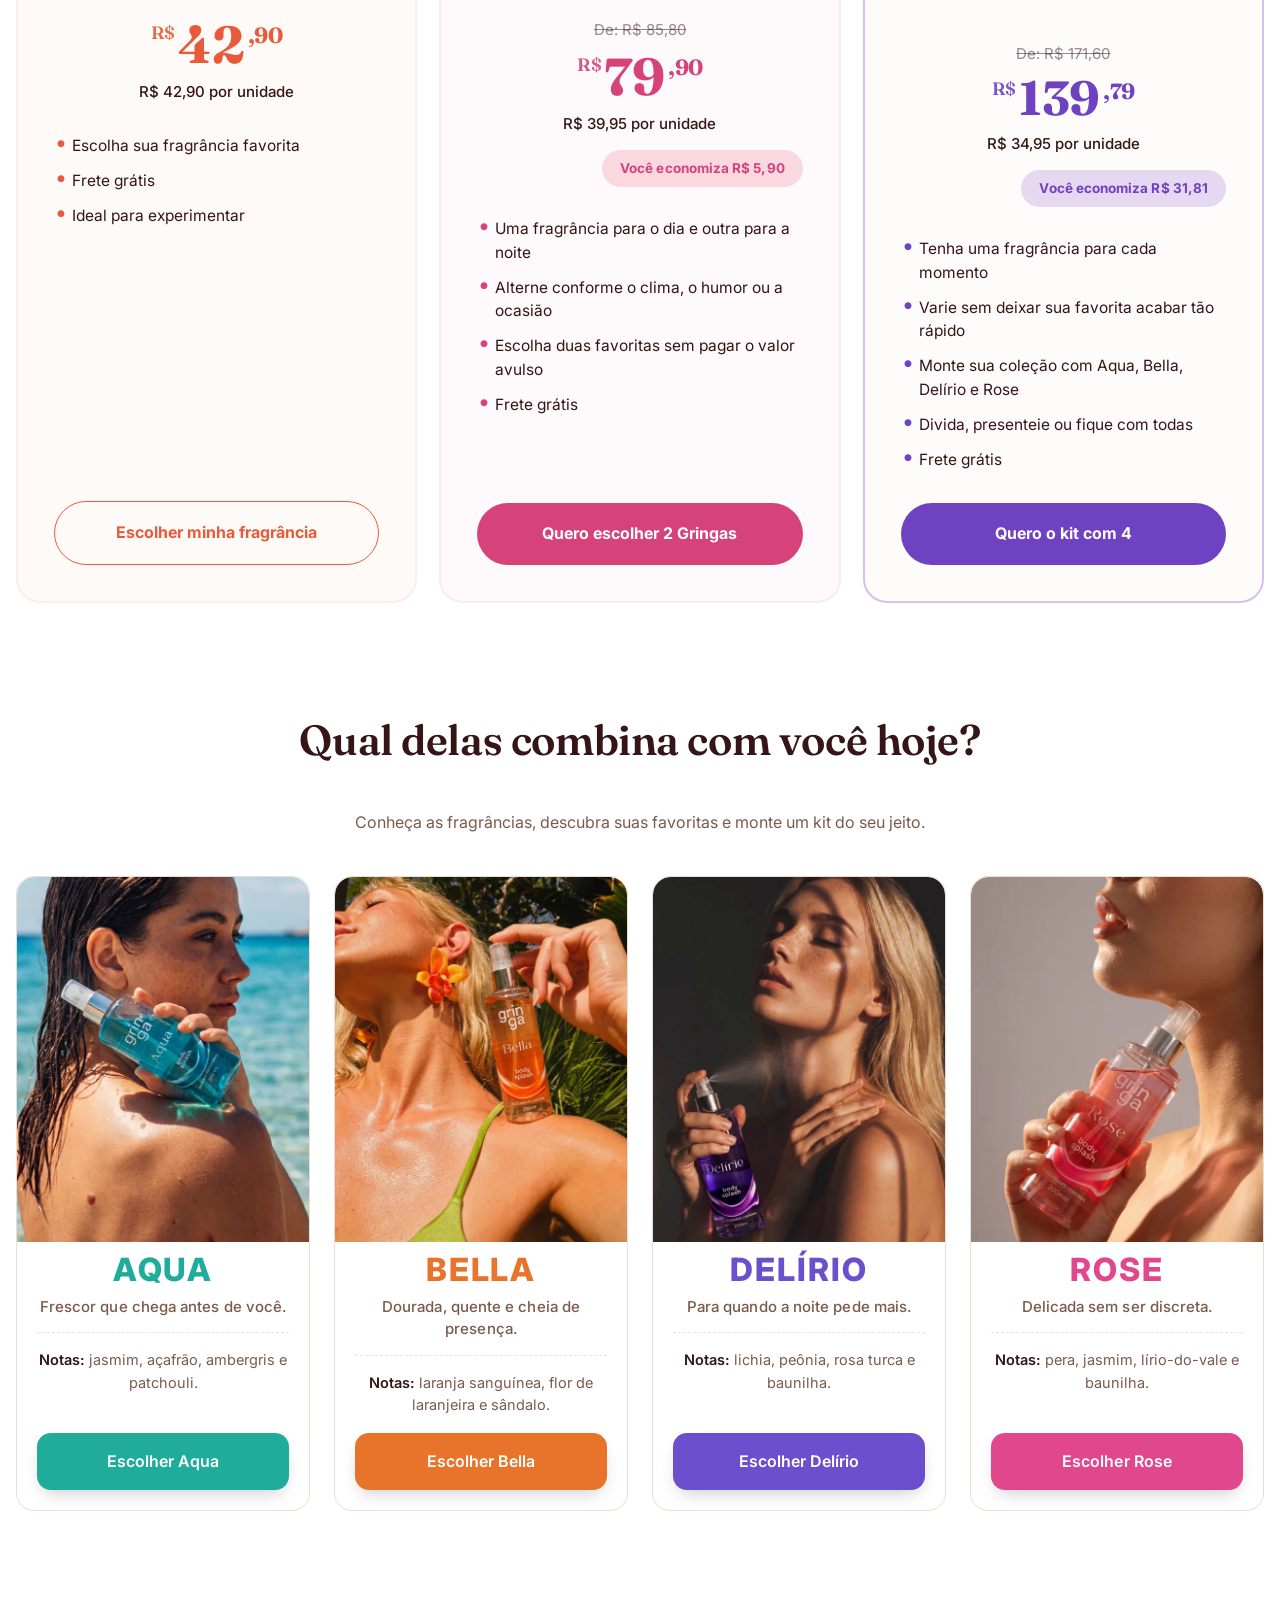
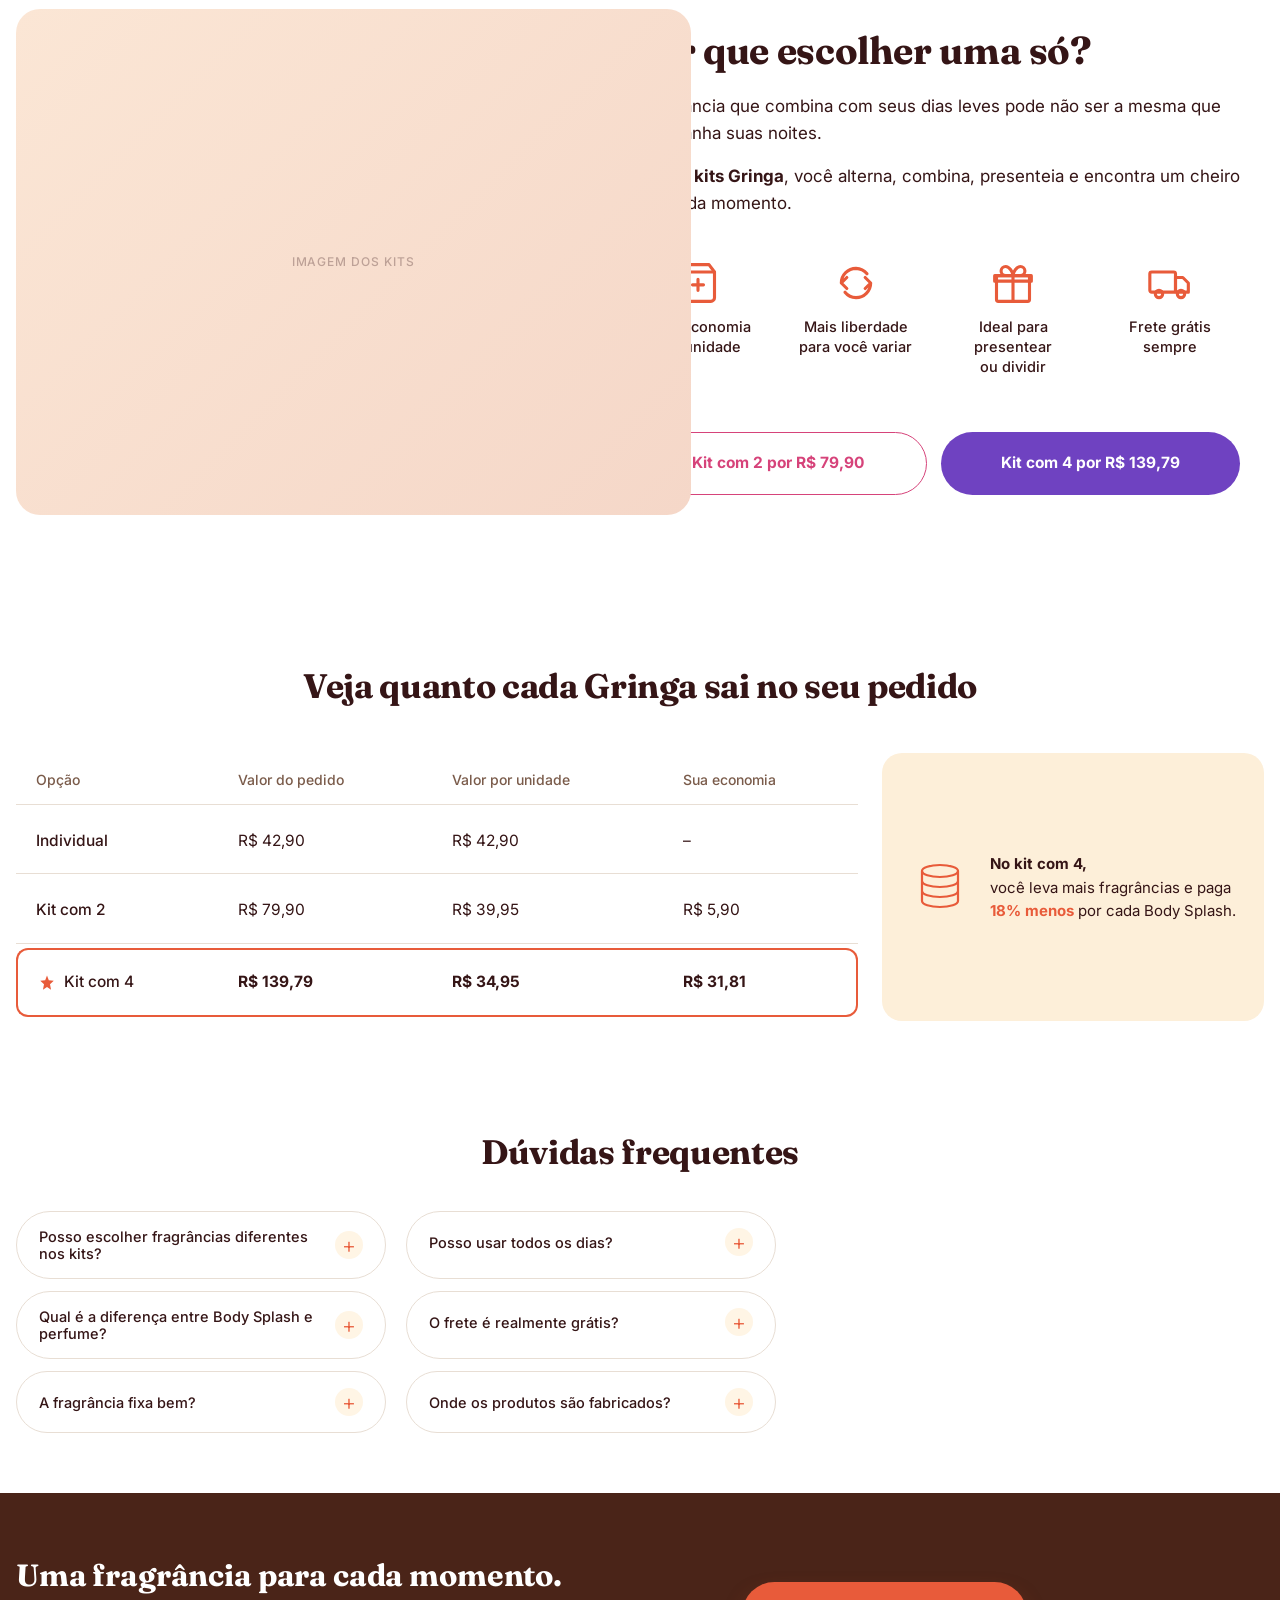
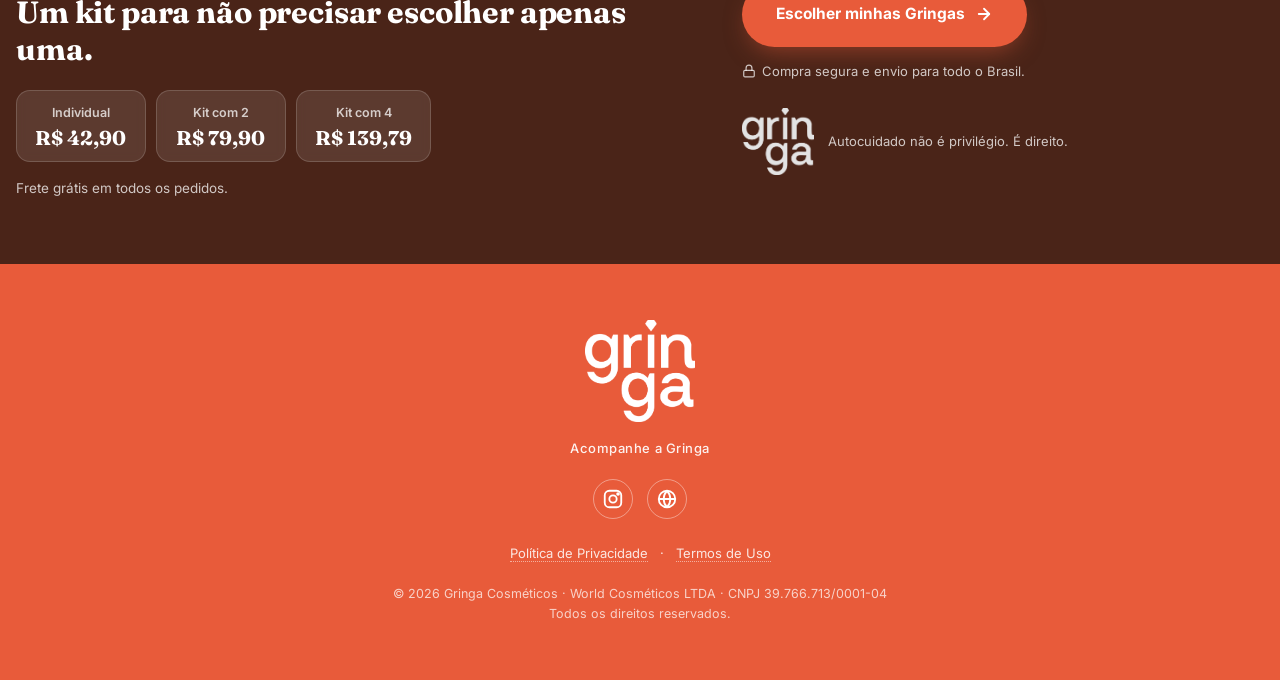
==== commit 8ed56a64: "remove blocos 12 (creme) e 13 (decide); FAQ em 2 colunas com 6 perguntas; nova CTA final marrom (tit" ====
--- a/v2.html
+++ b/v2.html
@@ -505,83 +505,65 @@
 </section>
 
 <!-- =========================================================
-     BLOCO 11 — BENEFÍCIOS DO BODY SPLASH
-     ========================================================= -->
-<section class="benefits">
+     BLOCO 11 — TABELA COMPARATIVA + CARD DESTAQUE ECONOMIA
+     ========================================================= -->
+<section class="pricing-table">
   <div class="container">
-    <h2 class="section-title">Feito para acompanhar seu dia inteiro</h2>
-    <p class="section-sub">O Body Splash é uma fragrância mais leve e versátil, ideal para aplicar no corpo e reaplicar sempre que sentir vontade. Use depois do banho, antes de sair ou sempre que quiser renovar o cheiro na pele.</p>
-
-    <ul class="benefits-grid">
-      <li>
-        <div class="benefits-num">01</div>
-        <h3>Leve para usar todos os dias</h3>
-        <p>Uma fragrância agradável, sem ficar pesada.</p>
-      </li>
-      <li>
-        <div class="benefits-num">02</div>
-        <h3>Perfeito para reaplicar</h3>
-        <p>Tenha sua Gringa por perto e renove o cheiro sempre que quiser.</p>
-      </li>
-      <li>
-        <div class="benefits-num">03</div>
-        <h3>Uma opção para cada momento</h3>
-        <p>Alterne as fragrâncias de acordo com seu humor, sua roupa ou a ocasião.</p>
-      </li>
-      <li>
-        <div class="benefits-num">04</div>
-        <h3>Ideal para criar camadas</h3>
-        <p>Combine o Body Splash com o creme hidratante da mesma fragrância.</p>
-      </li>
-    </ul>
-  </div>
-</section>
-
-<!-- =========================================================
-     BLOCO 12 — CREME HIDRATANTE
-     ========================================================= -->
-<section class="creme">
-  <div class="container">
-    <div class="creme-inner">
-      <div class="creme-copy">
-        <h2>Quer deixar sua fragrância ainda mais presente?</h2>
-        <p>Adicione o <b>Creme Hidratante Gringa</b> da mesma fragrância ao seu pedido.</p>
-        <p>Além de cuidar da pele, ele ajuda a criar uma base hidratada para receber o Body Splash e tornar seu ritual ainda mais completo.</p>
-        <a href="#kits" class="btn btn--outline creme-cta" data-cta="creme">Quero completar meu ritual</a>
+    <h2 class="pricing-title">Veja quanto cada Gringa sai no seu pedido</h2>
+
+    <div class="pricing-inner">
+      <!-- TABELA ESQUERDA -->
+      <div class="pricing-table-wrap">
+        <table class="ptable">
+          <thead>
+            <tr>
+              <th>Opção</th>
+              <th>Valor do pedido</th>
+              <th>Valor por unidade</th>
+              <th>Sua economia</th>
+            </tr>
+          </thead>
+          <tbody>
+            <tr>
+              <td>Individual</td>
+              <td>R$ 42,90</td>
+              <td>R$ 42,90</td>
+              <td>–</td>
+            </tr>
+            <tr>
+              <td>Kit com 2</td>
+              <td>R$ 79,90</td>
+              <td>R$ 39,95</td>
+              <td>R$ 5,90</td>
+            </tr>
+            <tr class="ptable-best">
+              <td>
+                <svg width="18" height="18" viewBox="0 0 24 24" fill="currentColor" aria-hidden="true"><path d="M12 2l2.4 6.4L21 9l-5 4.6L17.4 21 12 17.3 6.6 21 8 13.6 3 9l6.6-.6z"/></svg>
+                Kit com 4
+              </td>
+              <td>R$ 139,79</td>
+              <td>R$ 34,95</td>
+              <td>R$ 31,81</td>
+            </tr>
+          </tbody>
+        </table>
       </div>
-      <div class="creme-badge">
-        <span class="creme-badge-ico" aria-hidden="true">+</span>
-        <span>Disponível como<br />adicional no checkout.</span>
-      </div>
-    </div>
-  </div>
-</section>
-
-<!-- =========================================================
-     BLOCO 13 — REFORÇO DOS KITS (DECISÃO)
-     ========================================================= -->
-<section class="decide">
-  <div class="container">
-    <h2 class="section-title">Ainda está em dúvida sobre qual escolher?</h2>
-
-    <div class="decide-grid">
-      <article class="decide-card">
-        <h3>Escolha o <span class="decide-tag">individual</span> quando:</h3>
-        <p>Você já tem uma favorita ou quer conhecer sua primeira Gringa.</p>
-      </article>
-      <article class="decide-card">
-        <h3>Escolha o <span class="decide-tag decide-tag--2">kit com 2</span> quando:</h3>
-        <p>Você quer alternar entre duas fragrâncias e já pagar menos por unidade.</p>
-      </article>
-      <article class="decide-card decide-card--featured">
-        <h3>Escolha o <span class="decide-tag decide-tag--4">kit com 4</span> quando:</h3>
-        <p>Você quer mais variedade, a maior economia e o melhor preço por Body Splash.</p>
-        <p class="decide-punch">O kit com 4 faz cada unidade sair de R$ 42,90 por apenas <b>R$ 34,95</b>.</p>
-      </article>
-    </div>
-
-    <div class="decide-cta">
-      <a href="#kits" class="btn btn--primary btn--lg" data-cta="decide">Escolher meu kit</a>
+
+      <!-- CARD DIREITA -->
+      <aside class="pricing-highlight">
+        <div class="pricing-highlight-ico" aria-hidden="true">
+          <svg viewBox="0 0 64 64" fill="none" stroke="currentColor" stroke-width="2.2" stroke-linecap="round" stroke-linejoin="round">
+            <ellipse cx="32" cy="16" rx="18" ry="6"/>
+            <path d="M14 16v10c0 3.3 8 6 18 6s18-2.7 18-6V16"/>
+            <path d="M14 26v10c0 3.3 8 6 18 6s18-2.7 18-6V26"/>
+            <path d="M14 36v10c0 3.3 8 6 18 6s18-2.7 18-6V36"/>
+          </svg>
+        </div>
+        <p class="pricing-highlight-text">
+          <b>No kit com 4,</b><br>
+          você leva mais fragrâncias e paga <b>18% menos</b> por cada Body Splash.
+        </p>
+      </aside>
     </div>
   </div>
 </section>
@@ -591,16 +573,25 @@
      ========================================================= -->
 <section class="faq" id="faq">
   <div class="container">
-    <h2 class="section-title">Dúvidas frequentes</h2>
-
-    <ul class="faq-list">
+    <h2 class="faq-title">Dúvidas frequentes</h2>
+
+    <ul class="faq-list faq-list--2col">
       <li class="faq-item">
         <button class="faq-q" aria-expanded="false" aria-controls="faq-a-1" id="faq-q-1">
-          <span>Posso escolher fragrâncias diferentes no kit?</span>
+          <span>Posso escolher fragrâncias diferentes nos kits?</span>
           <span class="faq-icon" aria-hidden="true">+</span>
         </button>
         <div class="faq-a" id="faq-a-1" role="region" aria-labelledby="faq-q-1" hidden>
           <p>Sim. Você pode selecionar suas fragrâncias favoritas e montar a combinação que mais combina com você.</p>
+        </div>
+      </li>
+      <li class="faq-item">
+        <button class="faq-q" aria-expanded="false" aria-controls="faq-a-4" id="faq-q-4">
+          <span>Posso usar todos os dias?</span>
+          <span class="faq-icon" aria-hidden="true">+</span>
+        </button>
+        <div class="faq-a" id="faq-a-4" role="region" aria-labelledby="faq-q-4" hidden>
+          <p>Sim. A proposta é justamente acompanhar diferentes momentos da rotina com uma fragrância mais leve.</p>
         </div>
       </li>
       <li class="faq-item">
@@ -613,6 +604,15 @@
         </div>
       </li>
       <li class="faq-item">
+        <button class="faq-q" aria-expanded="false" aria-controls="faq-a-6" id="faq-q-6">
+          <span>O frete é realmente grátis?</span>
+          <span class="faq-icon" aria-hidden="true">+</span>
+        </button>
+        <div class="faq-a" id="faq-a-6" role="region" aria-labelledby="faq-q-6" hidden>
+          <p>Sim. Todos os pedidos possuem frete grátis.</p>
+        </div>
+      </li>
+      <li class="faq-item">
         <button class="faq-q" aria-expanded="false" aria-controls="faq-a-3" id="faq-q-3">
           <span>A fragrância fixa bem?</span>
           <span class="faq-icon" aria-hidden="true">+</span>
@@ -622,57 +622,12 @@
         </div>
       </li>
       <li class="faq-item">
-        <button class="faq-q" aria-expanded="false" aria-controls="faq-a-4" id="faq-q-4">
-          <span>Posso usar Body Splash todos os dias?</span>
-          <span class="faq-icon" aria-hidden="true">+</span>
-        </button>
-        <div class="faq-a" id="faq-a-4" role="region" aria-labelledby="faq-q-4" hidden>
-          <p>Sim. A proposta é justamente acompanhar diferentes momentos da rotina com uma fragrância mais leve.</p>
-        </div>
-      </li>
-      <li class="faq-item">
-        <button class="faq-q" aria-expanded="false" aria-controls="faq-a-5" id="faq-q-5">
-          <span>Como faço para a fragrância durar mais?</span>
-          <span class="faq-icon" aria-hidden="true">+</span>
-        </button>
-        <div class="faq-a" id="faq-a-5" role="region" aria-labelledby="faq-q-5" hidden>
-          <p>Use o Body Splash sobre a pele limpa e hidratada. Você também pode combinar com o creme hidratante da mesma fragrância.</p>
-        </div>
-      </li>
-      <li class="faq-item">
-        <button class="faq-q" aria-expanded="false" aria-controls="faq-a-6" id="faq-q-6">
-          <span>O frete é realmente grátis?</span>
-          <span class="faq-icon" aria-hidden="true">+</span>
-        </button>
-        <div class="faq-a" id="faq-a-6" role="region" aria-labelledby="faq-q-6" hidden>
-          <p>Sim. Todos os pedidos possuem frete grátis.</p>
-        </div>
-      </li>
-      <li class="faq-item">
         <button class="faq-q" aria-expanded="false" aria-controls="faq-a-7" id="faq-q-7">
-          <span>Os produtos são fabricados no Brasil?</span>
+          <span>Onde os produtos são fabricados?</span>
           <span class="faq-icon" aria-hidden="true">+</span>
         </button>
         <div class="faq-a" id="faq-a-7" role="region" aria-labelledby="faq-q-7" hidden>
-          <p>Sim. Os produtos Gringa possuem fabricação própria no Brasil.</p>
-        </div>
-      </li>
-      <li class="faq-item">
-        <button class="faq-q" aria-expanded="false" aria-controls="faq-a-8" id="faq-q-8">
-          <span>Quanto economizo comprando o kit com 4?</span>
-          <span class="faq-icon" aria-hidden="true">+</span>
-        </button>
-        <div class="faq-a" id="faq-a-8" role="region" aria-labelledby="faq-q-8" hidden>
-          <p>Quatro unidades compradas separadamente custariam R$ 171,60. No kit, você paga R$ 139,79 e economiza R$ 31,81.</p>
-        </div>
-      </li>
-      <li class="faq-item">
-        <button class="faq-q" aria-expanded="false" aria-controls="faq-a-9" id="faq-q-9">
-          <span>Qual kit oferece o menor preço por unidade?</span>
-          <span class="faq-icon" aria-hidden="true">+</span>
-        </button>
-        <div class="faq-a" id="faq-a-9" role="region" aria-labelledby="faq-q-9" hidden>
-          <p>O kit com quatro Body Splashes. Nele, cada unidade sai por aproximadamente R$ 34,95, em vez de R$ 42,90.</p>
+          <p>Sim. Os produtos Gringa possuem fabricação própria no Brasil, em Santa Gertrudes/SP.</p>
         </div>
       </li>
     </ul>
@@ -680,40 +635,45 @@
 </section>
 
 <!-- =========================================================
-     BLOCO 15 — ÚLTIMA CHAMADA
-     ========================================================= -->
-<section class="cta-final">
-  <div class="cta-final-content">
-    <h2>Uma Gringa para cada momento seu</h2>
-    <p class="cta-final-sub">Escolha uma para começar ou monte seu kit para ter mais fragrâncias pagando menos por cada uma.</p>
-
-    <ul class="cta-final-prices">
-      <li>
-        <span class="cta-final-label">Individual</span>
-        <span class="cta-final-price">R$ 42,90</span>
-      </li>
-      <li>
-        <span class="cta-final-label">Kit com 2</span>
-        <span class="cta-final-price">R$ 79,90</span>
-        <span class="cta-final-unit">R$ 39,95 por unidade</span>
-      </li>
-      <li class="cta-final-prices-best">
-        <span class="cta-final-label">Kit com 4</span>
-        <span class="cta-final-price">R$ 139,79</span>
-        <span class="cta-final-unit">R$ 34,95 por unidade</span>
-      </li>
-    </ul>
-
-    <p class="cta-final-frete">Frete grátis em todas as opções</p>
-
-    <a href="#kits" class="btn btn--primary cta-final-btn" data-cta="final">
-      Escolher minhas Gringas
-    </a>
-
-    <p class="cta-final-note">Compra segura • Fabricação brasileira • Envio para todo o Brasil</p>
-
-    <p class="cta-final-claim">Autocuidado não é privilégio. É direito.</p>
-    <p class="cta-final-brand">Gringa é fragrância brasileira, com personalidade própria e preço para fazer parte da sua vida.</p>
+     BLOCO 15 — ÚLTIMA CHAMADA (bg marrom com CTA + preços + logo)
+     ========================================================= -->
+<section class="final-cta">
+  <div class="container final-cta-inner">
+    <!-- COLUNA ESQUERDA -->
+    <div class="final-cta-left">
+      <h2 class="final-cta-title">Uma fragrância para cada momento.<br>Um kit para não precisar escolher apenas uma.</h2>
+      <ul class="final-cta-prices" role="list">
+        <li>
+          <span class="fcp-label">Individual</span>
+          <span class="fcp-price">R$ 42,90</span>
+        </li>
+        <li>
+          <span class="fcp-label">Kit com 2</span>
+          <span class="fcp-price">R$ 79,90</span>
+        </li>
+        <li>
+          <span class="fcp-label">Kit com 4</span>
+          <span class="fcp-price">R$ 139,79</span>
+        </li>
+      </ul>
+      <p class="final-cta-frete">Frete grátis em todos os pedidos.</p>
+    </div>
+
+    <!-- COLUNA DIREITA -->
+    <div class="final-cta-right">
+      <a href="#kits" class="final-cta-btn" data-cta="final">
+        Escolher minhas Gringas
+        <svg width="18" height="18" viewBox="0 0 24 24" fill="none" stroke="currentColor" stroke-width="2.4" stroke-linecap="round" stroke-linejoin="round" style="margin-left:10px" aria-hidden="true"><line x1="5" y1="12" x2="19" y2="12"/><polyline points="12 5 19 12 12 19"/></svg>
+      </a>
+      <p class="final-cta-trust">
+        <svg width="14" height="14" viewBox="0 0 24 24" fill="none" stroke="currentColor" stroke-width="2" stroke-linecap="round" stroke-linejoin="round" aria-hidden="true"><rect x="3" y="11" width="18" height="11" rx="2"/><path d="M7 11V7a5 5 0 0 1 10 0v4"/></svg>
+        Compra segura e envio para todo o Brasil.
+      </p>
+      <div class="final-cta-brand">
+        <img src="assets/img/gringa-logo.png" alt="Gringa" class="final-cta-logo">
+        <p class="final-cta-claim">Autocuidado não é privilégio. É direito.</p>
+      </div>
+    </div>
   </div>
 </section>
 
--- a/assets/css/styles-v2.css
+++ b/assets/css/styles-v2.css
@@ -1011,20 +1011,18 @@
   background: #fff;
 }
 
+/* 2 cards independentes lado a lado */
 .why-choose-inner {
-  background: #fdf5ee;
-  border-radius: 24px;
-  padding: 32px;
   display: grid;
   grid-template-columns: minmax(0, 1fr) minmax(0, 1.1fr);
-  gap: 40px;
-  align-items: center;
-}
-
-/* Imagem esquerda (placeholder até user mandar) */
+  gap: 20px;
+  align-items: stretch;
+}
+
+/* Card ESQUERDO — imagem */
 .why-choose-media {
   aspect-ratio: 4 / 3;
-  border-radius: 16px;
+  border-radius: 24px;
   background: linear-gradient(135deg, #fbe6d5 0%, #f5d7c8 100%);
   position: relative;
   overflow: hidden;
@@ -1051,45 +1049,50 @@
   display: block;
 }
 
-/* Copy direita */
-.why-choose-copy { padding: 8px 12px 8px 0; }
+/* Copy à direita (sem bg próprio, herda o bg do card grande) */
+.why-choose-copy {
+  padding: 20px 24px 20px 8px;
+  display: flex;
+  flex-direction: column;
+  justify-content: center;
+}
 .why-choose-title {
   font-family: var(--gr-serif);
-  font-size: clamp(26px, 2.8vw, 34px);
-  font-weight: 700;
-  color: var(--gr-text);
-  margin: 0 0 18px;
+  font-size: clamp(28px, 3vw, 38px);
+  font-weight: 700;
+  color: var(--gr-text);
+  margin: 0 0 20px;
   line-height: 1.15;
   letter-spacing: -0.01em;
 }
 .why-choose-desc {
   font-family: var(--gr-body);
-  font-size: 15.5px;
-  line-height: 1.55;
-  color: var(--gr-text);
-  margin: 0 0 12px;
+  font-size: 17px;
+  line-height: 1.6;
+  color: var(--gr-text);
+  margin: 0 0 16px;
 }
 .why-choose-desc b { font-weight: 700; }
 
-/* 4 features em linha */
+/* 4 features em linha (ícones e texto maiores) */
 .why-choose-feats {
   list-style: none;
   padding: 0;
-  margin: 26px 0 26px;
+  margin: 28px 0 28px;
   display: grid;
   grid-template-columns: repeat(4, 1fr);
-  gap: 16px;
+  gap: 18px;
 }
 .why-choose-feats li {
   display: flex;
   flex-direction: column;
   align-items: center;
   text-align: center;
-  gap: 10px;
+  gap: 12px;
 }
 .wc-ico {
-  width: 32px;
-  height: 32px;
+  width: 44px;
+  height: 44px;
   display: inline-flex;
   align-items: center;
   justify-content: center;
@@ -1098,7 +1101,7 @@
 .wc-ico svg { width: 100%; height: 100%; }
 .wc-label {
   font-family: var(--gr-body);
-  font-size: 12.5px;
+  font-size: 14.5px;
   color: var(--gr-text);
   font-weight: 500;
   line-height: 1.35;
@@ -1108,17 +1111,17 @@
 .why-choose-ctas {
   display: grid;
   grid-template-columns: 1fr 1fr;
-  gap: 12px;
-  margin-top: 24px;
+  gap: 14px;
+  margin-top: 28px;
 }
 .wc-btn {
   display: inline-flex;
   align-items: center;
   justify-content: center;
-  padding: 14px 18px;
+  padding: 18px 22px;
   border-radius: 100px;
   font-family: var(--gr-body);
-  font-size: 14px;
+  font-size: 15.5px;
   font-weight: 700;
   text-align: center;
   transition: transform .18s ease, opacity .2s ease;
@@ -1143,10 +1146,10 @@
 @media (max-width: 900px) {
   .why-choose-inner {
     grid-template-columns: 1fr;
-    padding: 20px;
-    gap: 24px;
-  }
-  .why-choose-media { min-height: 260px; }
+    gap: 20px;
+    padding: 18px;
+  }
+  .why-choose-media { min-height: 240px; }
   .why-choose-copy { padding: 8px 4px; }
 }
 @media (max-width: 640px) {
@@ -1157,56 +1160,127 @@
 }
 
 /* =========================================================
-   BLOCO 11 — BENEFITS
+   BLOCO 11 — TABELA COMPARATIVA + CARD DESTAQUE ECONOMIA
    ========================================================= */
-.benefits {
-  padding: 80px 0;
-  background: var(--v2-cream);
-}
-.benefits .section-title { text-align: center; margin-bottom: 12px; }
-
-.benefits-grid {
+.pricing-table {
+  padding: 72px 0;
+  background: #fff;
+}
+.pricing-title {
+  font-family: var(--gr-serif);
+  font-size: clamp(26px, 2.8vw, 34px);
+  font-weight: 700;
+  color: var(--gr-text);
+  text-align: center;
+  margin: 0 0 40px;
+  letter-spacing: -0.01em;
+}
+.pricing-inner {
   display: grid;
-  grid-template-columns: repeat(4, 1fr);
-  gap: 20px;
-  list-style: none;
-  padding: 0;
-  margin: 32px 0 0;
-}
-.benefits-grid li {
+  grid-template-columns: minmax(0, 2.2fr) minmax(0, 1fr);
+  gap: 24px;
+  align-items: stretch;
+}
+
+/* TABELA */
+.ptable {
+  width: 100%;
+  border-collapse: separate;
+  border-spacing: 0 4px;
+  font-family: var(--gr-body);
+}
+.ptable thead th {
+  text-align: left;
+  padding: 12px 20px;
+  font-size: 14px;
+  font-weight: 500;
+  color: var(--gr-text-mut);
+  border-bottom: 1px solid var(--gr-line);
+}
+.ptable tbody td {
+  padding: 20px 20px;
+  font-size: 15.5px;
+  color: var(--gr-text);
+  border-bottom: 1px solid var(--gr-line);
   background: #fff;
-  border: 1px solid var(--v2-line);
-  border-radius: var(--v2-radius);
-  padding: 28px 22px;
-  position: relative;
-  transition: transform 0.25s ease, box-shadow 0.25s ease;
-}
-.benefits-grid li:hover {
-  transform: translateY(-3px);
-  box-shadow: var(--v2-shadow-md);
-}
-.benefits-num {
-  font-family: 'Fraunces', serif;
-  font-size: 32px;
-  font-weight: 600;
-  color: var(--v2-orange);
-  line-height: 1;
-  opacity: 0.6;
-  margin-bottom: 14px;
-}
-.benefits-grid h3 {
-  font-family: 'Fraunces', serif;
-  font-size: 18px;
-  font-weight: 600;
-  color: var(--v2-ink);
-  margin: 0 0 10px;
-  line-height: 1.25;
-}
-.benefits-grid p {
-  font-size: 14px;
+}
+.ptable tbody td:first-child { font-weight: 500; }
+
+/* Linha destacada (Kit com 4) */
+.ptable-best td {
+  background: var(--gr-cream);
+  color: var(--gr-coral);
+  font-weight: 700;
+  border-top: 2px solid var(--gr-coral);
+  border-bottom: 2px solid var(--gr-coral) !important;
+}
+.ptable-best td:first-child {
+  border-left: 2px solid var(--gr-coral);
+  border-radius: 12px 0 0 12px;
+  display: flex;
+  align-items: center;
+  gap: 8px;
+}
+.ptable-best td:last-child {
+  border-right: 2px solid var(--gr-coral);
+  border-radius: 0 12px 12px 0;
+}
+.ptable-best svg {
+  color: var(--gr-coral);
+  flex-shrink: 0;
+}
+
+/* CARD DESTAQUE À DIREITA */
+.pricing-highlight {
+  background: var(--gr-cream);
+  border-radius: 20px;
+  padding: 28px 26px;
+  display: flex;
+  align-items: center;
+  gap: 18px;
+}
+.pricing-highlight-ico {
+  flex-shrink: 0;
+  width: 64px;
+  height: 64px;
+  color: var(--gr-coral);
+}
+.pricing-highlight-ico svg { width: 100%; height: 100%; }
+.pricing-highlight-text {
+  font-family: var(--gr-body);
+  font-size: 15px;
   line-height: 1.55;
-  color: var(--v2-ink-soft);
+  color: var(--gr-text);
   margin: 0;
+}
+.pricing-highlight-text b { font-weight: 700; }
+.pricing-highlight-text b:last-of-type { color: var(--gr-coral); }
+
+@media (max-width: 900px) {
+  .pricing-inner { grid-template-columns: 1fr; }
+  .ptable thead { display: none; }
+  .ptable tbody tr {
+    display: block;
+    border: 1px solid var(--gr-line);
+    border-radius: 14px;
+    margin-bottom: 12px;
+    padding: 12px;
+  }
+  .ptable tbody td {
+    display: flex;
+    justify-content: space-between;
+    padding: 8px 12px;
+    border: 0;
+    background: transparent !important;
+  }
+  .ptable tbody td::before {
+    content: attr(data-label);
+    font-weight: 500;
+    color: var(--gr-text-mut);
+  }
+  .ptable-best { border-color: var(--gr-coral) !important; background: var(--gr-cream); }
+  .ptable-best td:first-child { border: 0; border-radius: 0; }
+  .ptable-best td:last-child { border: 0; border-radius: 0; }
 }
 
 /* =========================================================
@@ -1284,65 +1358,199 @@
 }
 
 /* =========================================================
-   BLOCO 15 — CTA FINAL (variação com preços)
+   BLOCO 14 — FAQ (2 colunas, títulos simples)
    ========================================================= */
-.cta-final-prices {
+.faq-title {
+  font-family: var(--gr-serif);
+  font-size: clamp(26px, 2.8vw, 34px);
+  font-weight: 700;
+  color: var(--gr-text);
+  text-align: center;
+  margin: 0 0 32px;
+  letter-spacing: -0.01em;
+}
+.faq-list--2col {
+  display: grid;
+  grid-template-columns: 1fr 1fr;
+  gap: 12px 20px;
   list-style: none;
   padding: 0;
-  margin: 32px auto;
-  display: flex;
-  gap: 16px;
+  margin: 0;
+}
+.faq-list--2col .faq-item {
+  background: #fff;
+  border: 1px solid var(--gr-line);
+  border-radius: 100px;
+  overflow: hidden;
+  transition: border-color 0.2s ease, border-radius 0.2s ease;
+}
+.faq-list--2col .faq-item[open],
+.faq-list--2col .faq-item:has(.faq-a:not([hidden])) {
+  border-radius: 20px;
+}
+.faq-list--2col .faq-q {
+  width: 100%;
+  background: transparent;
+  border: 0;
+  cursor: pointer;
+  padding: 16px 22px;
+  display: flex;
+  align-items: center;
+  justify-content: space-between;
+  gap: 14px;
+  font-family: var(--gr-body);
+  font-size: 14.5px;
+  font-weight: 500;
+  color: var(--gr-text);
+  text-align: left;
+}
+.faq-list--2col .faq-icon {
+  color: var(--gr-coral);
+  font-size: 22px;
+  font-weight: 300;
+  line-height: 1;
+  flex-shrink: 0;
+}
+.faq-list--2col .faq-a {
+  padding: 0 22px 18px;
+  font-family: var(--gr-body);
+  font-size: 14px;
+  line-height: 1.55;
+  color: var(--gr-text-mut);
+}
+
+/* =========================================================
+   BLOCO 15 — CTA FINAL (bg marrom, 2 col)
+   ========================================================= */
+.final-cta {
+  background: #4a2418;
+  padding: 64px 0;
+  color: #fff;
+}
+.final-cta-inner {
+  display: grid;
+  grid-template-columns: minmax(0, 1.3fr) minmax(0, 1fr);
+  gap: 48px;
+  align-items: center;
+}
+
+/* Coluna esquerda */
+.final-cta-title {
+  font-family: var(--gr-serif);
+  font-size: clamp(24px, 2.4vw, 32px);
+  font-weight: 700;
+  color: #fff;
+  line-height: 1.2;
+  margin: 0 0 22px;
+  letter-spacing: -0.005em;
+}
+
+.final-cta-prices {
+  list-style: none;
+  padding: 0;
+  margin: 0 0 16px;
+  display: flex;
+  gap: 10px;
+  flex-wrap: wrap;
+}
+.final-cta-prices li {
+  background: rgba(255, 255, 255, 0.10);
+  border: 1px solid rgba(255, 255, 255, 0.16);
+  border-radius: 14px;
+  padding: 12px 18px;
+  min-width: 130px;
+  text-align: center;
+  backdrop-filter: blur(4px);
+}
+.fcp-label {
+  display: block;
+  font-family: var(--gr-body);
+  font-size: 12.5px;
+  font-weight: 600;
+  color: rgba(255, 255, 255, 0.75);
+  margin-bottom: 4px;
+}
+.fcp-price {
+  display: block;
+  font-family: var(--gr-serif);
+  font-size: 20px;
+  font-weight: 700;
+  color: #fff;
+  line-height: 1.1;
+}
+.final-cta-frete {
+  font-family: var(--gr-body);
+  font-size: 13.5px;
+  color: rgba(255, 255, 255, 0.75);
+  margin: 0;
+}
+
+/* Coluna direita */
+.final-cta-right {
+  display: flex;
+  flex-direction: column;
+  align-items: flex-start;
+  gap: 14px;
+}
+.final-cta-btn {
+  display: inline-flex;
+  align-items: center;
   justify-content: center;
-  flex-wrap: wrap;
-  max-width: 780px;
-}
-.cta-final-prices li {
-  flex: 1 1 200px;
-  padding: 22px 20px;
-  background: rgba(255,255,255,0.10);
-  border: 1px solid rgba(255,255,255,0.20);
-  border-radius: var(--v2-radius);
-  text-align: center;
-  backdrop-filter: blur(6px);
-}
-.cta-final-prices-best {
-  background: rgba(255,255,255,0.20) !important;
-  border-color: rgba(255,255,255,0.45) !important;
-}
-.cta-final-label {
+  padding: 20px 34px;
+  border-radius: 100px;
+  background: var(--gr-coral);
+  color: #fff;
+  font-family: var(--gr-body);
+  font-size: 15.5px;
+  font-weight: 700;
+  transition: transform .18s ease, background .2s ease, box-shadow .25s ease;
+  box-shadow: 0 10px 24px -8px rgba(232, 91, 58, 0.5);
+}
+.final-cta-btn:hover {
+  background: var(--gr-coral-dk);
+  transform: translateY(-1px);
+}
+.final-cta-trust {
+  display: inline-flex;
+  align-items: center;
+  gap: 6px;
+  margin: 0;
+  font-family: var(--gr-body);
+  font-size: 13px;
+  color: rgba(255, 255, 255, 0.75);
+}
+.final-cta-brand {
+  display: flex;
+  align-items: center;
+  gap: 14px;
+  margin-top: 12px;
+}
+.final-cta-logo {
+  width: 72px;
+  height: auto;
   display: block;
+}
+.final-cta-claim {
+  font-family: var(--gr-body);
   font-size: 13px;
-  font-weight: 700;
-  color: rgba(255,255,255,0.85);
-  margin-bottom: 8px;
-  letter-spacing: 0.05em;
-}
-.cta-final-price {
-  display: block;
-  font-family: 'Fraunces', serif;
-  font-size: 26px;
-  font-weight: 700;
-  color: #fff;
-  line-height: 1.1;
-}
-.cta-final-unit {
-  display: block;
-  font-size: 12.5px;
-  color: rgba(255,255,255,0.85);
-  margin-top: 4px;
-}
-.cta-final-frete {
-  color: rgba(255,255,255,0.85);
-  margin: 4px 0 24px;
-}
-.cta-final-brand {
-  margin-top: 8px !important;
-  font-size: 14px !important;
-  color: rgba(255,255,255,0.75) !important;
-  max-width: 520px;
-  margin-left: auto !important;
-  margin-right: auto !important;
-  line-height: 1.55;
+  color: rgba(255, 255, 255, 0.75);
+  margin: 0;
+  line-height: 1.4;
+  max-width: 240px;
+}
+
+@media (max-width: 900px) {
+  .final-cta-inner {
+    grid-template-columns: 1fr;
+    gap: 28px;
+    text-align: center;
+  }
+  .final-cta-prices { justify-content: center; }
+  .final-cta-right { align-items: center; }
+  .final-cta-btn { width: 100%; }
+  .final-cta-brand { flex-direction: column; gap: 10px; }
+  .final-cta-claim { max-width: 320px; }
+  .faq-list--2col { grid-template-columns: 1fr; }
 }
 
 /* =========================================================
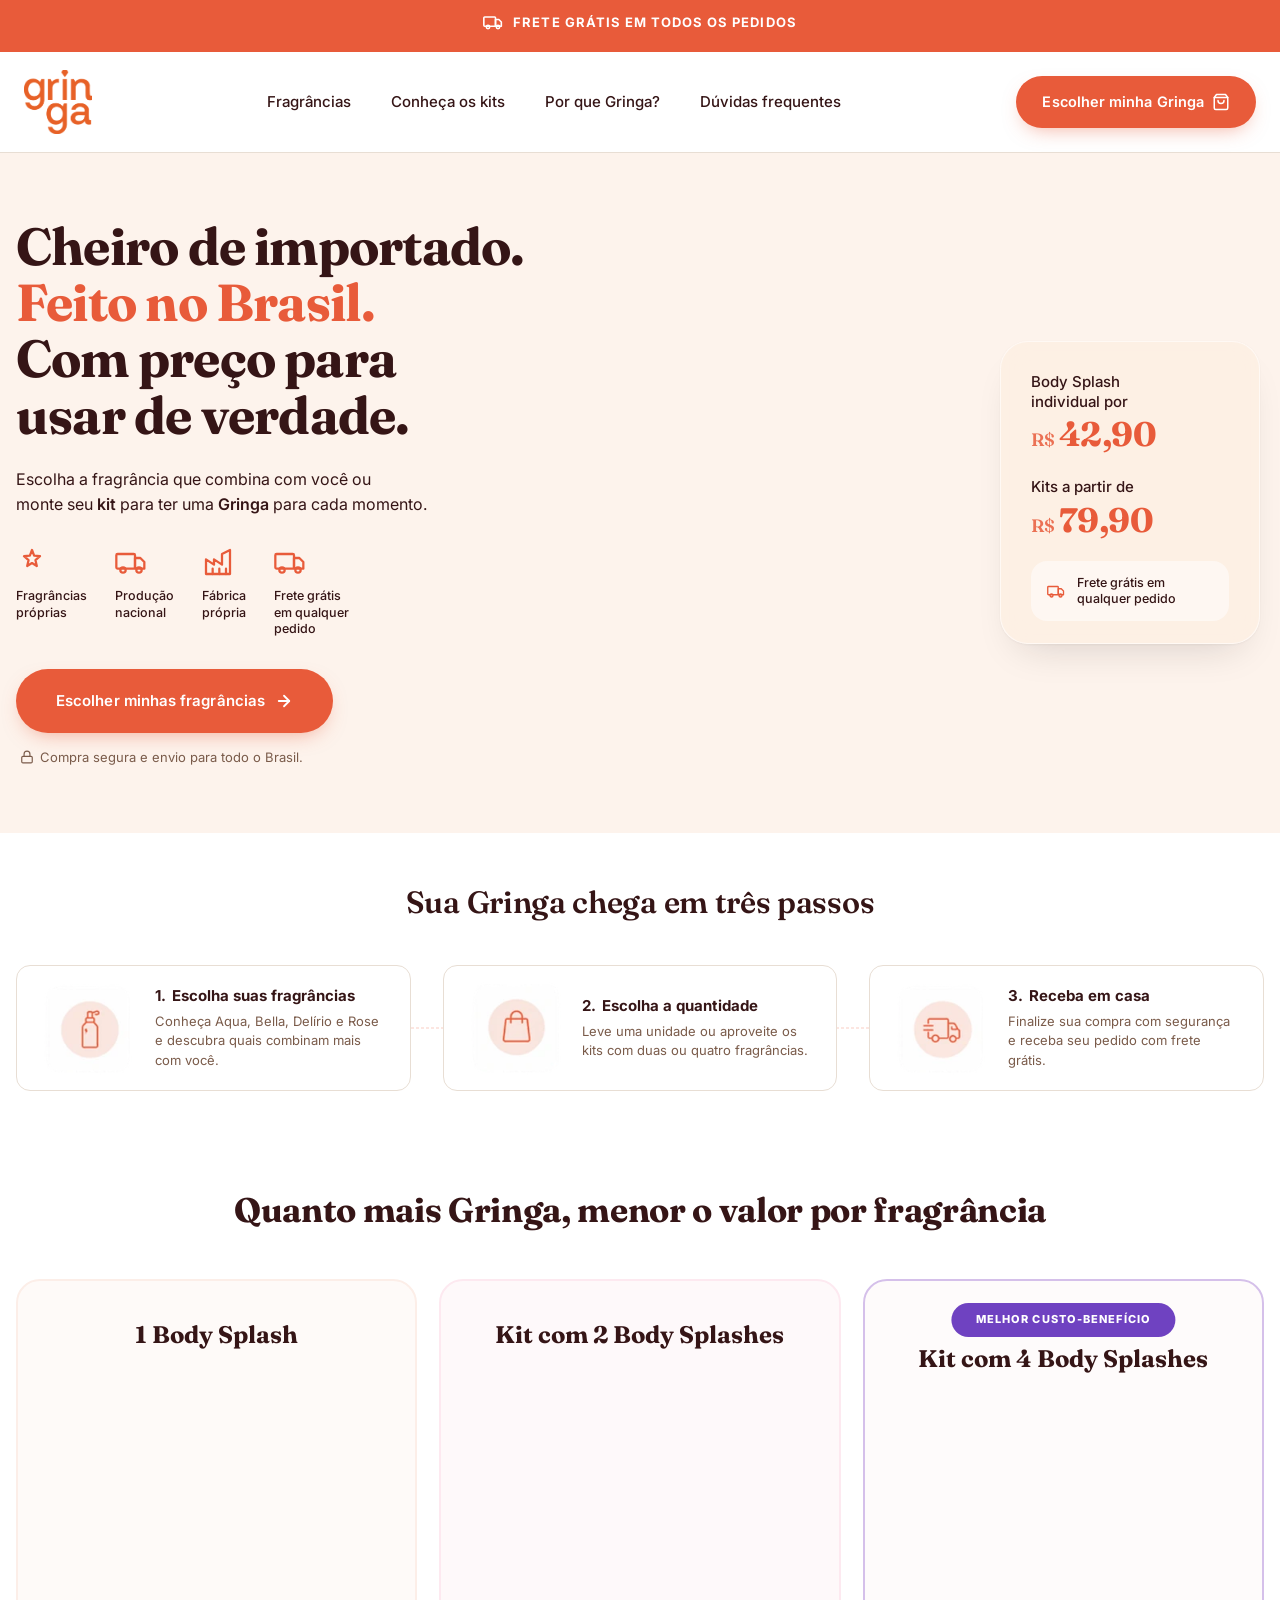
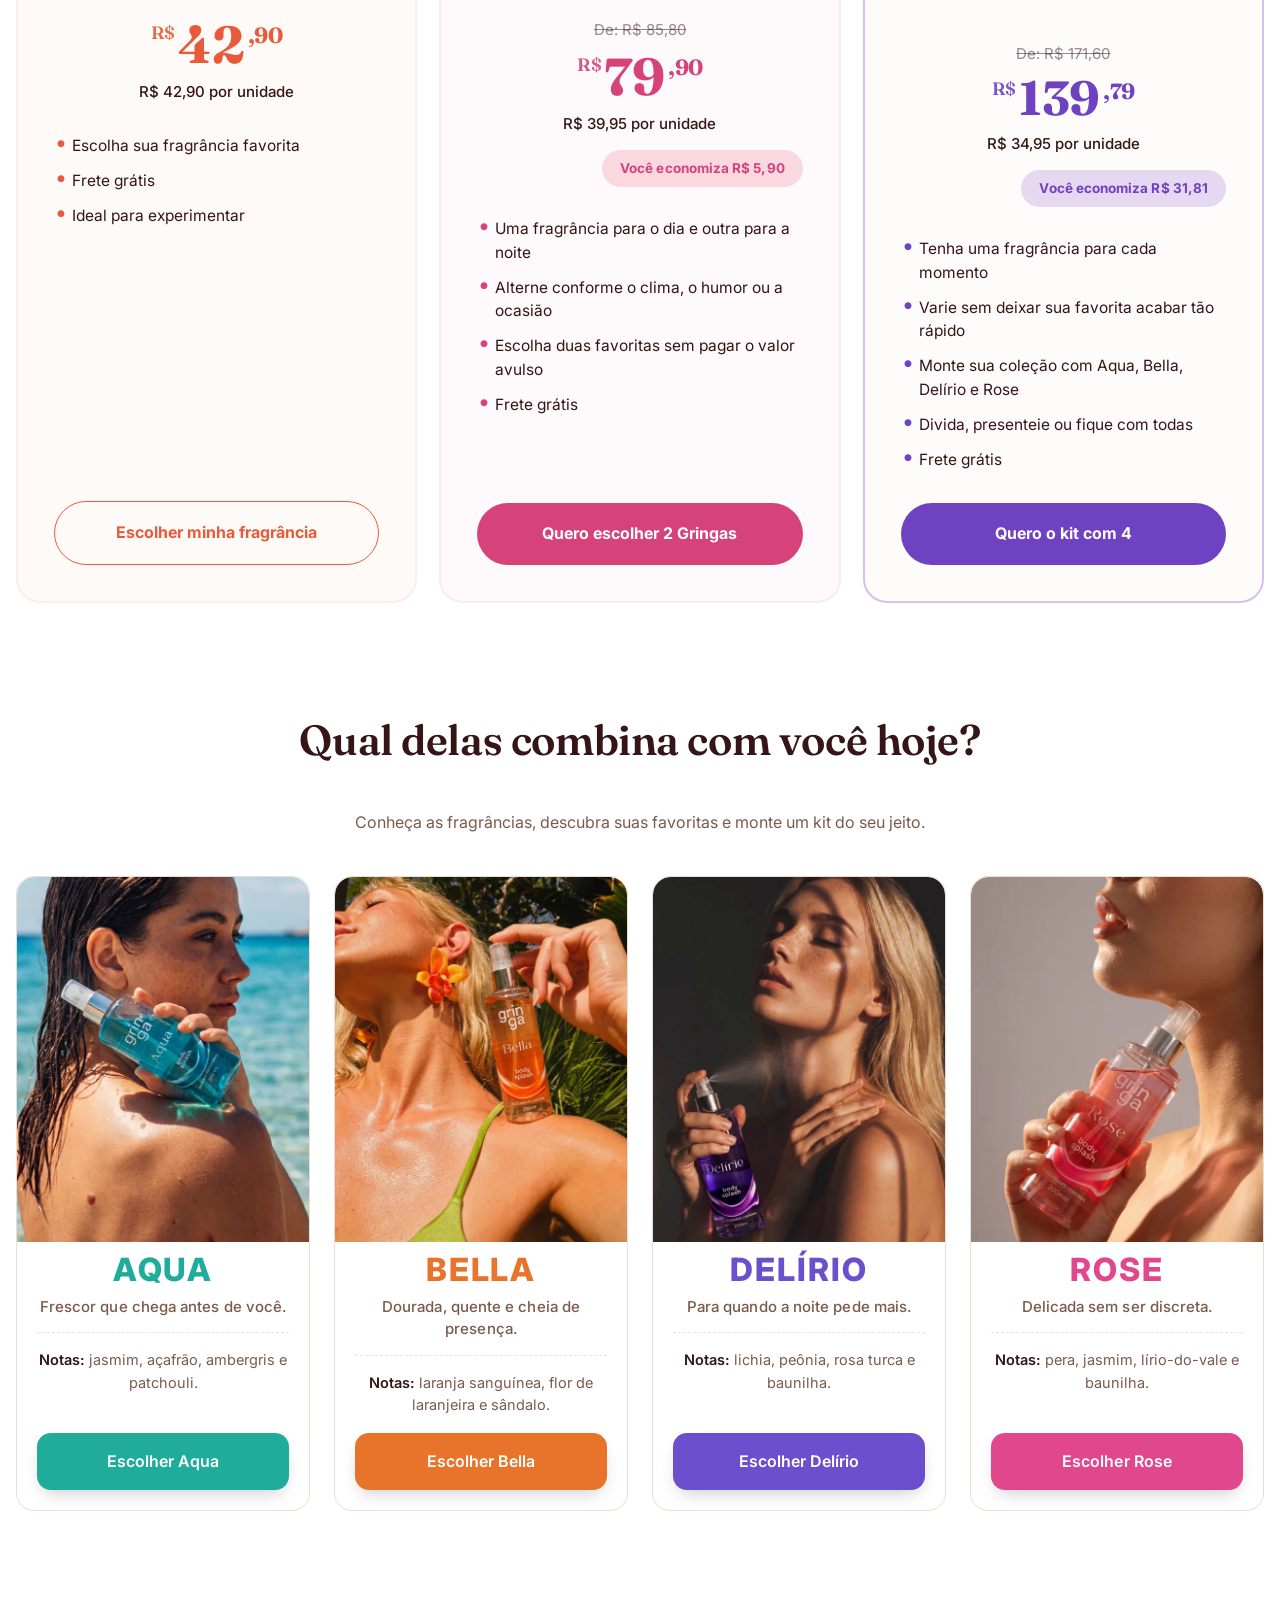
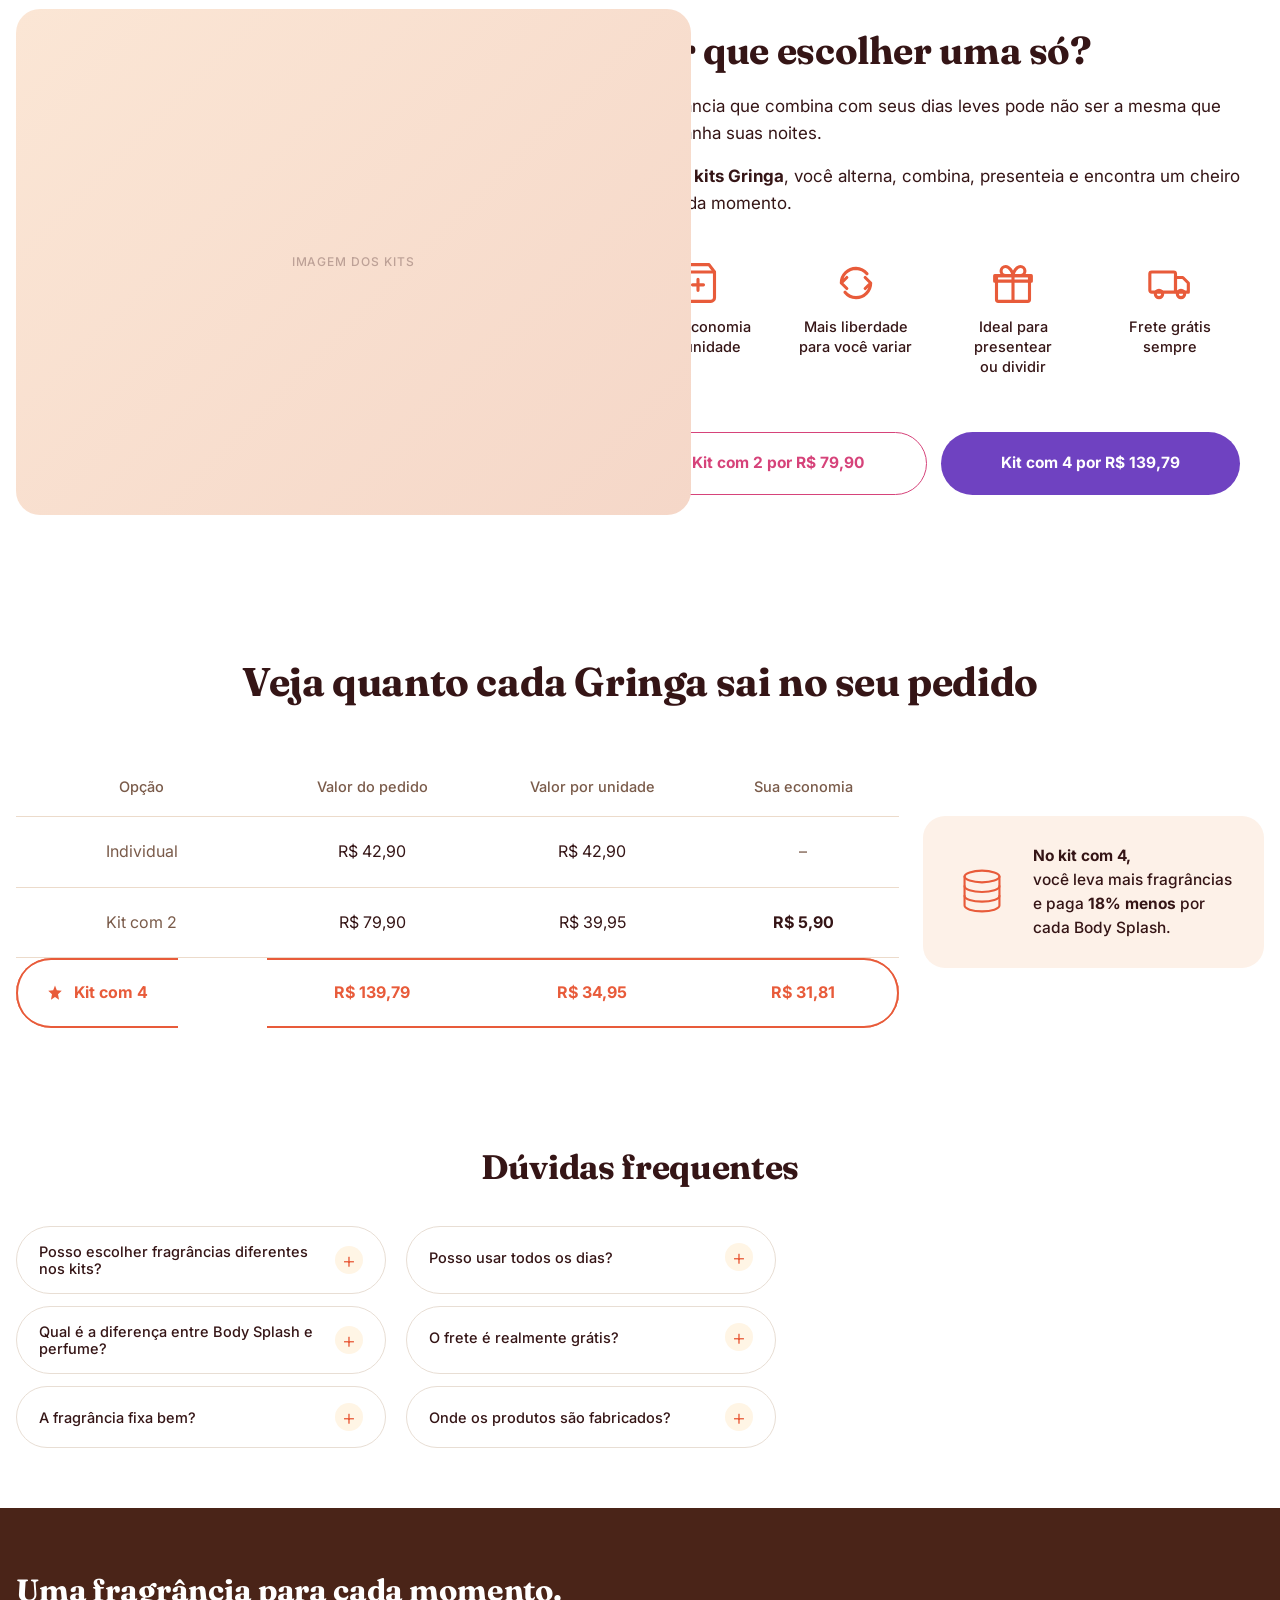
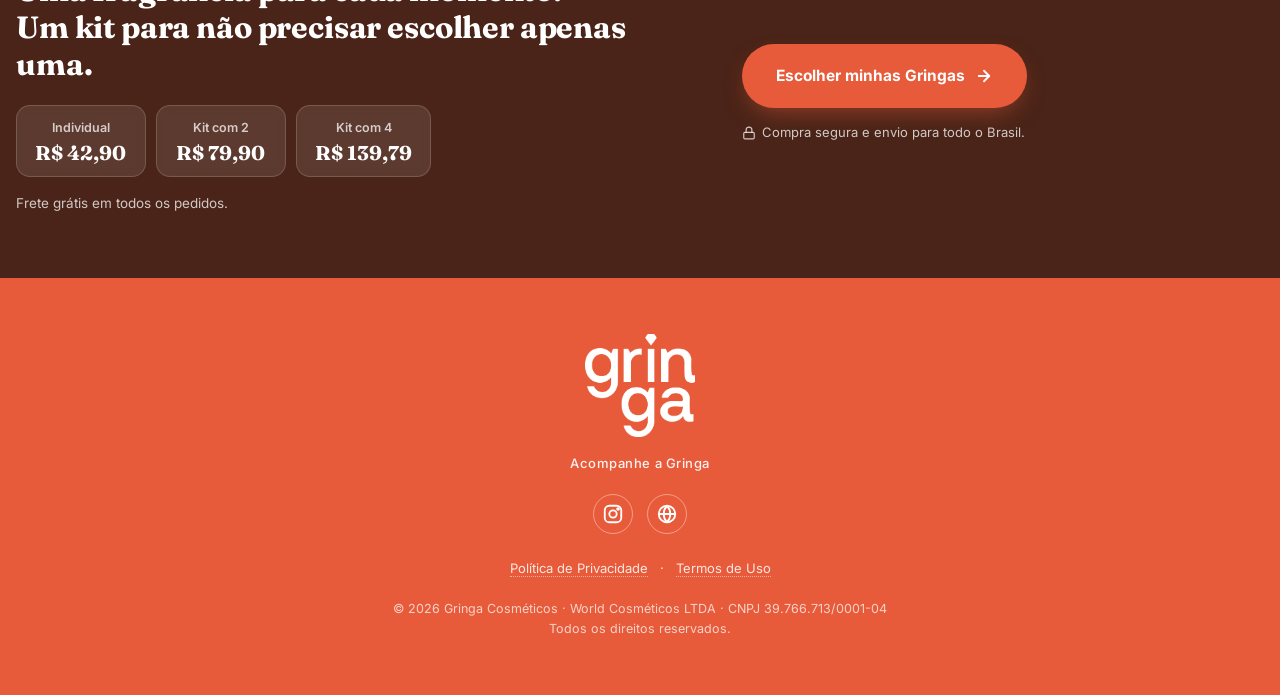
==== commit 1bdda405: "fixes: remove logo+claim da CTA marrom; card hero mobile full width; data-label na tabela pricing pr" ====
--- a/v2.html
+++ b/v2.html
@@ -525,25 +525,25 @@
           </thead>
           <tbody>
             <tr>
-              <td>Individual</td>
-              <td>R$ 42,90</td>
-              <td>R$ 42,90</td>
-              <td>–</td>
+              <td data-label="Opção">Individual</td>
+              <td data-label="Valor do pedido">R$ 42,90</td>
+              <td data-label="Valor por unidade">R$ 42,90</td>
+              <td data-label="Sua economia">–</td>
             </tr>
             <tr>
-              <td>Kit com 2</td>
-              <td>R$ 79,90</td>
-              <td>R$ 39,95</td>
-              <td>R$ 5,90</td>
+              <td data-label="Opção">Kit com 2</td>
+              <td data-label="Valor do pedido">R$ 79,90</td>
+              <td data-label="Valor por unidade">R$ 39,95</td>
+              <td data-label="Sua economia">R$ 5,90</td>
             </tr>
             <tr class="ptable-best">
-              <td>
+              <td data-label="Opção">
                 <svg width="18" height="18" viewBox="0 0 24 24" fill="currentColor" aria-hidden="true"><path d="M12 2l2.4 6.4L21 9l-5 4.6L17.4 21 12 17.3 6.6 21 8 13.6 3 9l6.6-.6z"/></svg>
                 Kit com 4
               </td>
-              <td>R$ 139,79</td>
-              <td>R$ 34,95</td>
-              <td>R$ 31,81</td>
+              <td data-label="Valor do pedido">R$ 139,79</td>
+              <td data-label="Valor por unidade">R$ 34,95</td>
+              <td data-label="Sua economia">R$ 31,81</td>
             </tr>
           </tbody>
         </table>
@@ -669,10 +669,6 @@
         <svg width="14" height="14" viewBox="0 0 24 24" fill="none" stroke="currentColor" stroke-width="2" stroke-linecap="round" stroke-linejoin="round" aria-hidden="true"><rect x="3" y="11" width="18" height="11" rx="2"/><path d="M7 11V7a5 5 0 0 1 10 0v4"/></svg>
         Compra segura e envio para todo o Brasil.
       </p>
-      <div class="final-cta-brand">
-        <img src="assets/img/gringa-logo.png" alt="Gringa" class="final-cta-logo">
-        <p class="final-cta-claim">Autocuidado não é privilégio. É direito.</p>
-      </div>
     </div>
   </div>
 </section>
--- a/assets/css/styles-v2.css
+++ b/assets/css/styles-v2.css
@@ -402,12 +402,13 @@
     font-size: 12.5px;
   }
 
-  /* Card: centralizado, mais compacto, textos alinhados à esquerda */
+  /* Card: mais largo mobile (quase full width do container) */
   .hero-v2-card {
-    padding: 22px 22px 18px;
+    padding: 24px 26px 20px;
     min-width: 0;
-    max-width: 300px;
-    justify-self: center;
+    max-width: 100%;
+    width: 100%;
+    justify-self: stretch;
     margin-right: 0;
     margin-top: 8px;
     border-radius: 22px;
@@ -1161,126 +1162,188 @@
 
 /* =========================================================
    BLOCO 11 — TABELA COMPARATIVA + CARD DESTAQUE ECONOMIA
+   Referência: tabela toda centralizada, linhas separadoras sutis,
+   linha "Kit com 4" com contorno coral fino arredondado e
+   TODOS os valores em coral bold. Card destaque à direita com
+   ícone de moedas outline coral e texto marrom.
    ========================================================= */
 .pricing-table {
   padding: 72px 0;
   background: #fff;
 }
+
 .pricing-title {
   font-family: var(--gr-serif);
-  font-size: clamp(26px, 2.8vw, 34px);
-  font-weight: 700;
-  color: var(--gr-text);
-  text-align: center;
-  margin: 0 0 40px;
+  font-size: clamp(30px, 3.4vw, 40px);
+  font-weight: 700;
+  color: var(--gr-text);
+  text-align: center;
+  margin: 0 0 44px;
   letter-spacing: -0.01em;
-}
+  line-height: 1.15;
+}
+
 .pricing-inner {
   display: grid;
-  grid-template-columns: minmax(0, 2.2fr) minmax(0, 1fr);
+  grid-template-columns: minmax(0, 2.2fr) minmax(0, 0.85fr);
   gap: 24px;
-  align-items: stretch;
+  align-items: center;
 }
 
 /* TABELA */
+.pricing-table-wrap {
+  padding: 8px 0;
+}
 .ptable {
   width: 100%;
-  border-collapse: separate;
-  border-spacing: 0 4px;
-  font-family: var(--gr-body);
-}
+  border-collapse: collapse;
+  font-family: var(--gr-body);
+}
+
+/* Cabeçalho */
 .ptable thead th {
-  text-align: left;
-  padding: 12px 20px;
-  font-size: 14px;
+  text-align: center;
+  padding: 18px 12px;
+  font-size: 14.5px;
   font-weight: 500;
   color: var(--gr-text-mut);
-  border-bottom: 1px solid var(--gr-line);
-}
+  border-bottom: 1px solid #ecdbcb;
+  background: transparent;
+}
+.ptable thead th:first-child { text-align: center; }
+
+/* Linhas normais */
 .ptable tbody td {
-  padding: 20px 20px;
-  font-size: 15.5px;
-  color: var(--gr-text);
-  border-bottom: 1px solid var(--gr-line);
+  text-align: center;
+  padding: 22px 12px;
+  font-size: 16px;
+  color: var(--gr-text);
+  border-bottom: 1px solid #ecdbcb;
+  background: transparent;
+}
+.ptable tbody td:first-child { color: var(--gr-text-mut); font-weight: 400; }
+/* Sua economia (última coluna) em bold marrom escuro */
+.ptable tbody td:last-child { font-weight: 700; color: var(--gr-text); }
+/* Linha Individual não tem economia — traço fino */
+.ptable tbody tr:first-of-type td:last-child {
+  color: var(--gr-text-mut);
+  font-weight: 400;
+}
+
+/* LINHA DESTACADA — Kit com 4 */
+.ptable-best td {
+  color: var(--gr-coral) !important;
+  font-weight: 700 !important;
+  font-size: 17px;
+  border-bottom: 0 !important;
+  padding: 24px 12px;
+  position: relative;
   background: #fff;
 }
-.ptable tbody td:first-child { font-weight: 500; }
-
-/* Linha destacada (Kit com 4) */
+/* Simula "border envolvendo a linha inteira" usando box-shadow inset
+   nos td das pontas e top/bottom nos demais */
 .ptable-best td {
-  background: var(--gr-cream);
-  color: var(--gr-coral);
-  font-weight: 700;
-  border-top: 2px solid var(--gr-coral);
-  border-bottom: 2px solid var(--gr-coral) !important;
+  box-shadow: 0 2px 0 var(--gr-coral) inset, 0 -2px 0 var(--gr-coral) inset;
 }
 .ptable-best td:first-child {
-  border-left: 2px solid var(--gr-coral);
-  border-radius: 12px 0 0 12px;
-  display: flex;
-  align-items: center;
-  gap: 8px;
+  border-radius: 100px 0 0 100px;
+  box-shadow:
+    0 2px 0 var(--gr-coral) inset,
+    0 -2px 0 var(--gr-coral) inset,
+    2px 0 0 var(--gr-coral) inset;
 }
 .ptable-best td:last-child {
-  border-right: 2px solid var(--gr-coral);
-  border-radius: 0 12px 12px 0;
-}
-.ptable-best svg {
+  border-radius: 0 100px 100px 0;
+  box-shadow:
+    0 2px 0 var(--gr-coral) inset,
+    0 -2px 0 var(--gr-coral) inset,
+    -2px 0 0 var(--gr-coral) inset;
+}
+.ptable-best td:first-child {
+  display: inline-flex;
+  align-items: center;
+  justify-content: center;
+  gap: 10px;
+  min-height: 66px;
+  padding-left: 30px;
+  padding-right: 30px;
+}
+.ptable-best td:first-child > svg {
   color: var(--gr-coral);
   flex-shrink: 0;
+  fill: var(--gr-coral);
 }
 
 /* CARD DESTAQUE À DIREITA */
 .pricing-highlight {
-  background: var(--gr-cream);
-  border-radius: 20px;
-  padding: 28px 26px;
-  display: flex;
-  align-items: center;
-  gap: 18px;
+  background: #fdf1e8;
+  border-radius: 22px;
+  padding: 28px 28px;
+  display: flex;
+  align-items: center;
+  gap: 20px;
 }
 .pricing-highlight-ico {
   flex-shrink: 0;
-  width: 64px;
-  height: 64px;
+  width: 62px;
+  height: 62px;
   color: var(--gr-coral);
 }
 .pricing-highlight-ico svg { width: 100%; height: 100%; }
 .pricing-highlight-text {
   font-family: var(--gr-body);
-  font-size: 15px;
+  font-size: 15.5px;
   line-height: 1.55;
   color: var(--gr-text);
   margin: 0;
-}
-.pricing-highlight-text b { font-weight: 700; }
-.pricing-highlight-text b:last-of-type { color: var(--gr-coral); }
-
+  font-weight: 500;
+}
+.pricing-highlight-text b { font-weight: 700; color: var(--gr-text); }
+
+/* Responsivo — mobile empilha e vira lista de cards */
 @media (max-width: 900px) {
-  .pricing-inner { grid-template-columns: 1fr; }
+  .pricing-inner { grid-template-columns: 1fr; gap: 20px; }
+
   .ptable thead { display: none; }
   .ptable tbody tr {
     display: block;
-    border: 1px solid var(--gr-line);
-    border-radius: 14px;
+    border: 1px solid #ecdbcb;
+    border-radius: 16px;
     margin-bottom: 12px;
-    padding: 12px;
+    padding: 14px 16px;
+    background: #fff;
   }
   .ptable tbody td {
     display: flex;
     justify-content: space-between;
-    padding: 8px 12px;
+    align-items: center;
+    padding: 8px 4px;
     border: 0;
+    text-align: right;
     background: transparent !important;
+    box-shadow: none !important;
   }
   .ptable tbody td::before {
     content: attr(data-label);
+    font-size: 13px;
     font-weight: 500;
     color: var(--gr-text-mut);
-  }
-  .ptable-best { border-color: var(--gr-coral) !important; background: var(--gr-cream); }
-  .ptable-best td:first-child { border: 0; border-radius: 0; }
-  .ptable-best td:last-child { border: 0; border-radius: 0; }
+    text-align: left;
+    margin-right: 12px;
+  }
+  .ptable-best {
+    border: 2px solid var(--gr-coral) !important;
+    background: #fff !important;
+  }
+  .ptable-best td {
+    color: var(--gr-coral) !important;
+    font-weight: 700 !important;
+    border-radius: 0 !important;
+    padding: 8px 4px !important;
+    min-height: 0 !important;
+    display: flex !important;
+  }
+  .ptable-best td:first-child { padding-left: 4px !important; padding-right: 4px !important; }
 }
 
 /* =========================================================
@@ -1567,8 +1630,11 @@
 
 @media (max-width: 640px) {
   .kits { padding: 64px 0 48px; }
-  .kit-card { padding: 24px 20px 22px; }
-  .kit-card--featured .kit-price-main { font-size: 36px; }
+  .kit-card { padding: 32px 24px 26px; }
+  .kit-card--featured { padding-top: 60px; }
+  .kit-card--featured .kit-card-badge { top: 18px; padding: 6px 18px; font-size: 10.5px; }
+  .kit-card--featured .kit-card-title { margin-top: 4px; }
+  .kit-card--featured .kit-price-int { font-size: 42px; }
 
   .compare { padding: 56px 0; }
   .desire { padding: 64px 0; }
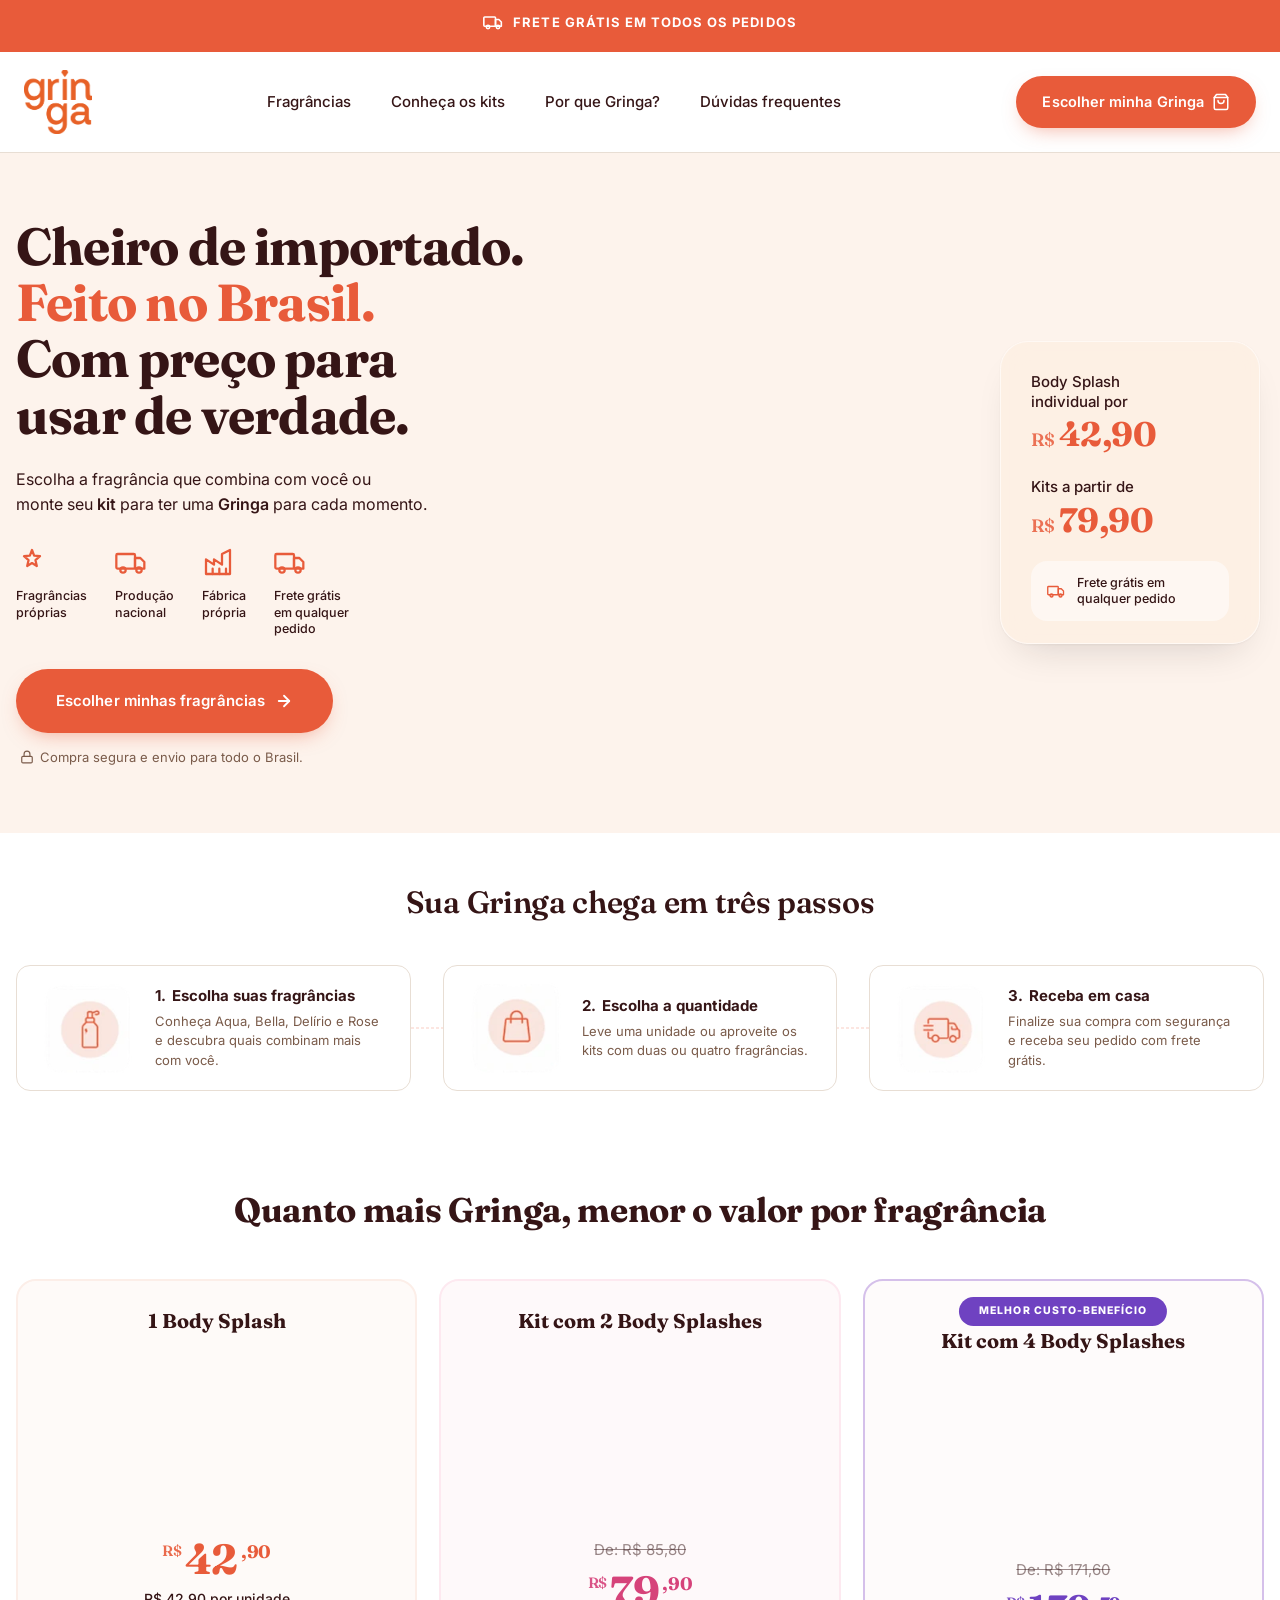
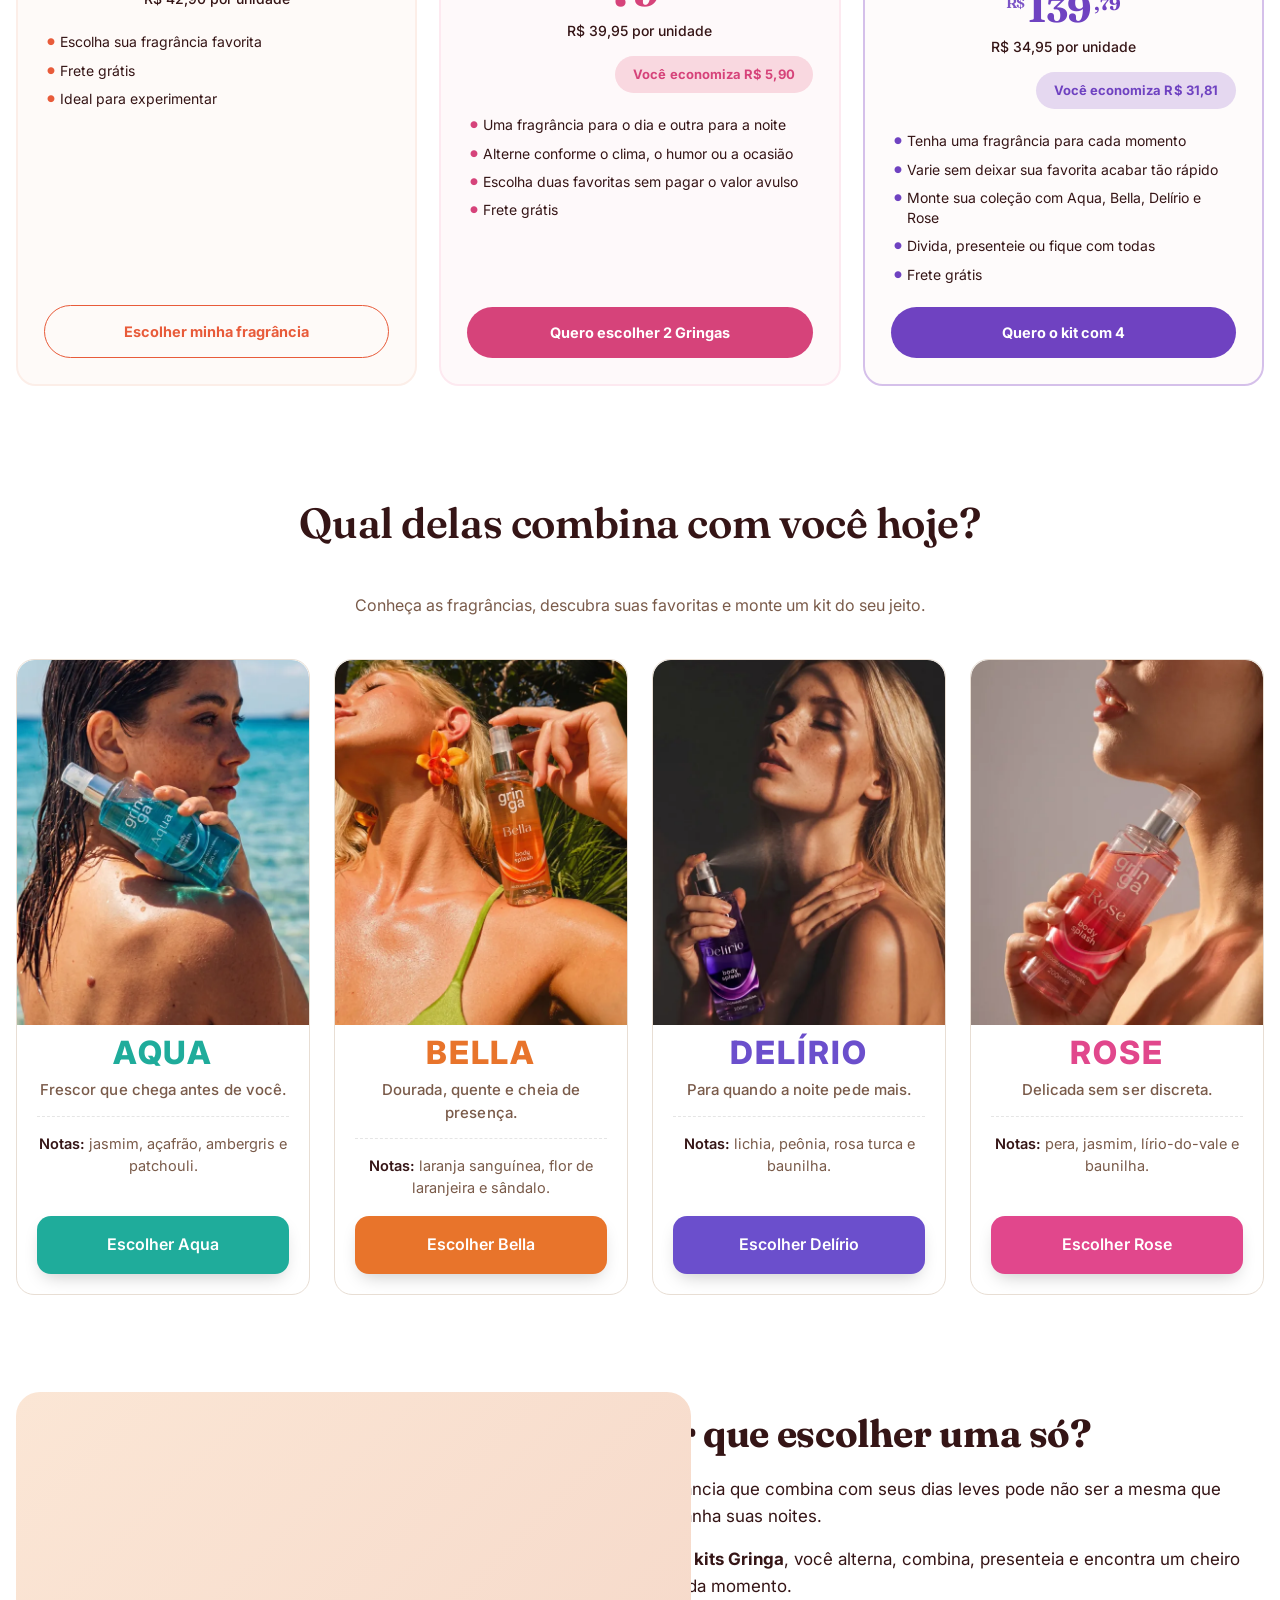
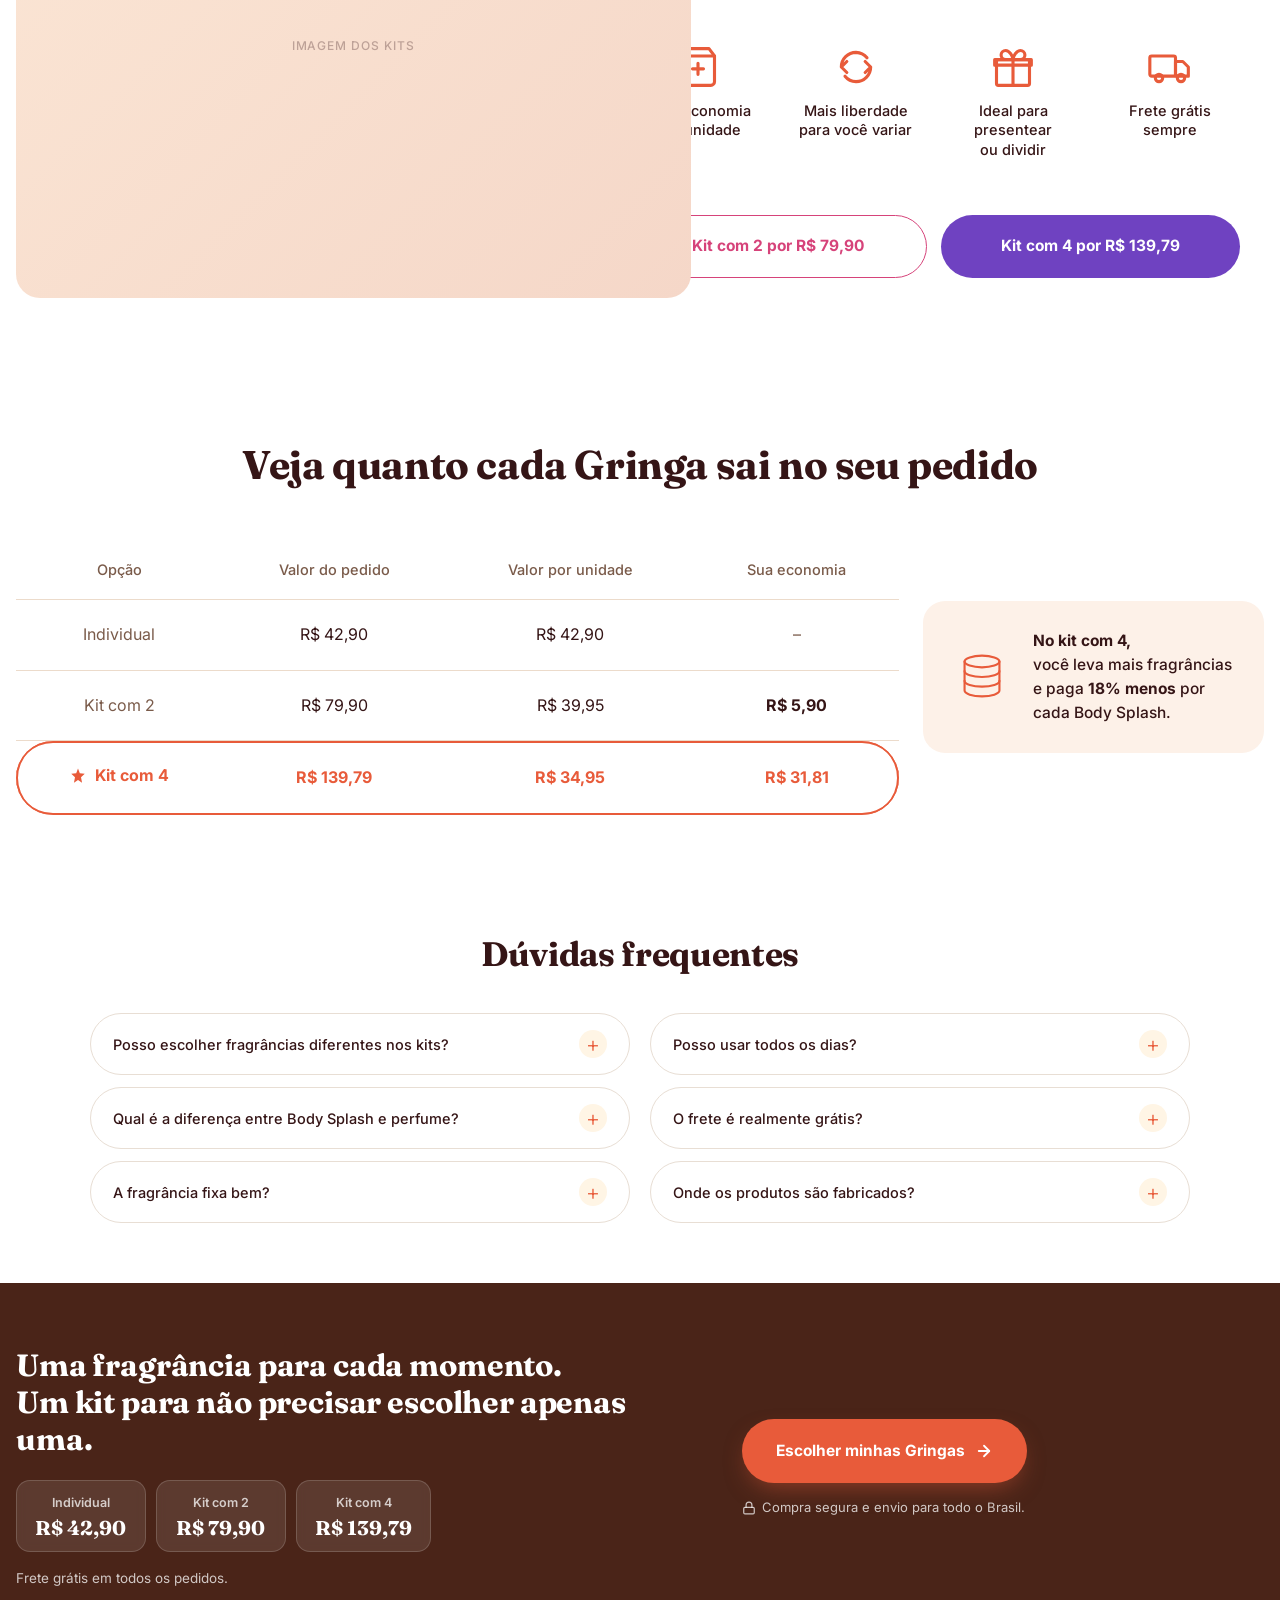
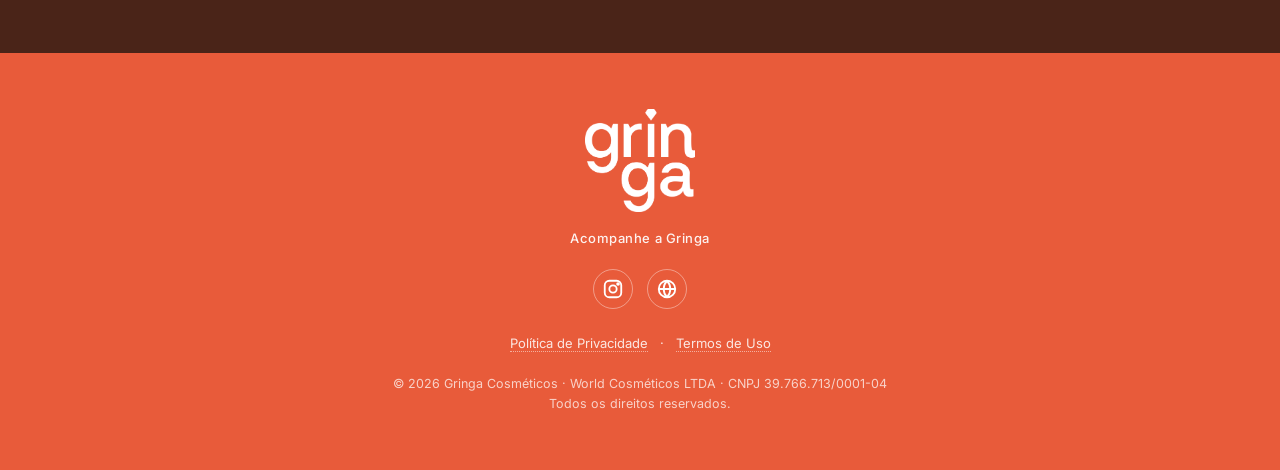
==== commit 262698d5: "fix estrela+kit com 4 alinhados via wrapper inline-flex; card precos hero escondido no mobile; faq c" ====
--- a/v2.html
+++ b/v2.html
@@ -538,8 +538,10 @@
             </tr>
             <tr class="ptable-best">
               <td data-label="Opção">
-                <svg width="18" height="18" viewBox="0 0 24 24" fill="currentColor" aria-hidden="true"><path d="M12 2l2.4 6.4L21 9l-5 4.6L17.4 21 12 17.3 6.6 21 8 13.6 3 9l6.6-.6z"/></svg>
-                Kit com 4
+                <span class="ptable-best-label">
+                  <svg width="18" height="18" viewBox="0 0 24 24" fill="currentColor" aria-hidden="true"><path d="M12 2l2.4 6.4L21 9l-5 4.6L17.4 21 12 17.3 6.6 21 8 13.6 3 9l6.6-.6z"/></svg>
+                  Kit com 4
+                </span>
               </td>
               <td data-label="Valor do pedido">R$ 139,79</td>
               <td data-label="Valor por unidade">R$ 34,95</td>
--- a/assets/css/styles-v2.css
+++ b/assets/css/styles-v2.css
@@ -402,17 +402,8 @@
     font-size: 12.5px;
   }
 
-  /* Card: mais largo mobile (quase full width do container) */
-  .hero-v2-card {
-    padding: 24px 26px 20px;
-    min-width: 0;
-    max-width: 100%;
-    width: 100%;
-    justify-self: stretch;
-    margin-right: 0;
-    margin-top: 8px;
-    border-radius: 22px;
-  }
+  /* Card de preços da hero: escondido no mobile (ocupa muito espaço) */
+  .hero-v2-card { display: none; }
   .hero-v2-card-row { padding: 0; }
   .hero-v2-card-row + .hero-v2-card-row { padding-top: 14px; }
   .hero-v2-card-label { font-size: 14px; margin-bottom: 4px; }
@@ -533,12 +524,11 @@
 
 .kit-card {
   position: relative;
-  border-radius: 24px;
-  padding: 40px 36px 36px;
+  border-radius: 20px;
+  padding: 28px 26px 26px;
   display: flex;
   flex-direction: column;
-  gap: 22px;
-  overflow: hidden;
+  gap: 16px;
   transition: transform 0.25s ease, box-shadow 0.25s ease;
 }
 .kit-card:hover {
@@ -552,26 +542,26 @@
 
 .kit-card-badge {
   position: absolute;
-  top: 22px;
+  top: 16px;
   left: 50%;
   transform: translateX(-50%);
   background: var(--kit4-color);
   color: #fff;
-  padding: 8px 24px;
+  padding: 6px 20px;
   border-radius: 100px;
   font-family: var(--gr-body);
-  font-size: 11px;
+  font-size: 10.5px;
   font-weight: 800;
   letter-spacing: 0.10em;
   text-transform: uppercase;
   white-space: nowrap;
   z-index: 2;
 }
-.kit-card--featured { padding-top: 64px; }
+.kit-card--featured { padding-top: 48px; }
 
 .kit-card-title {
   font-family: var(--gr-serif);
-  font-size: 24px;
+  font-size: 20px;
   font-weight: 700;
   color: var(--gr-text);
   margin: 0;
@@ -579,9 +569,9 @@
   text-align: center;
 }
 
-/* Placeholder de imagem (invisível, só espaço reservado) */
+/* Placeholder de imagem (mais compacto — era 16/11 alto demais) */
 .kit-card-img {
-  aspect-ratio: 16 / 11;
+  aspect-ratio: 16 / 8;
   display: flex;
   align-items: center;
   justify-content: center;
@@ -625,31 +615,31 @@
 .kit-card--4 .kit-price-main { color: var(--kit4-color); }
 
 .kit-price-currency {
+  font-size: 15px;
+  font-weight: 600;
+  margin-top: 5px;
+  opacity: 0.9;
+}
+.kit-price-int {
+  font-size: 42px;
+  line-height: 1;
+}
+.kit-price-dec {
   font-size: 18px;
-  font-weight: 600;
+  font-weight: 700;
+  margin-top: 5px;
+}
+.kit-card--4 .kit-price-int { font-size: 38px; }
+
+.kit-price-unit {
+  font-family: var(--gr-body);
+  font-size: 14px;
+  color: var(--gr-text);
+  font-weight: 500;
   margin-top: 6px;
-  opacity: 0.9;
-}
-.kit-price-int {
-  font-size: 52px;
-  line-height: 1;
-}
-.kit-price-dec {
-  font-size: 22px;
-  font-weight: 700;
-  margin-top: 6px;
-}
-.kit-card--4 .kit-price-int { font-size: 48px; }
-
-.kit-price-unit {
-  font-family: var(--gr-body);
-  font-size: 15px;
-  color: var(--gr-text);
-  font-weight: 500;
-  margin-top: 8px;
-}
-
-/* Badge "Você economiza" — chip pastel alinhado à direita do card */
+}
+
+/* Badge "Você economiza" — chip pastel dentro do card, alinhado à direita */
 .kit-price-save {
   display: inline-block;
   margin: 12px 0 0 auto;
@@ -657,10 +647,11 @@
   padding: 8px 18px;
   border-radius: 100px;
   font-family: var(--gr-body);
-  font-size: 13.5px;
+  font-size: 13px;
   font-weight: 700;
   text-align: center;
   letter-spacing: 0.005em;
+  white-space: nowrap;
 }
 .kit-price-save--2 {
   background: var(--kit2-badge-bg);
@@ -675,18 +666,18 @@
 .kit-card-feats {
   list-style: none;
   padding: 0;
-  margin: 8px 0 0;
+  margin: 6px 0 0;
   display: flex;
   flex-direction: column;
-  gap: 12px;
+  gap: 8px;
   flex: 1;
 }
 .kit-card-feats li {
   position: relative;
-  padding-left: 18px;
-  font-family: var(--gr-body);
-  font-size: 15.5px;
-  line-height: 1.5;
+  padding-left: 16px;
+  font-family: var(--gr-body);
+  font-size: 14px;
+  line-height: 1.45;
   color: var(--gr-text);
 }
 .kit-card-feats li::before {
@@ -707,14 +698,14 @@
   display: inline-flex;
   align-items: center;
   justify-content: center;
-  padding: 18px 24px;
+  padding: 14px 20px;
   border-radius: 100px;
   font-family: var(--gr-body);
-  font-size: 16px;
+  font-size: 14.5px;
   font-weight: 700;
   text-align: center;
   transition: transform .18s ease, opacity .2s ease;
-  margin-top: 10px;
+  margin-top: 6px;
   width: 100%;
 }
 .kit-card-btn:hover { transform: translateY(-1px); opacity: 0.92; }
@@ -1259,19 +1250,18 @@
     0 -2px 0 var(--gr-coral) inset,
     -2px 0 0 var(--gr-coral) inset;
 }
-.ptable-best td:first-child {
+/* Wrapper interno pra alinhar estrela + texto Kit com 4 na mesma linha */
+.ptable-best-label {
   display: inline-flex;
   align-items: center;
   justify-content: center;
-  gap: 10px;
-  min-height: 66px;
-  padding-left: 30px;
-  padding-right: 30px;
-}
-.ptable-best td:first-child > svg {
+  gap: 8px;
   color: var(--gr-coral);
+}
+.ptable-best-label svg {
+  color: var(--gr-coral);
+  fill: var(--gr-coral);
   flex-shrink: 0;
-  fill: var(--gr-coral);
 }
 
 /* CARD DESTAQUE À DIREITA */
@@ -1438,7 +1428,9 @@
   gap: 12px 20px;
   list-style: none;
   padding: 0;
-  margin: 0;
+  margin: 0 auto;
+  max-width: 1100px;
+  width: 100%;
 }
 .faq-list--2col .faq-item {
   background: #fff;
@@ -1636,6 +1628,12 @@
   .kit-card--featured .kit-card-title { margin-top: 4px; }
   .kit-card--featured .kit-price-int { font-size: 42px; }
 
+  /* Badge "Você economiza" centralizado no mobile (era alinhado à direita no desktop) */
+  .kit-price-save {
+    margin: 12px auto 0;
+    align-self: center;
+  }
+
   .compare { padding: 56px 0; }
   .desire { padding: 64px 0; }
   .desire p { font-size: 15.5px; }
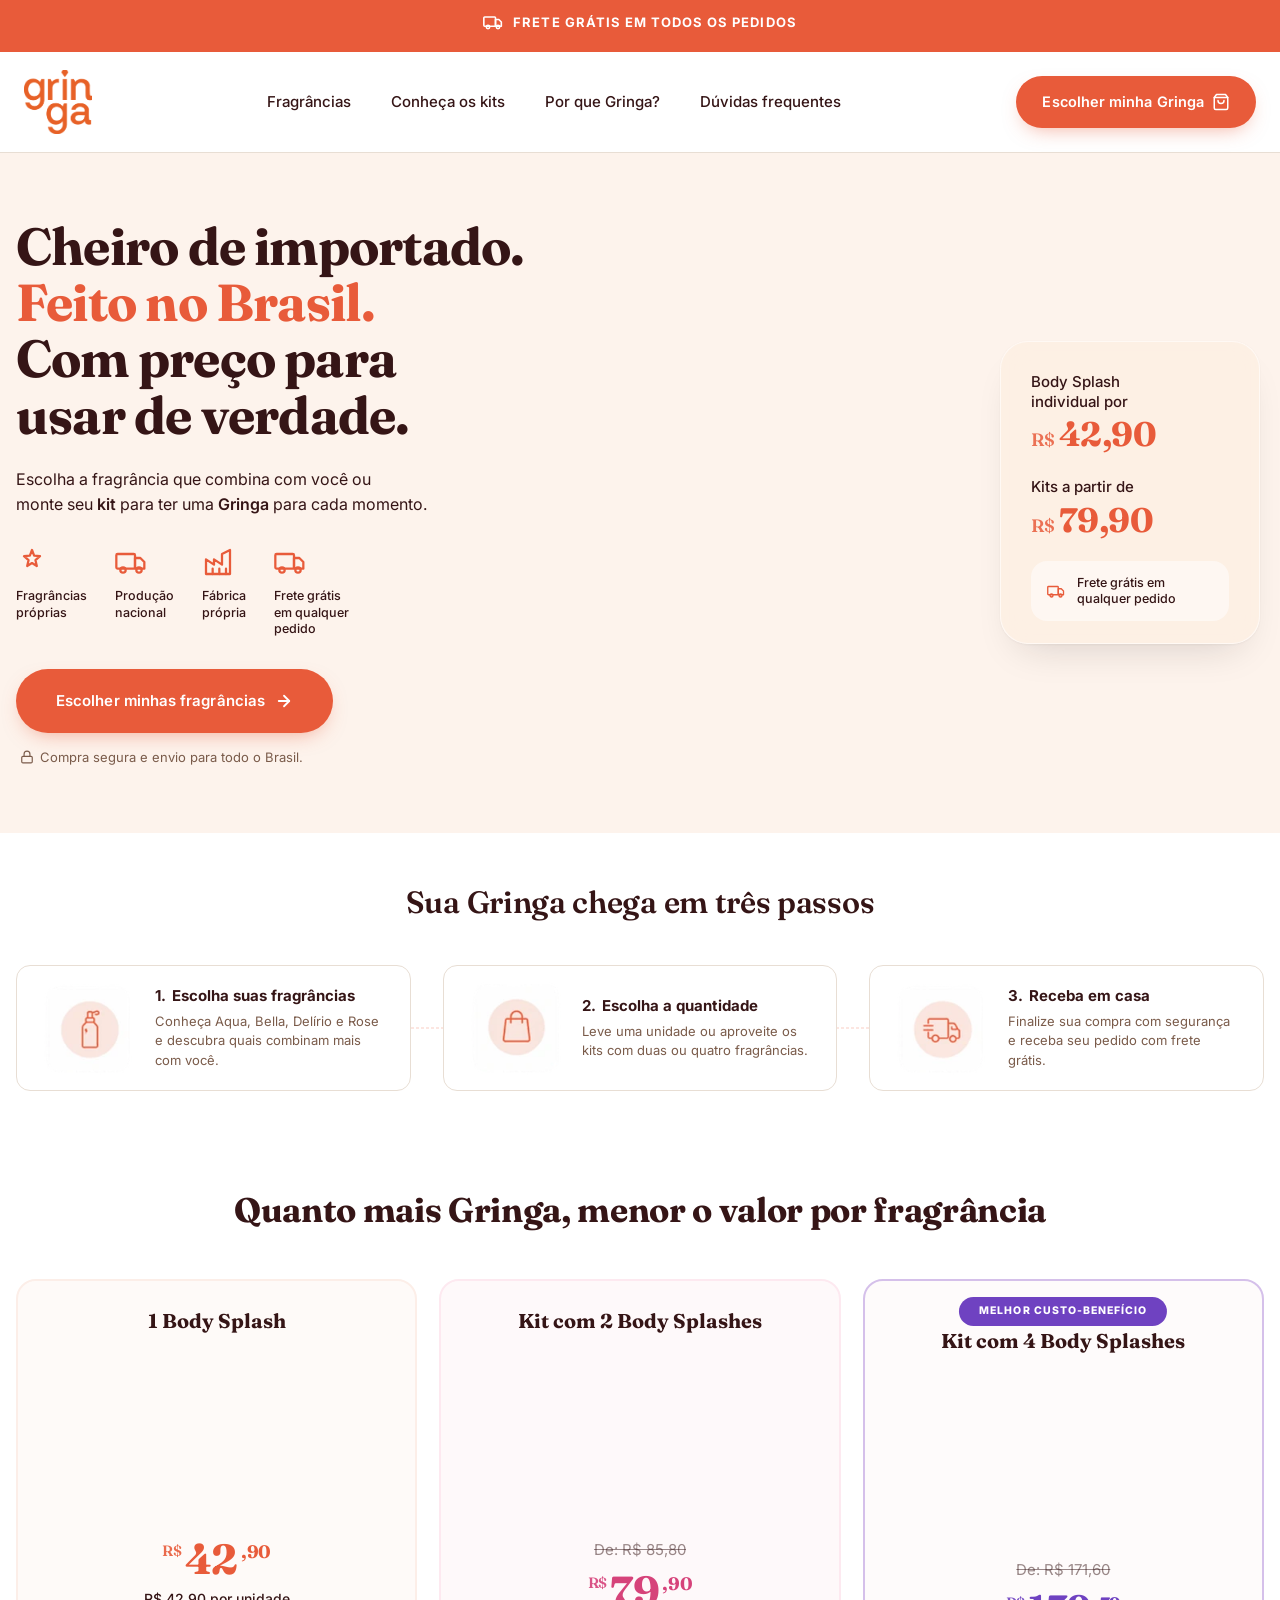
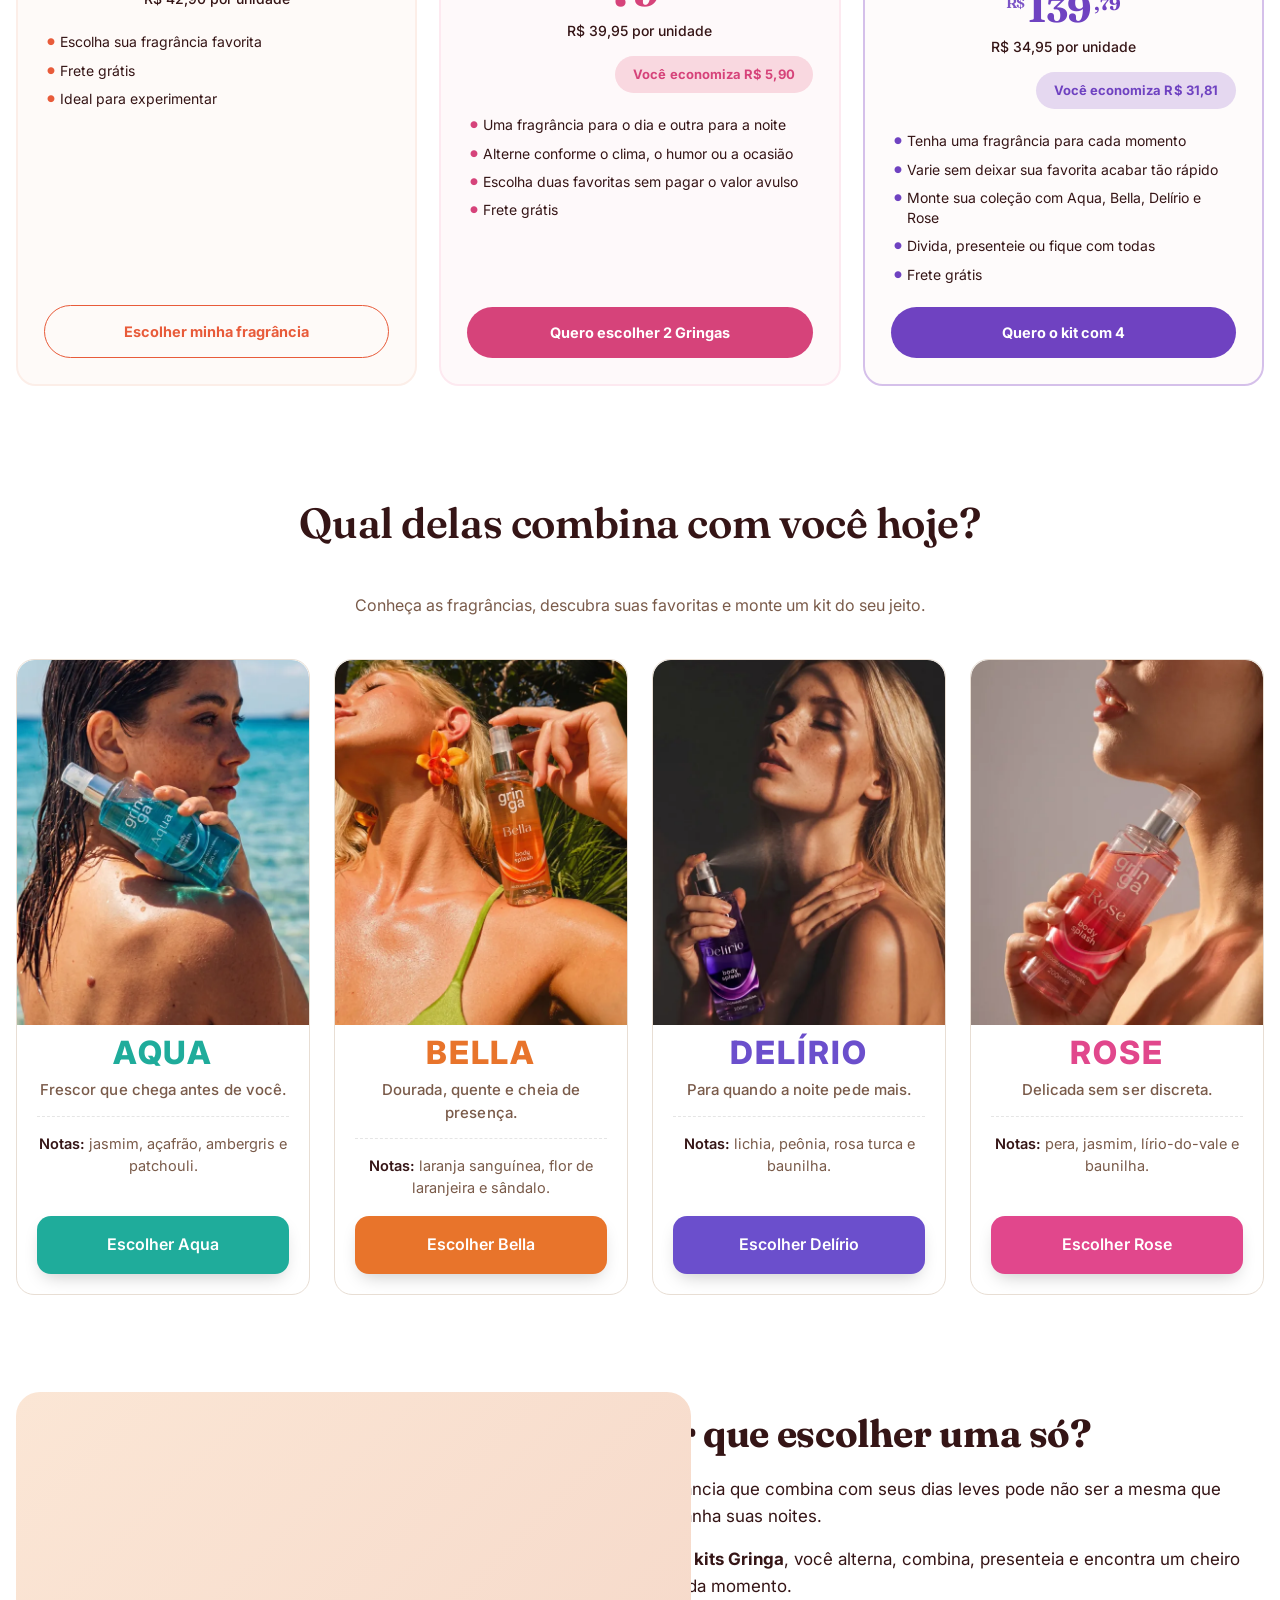
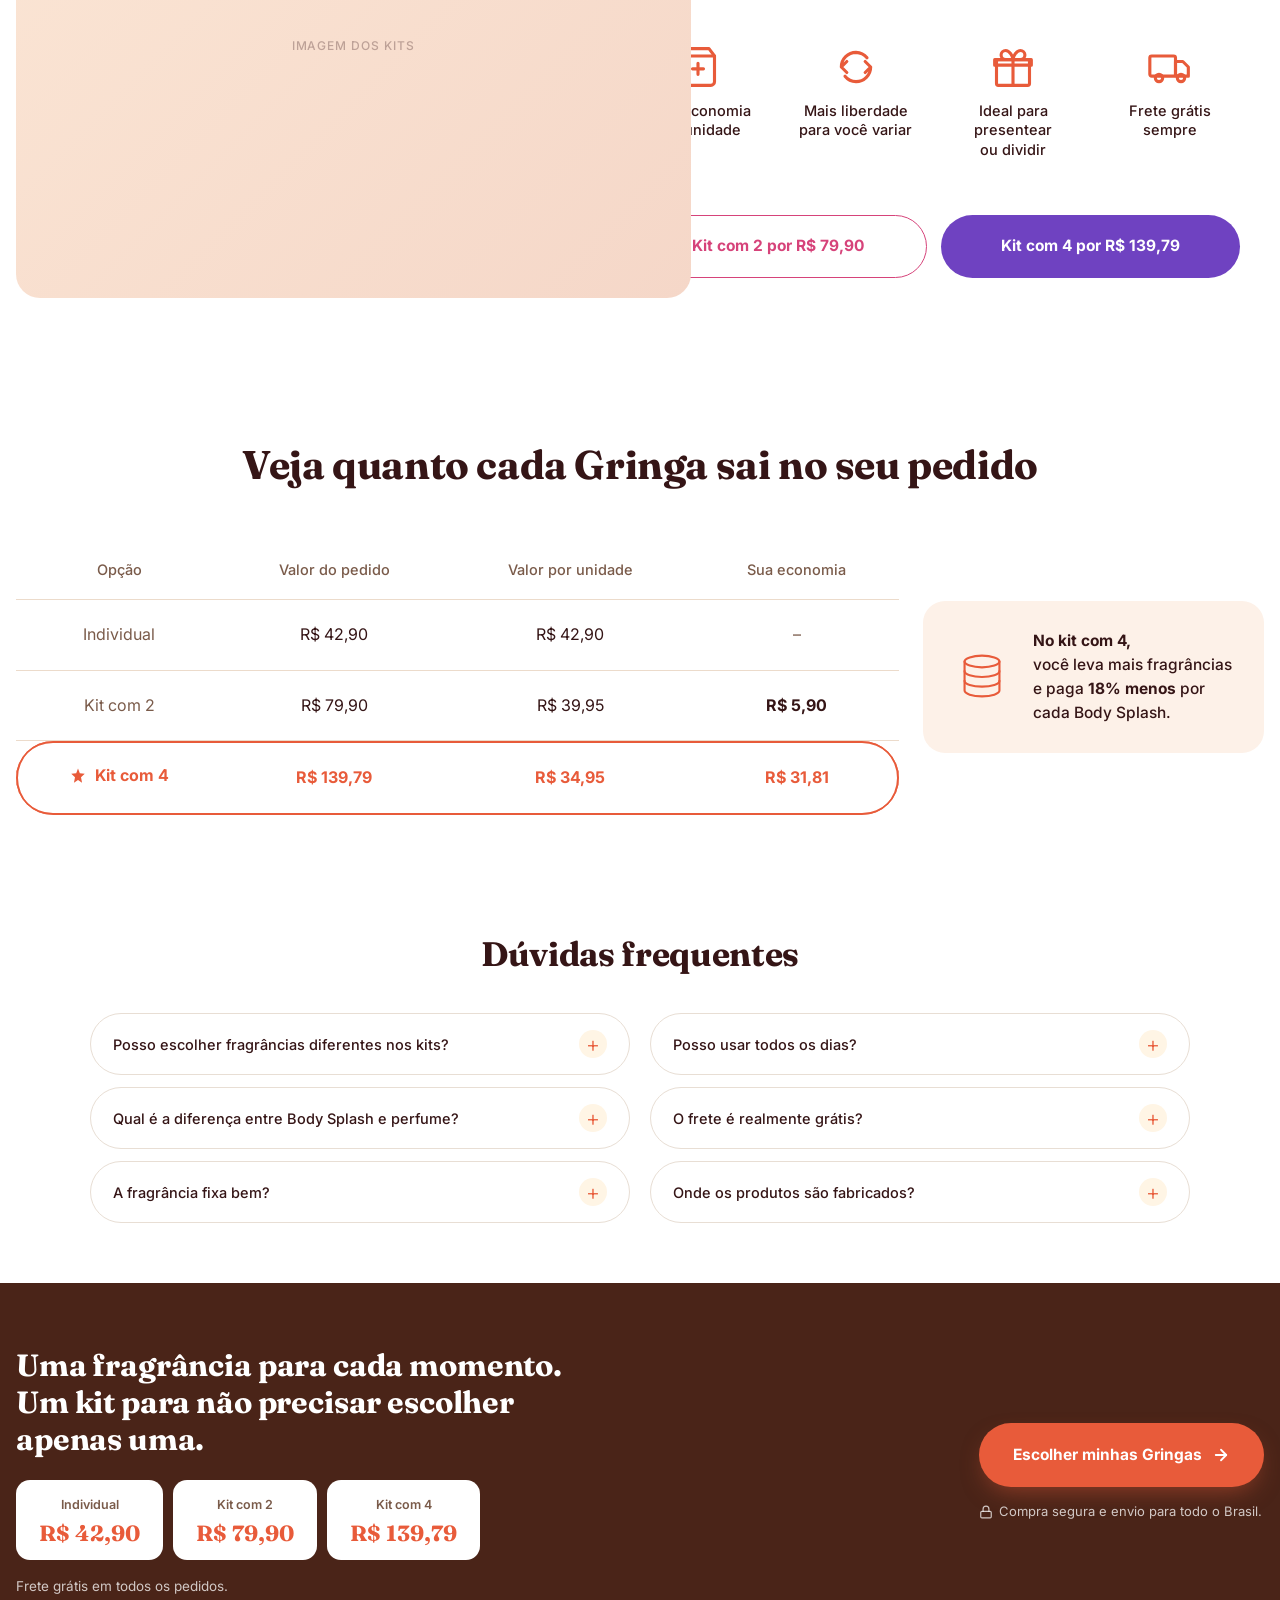
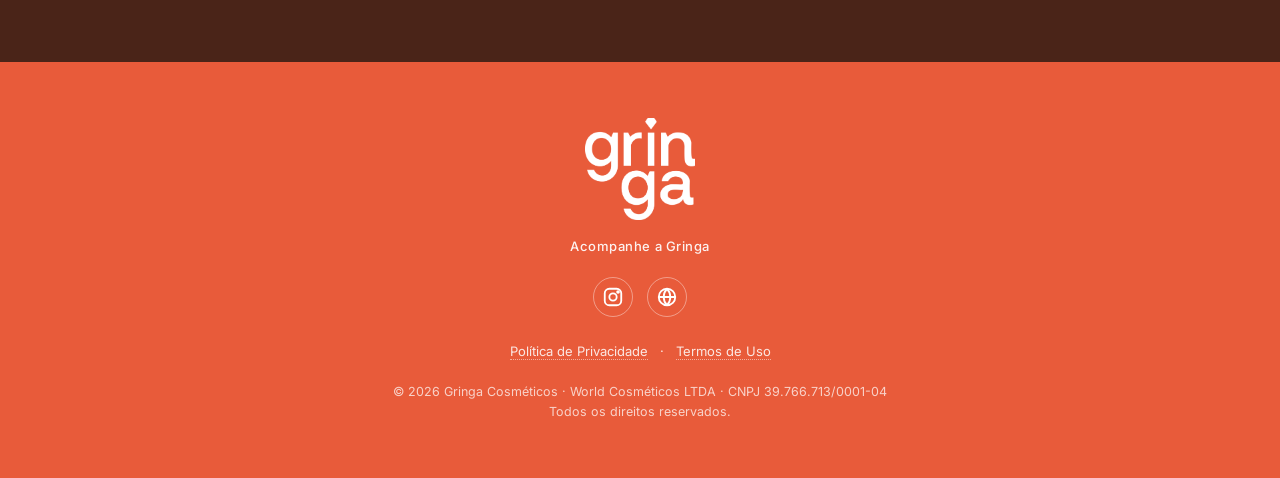
==== commit 665794e9: "hero: coluna esq 60/40 (1.6fr auto) pra texto respirar mais; cta final quebra 'apenas uma.' pra linh" ====
--- a/v2.html
+++ b/v2.html
@@ -643,7 +643,7 @@
   <div class="container final-cta-inner">
     <!-- COLUNA ESQUERDA -->
     <div class="final-cta-left">
-      <h2 class="final-cta-title">Uma fragrância para cada momento.<br>Um kit para não precisar escolher apenas uma.</h2>
+      <h2 class="final-cta-title">Uma fragrância para cada momento.<br>Um kit para não precisar escolher<br>apenas uma.</h2>
       <ul class="final-cta-prices" role="list">
         <li>
           <span class="fcp-label">Individual</span>
--- a/assets/css/styles-v2.css
+++ b/assets/css/styles-v2.css
@@ -169,8 +169,8 @@
   position: relative;
   z-index: 2;
   display: grid;
-  grid-template-columns: minmax(0, 1fr) auto;
-  gap: 24px;
+  grid-template-columns: minmax(0, 1.6fr) auto;
+  gap: 32px;
   align-items: center;
   min-height: 680px;
   padding-top: 56px;
@@ -178,7 +178,7 @@
 }
 
 .hero-v2-copy {
-  max-width: 540px;
+  max-width: 720px;
 }
 .hero-v2-copy h1 {
   font-family: var(--gr-serif);
@@ -1484,9 +1484,10 @@
 }
 .final-cta-inner {
   display: grid;
-  grid-template-columns: minmax(0, 1.3fr) minmax(0, 1fr);
-  gap: 48px;
-  align-items: center;
+  grid-template-columns: minmax(0, 1.5fr) minmax(0, auto);
+  gap: 80px;
+  align-items: center;
+  justify-content: space-between;
 }
 
 /* Coluna esquerda */
@@ -1509,28 +1510,27 @@
   flex-wrap: wrap;
 }
 .final-cta-prices li {
-  background: rgba(255, 255, 255, 0.10);
-  border: 1px solid rgba(255, 255, 255, 0.16);
+  background: #fff;
+  border: 1px solid rgba(255, 255, 255, 0.9);
   border-radius: 14px;
-  padding: 12px 18px;
+  padding: 14px 22px;
   min-width: 130px;
   text-align: center;
-  backdrop-filter: blur(4px);
 }
 .fcp-label {
   display: block;
   font-family: var(--gr-body);
   font-size: 12.5px;
   font-weight: 600;
-  color: rgba(255, 255, 255, 0.75);
-  margin-bottom: 4px;
+  color: var(--gr-text-mut);
+  margin-bottom: 6px;
 }
 .fcp-price {
   display: block;
   font-family: var(--gr-serif);
-  font-size: 20px;
-  font-weight: 700;
-  color: #fff;
+  font-size: 22px;
+  font-weight: 700;
+  color: var(--gr-coral);
   line-height: 1.1;
 }
 .final-cta-frete {
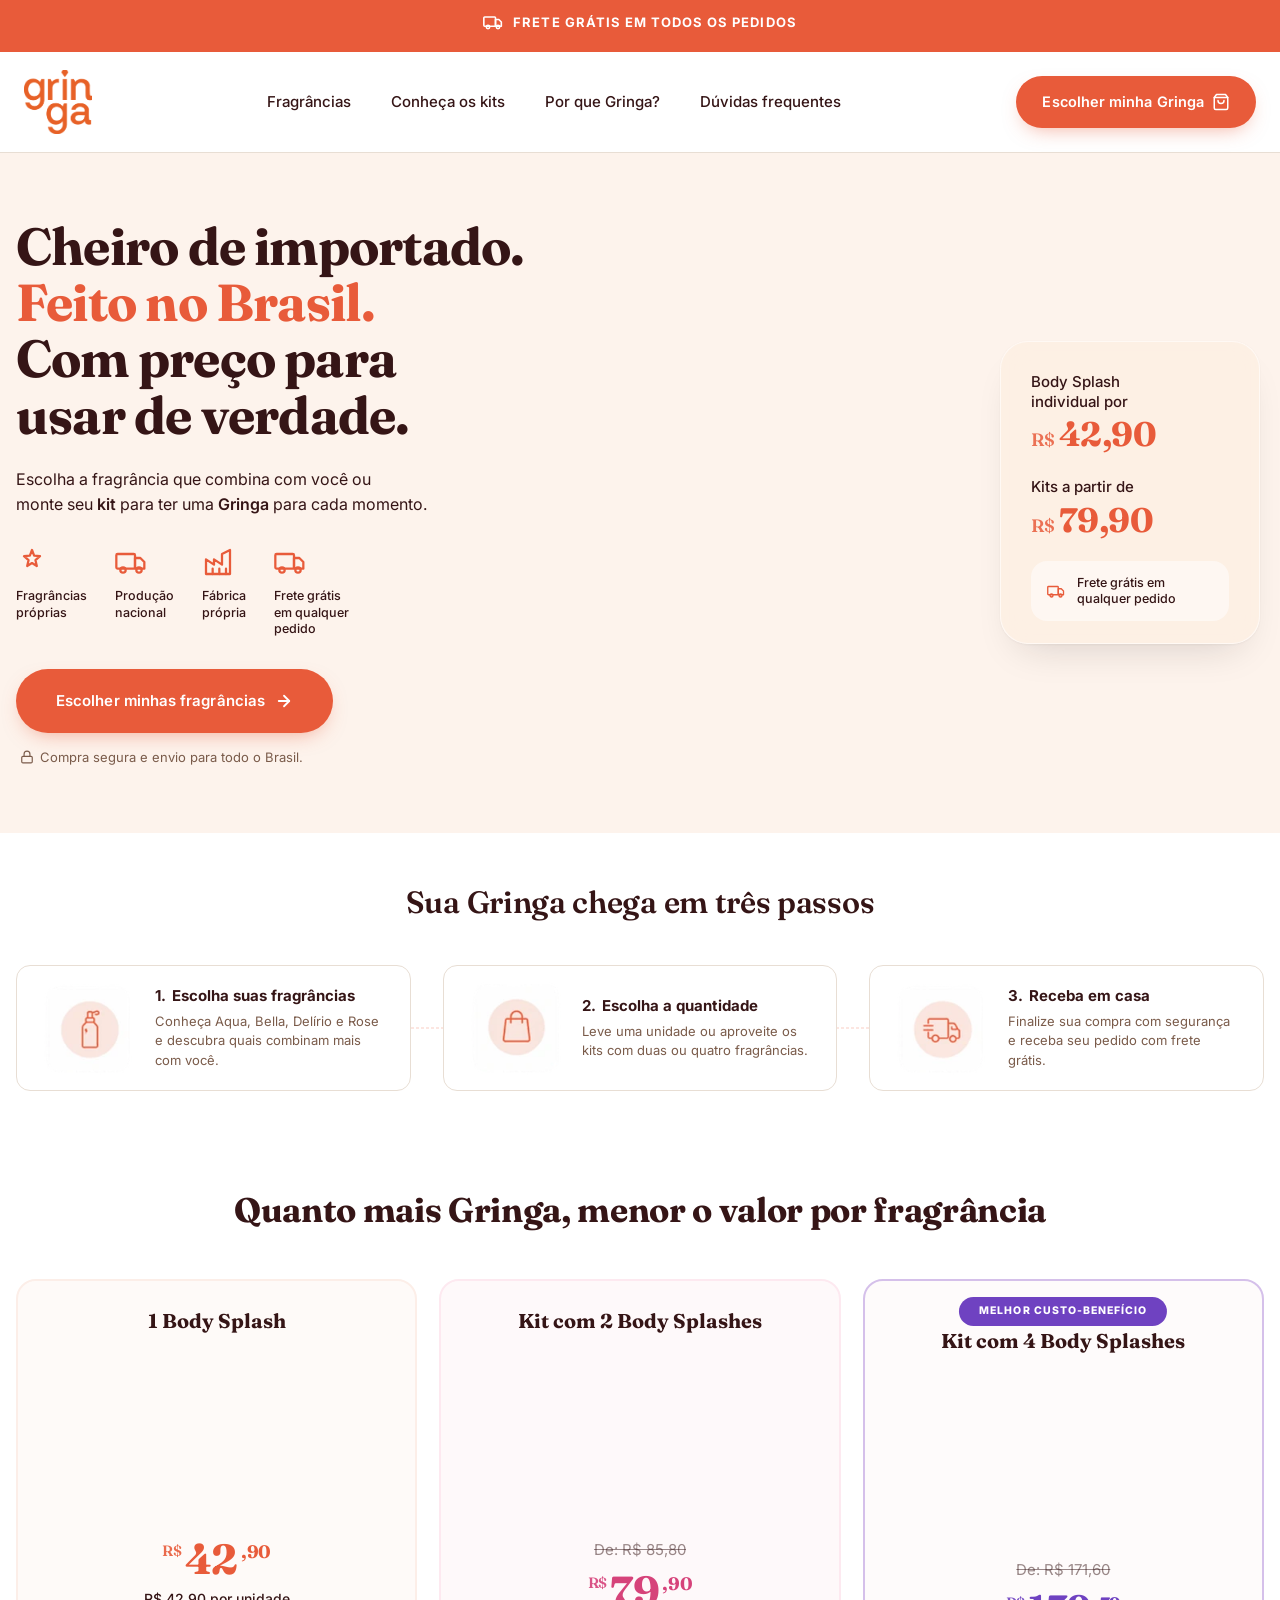
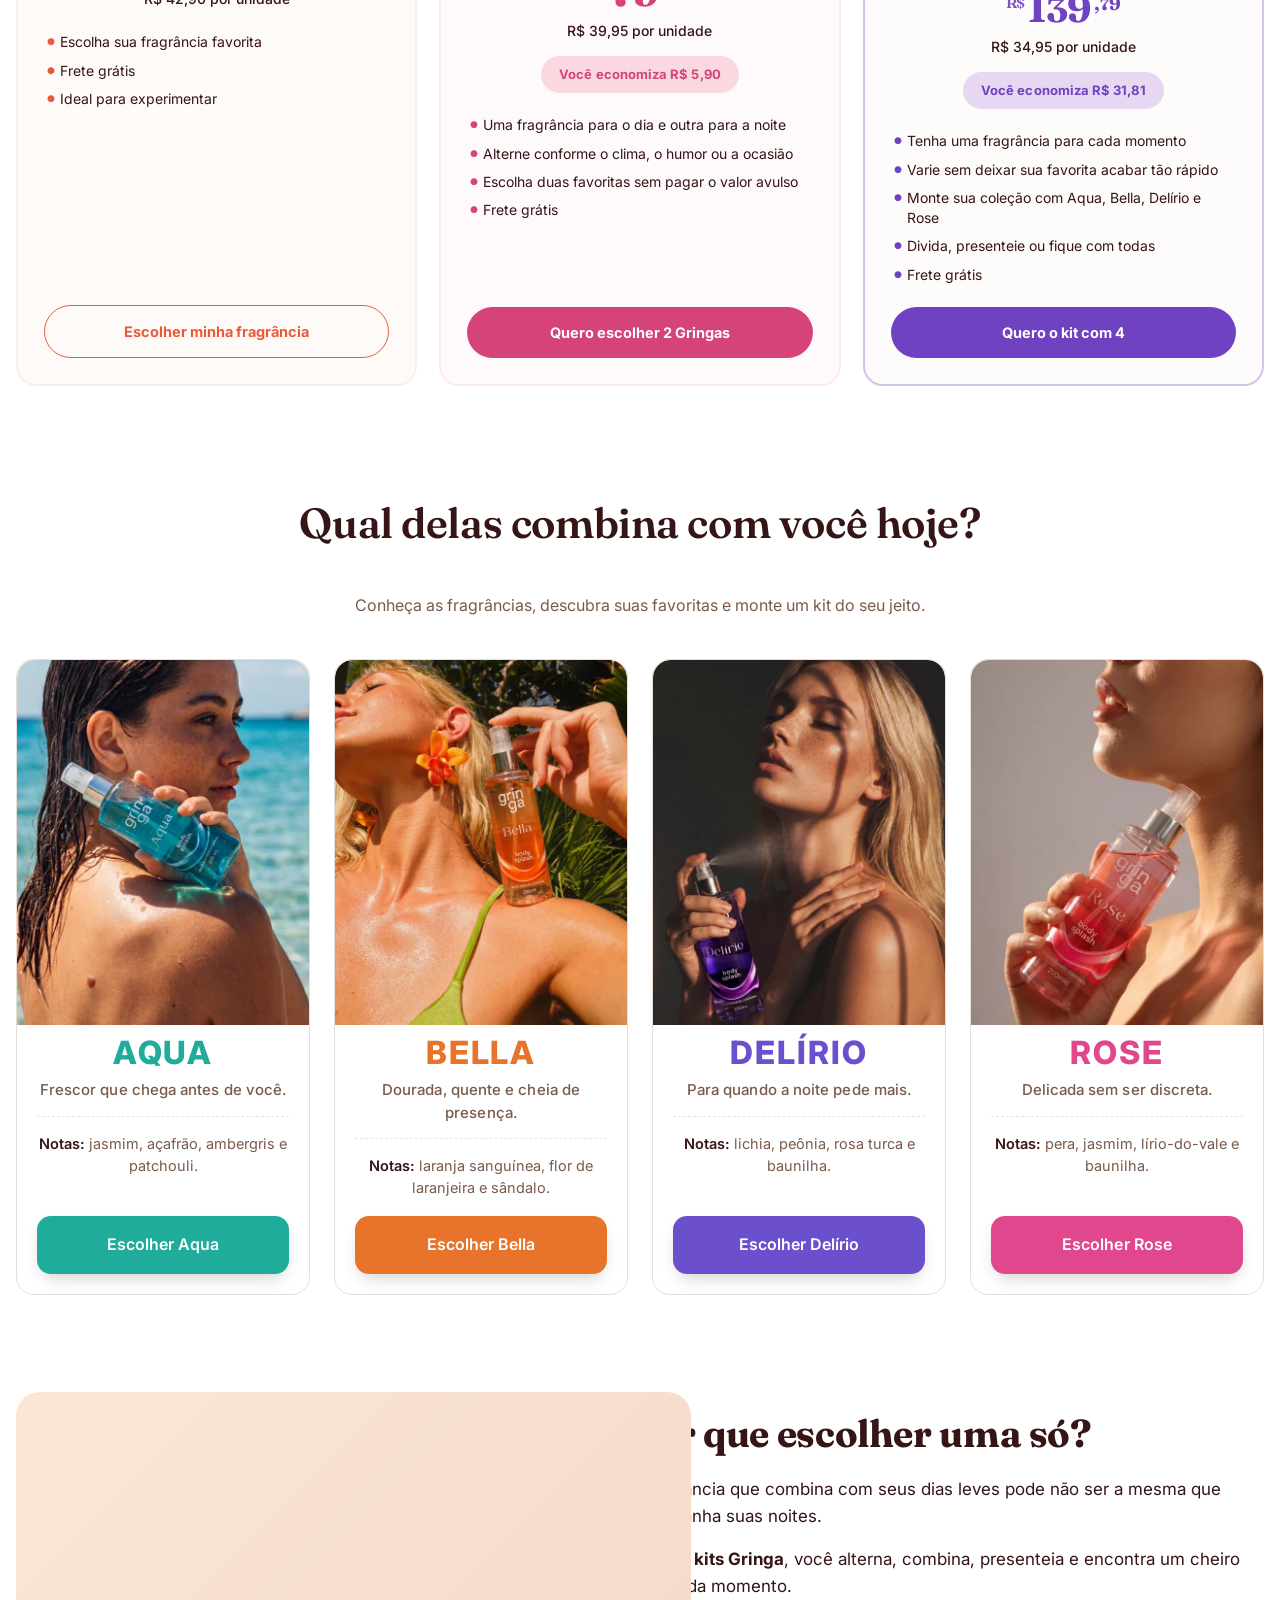
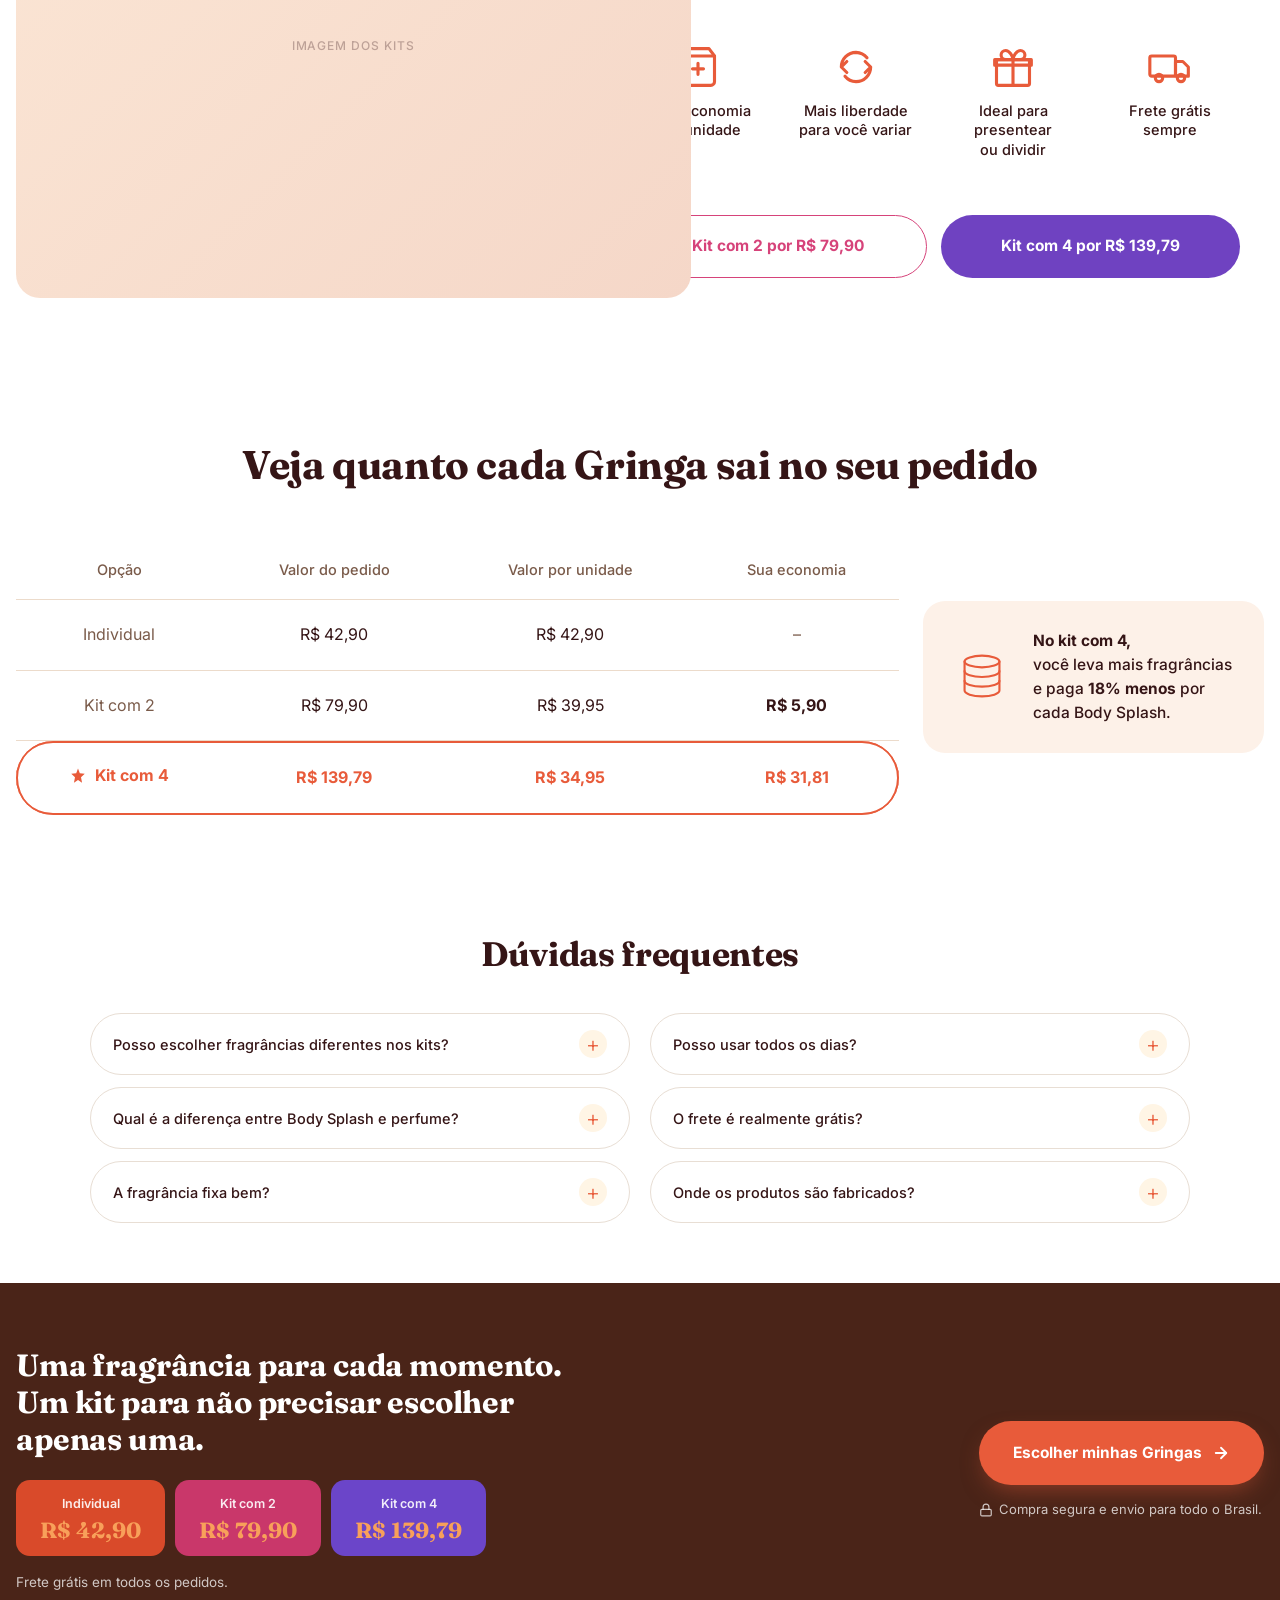
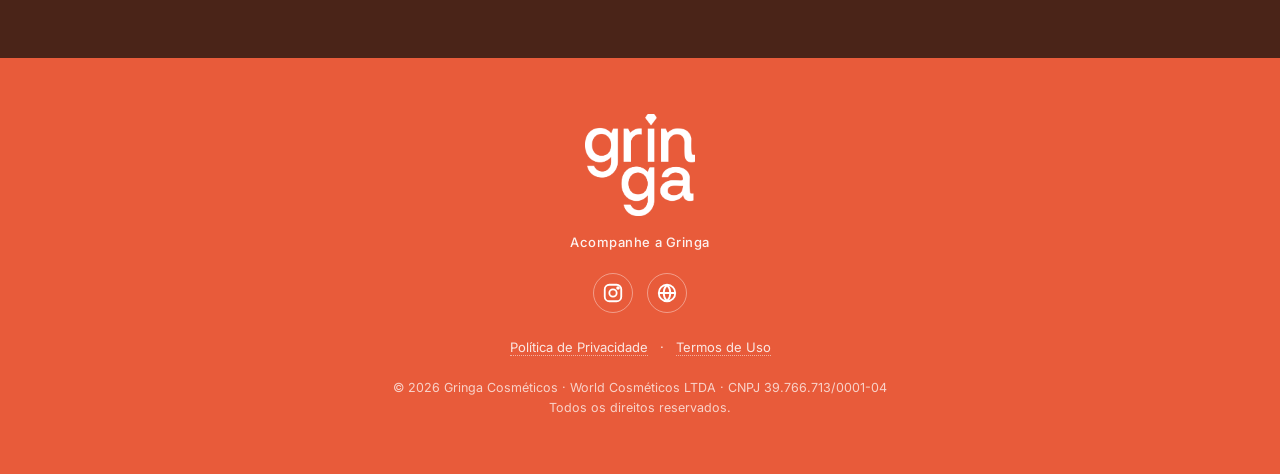
==== commit 51bd0ddf: "cta final: cards de preco coloridos por kit (coral/pink/roxo com border escura), label branca, preco" ====
--- a/v2.html
+++ b/v2.html
@@ -645,15 +645,15 @@
     <div class="final-cta-left">
       <h2 class="final-cta-title">Uma fragrância para cada momento.<br>Um kit para não precisar escolher<br>apenas uma.</h2>
       <ul class="final-cta-prices" role="list">
-        <li>
+        <li class="fcp-card fcp-card--1">
           <span class="fcp-label">Individual</span>
           <span class="fcp-price">R$ 42,90</span>
         </li>
-        <li>
+        <li class="fcp-card fcp-card--2">
           <span class="fcp-label">Kit com 2</span>
           <span class="fcp-price">R$ 79,90</span>
         </li>
-        <li>
+        <li class="fcp-card fcp-card--4">
           <span class="fcp-label">Kit com 4</span>
           <span class="fcp-price">R$ 139,79</span>
         </li>
--- a/assets/css/styles-v2.css
+++ b/assets/css/styles-v2.css
@@ -639,11 +639,11 @@
   margin-top: 6px;
 }
 
-/* Badge "Você economiza" — chip pastel dentro do card, alinhado à direita */
+/* Badge "Você economiza" — chip pastel dentro do card, centralizado */
 .kit-price-save {
   display: inline-block;
-  margin: 12px 0 0 auto;
-  align-self: flex-end;
+  margin: 12px auto 0;
+  align-self: center;
   padding: 8px 18px;
   border-radius: 100px;
   font-family: var(--gr-body);
@@ -1510,27 +1510,41 @@
   flex-wrap: wrap;
 }
 .final-cta-prices li {
-  background: #fff;
-  border: 1px solid rgba(255, 255, 255, 0.9);
   border-radius: 14px;
-  padding: 14px 22px;
+  padding: 12px 22px;
   min-width: 130px;
   text-align: center;
-}
+  border: 2px solid transparent;
+}
+
+/* Cores por card */
+.fcp-card--1 {
+  background: #d94a2a;
+  border-color: #b8371c;
+}
+.fcp-card--2 {
+  background: #c9376a;
+  border-color: #a02653;
+}
+.fcp-card--4 {
+  background: #6b45c9;
+  border-color: #4f2fa1;
+}
+
 .fcp-label {
   display: block;
   font-family: var(--gr-body);
   font-size: 12.5px;
   font-weight: 600;
-  color: var(--gr-text-mut);
-  margin-bottom: 6px;
+  color: rgba(255, 255, 255, 0.9);
+  margin-bottom: 4px;
 }
 .fcp-price {
   display: block;
   font-family: var(--gr-serif);
   font-size: 22px;
   font-weight: 700;
-  color: var(--gr-coral);
+  color: #f8a05a;
   line-height: 1.1;
 }
 .final-cta-frete {
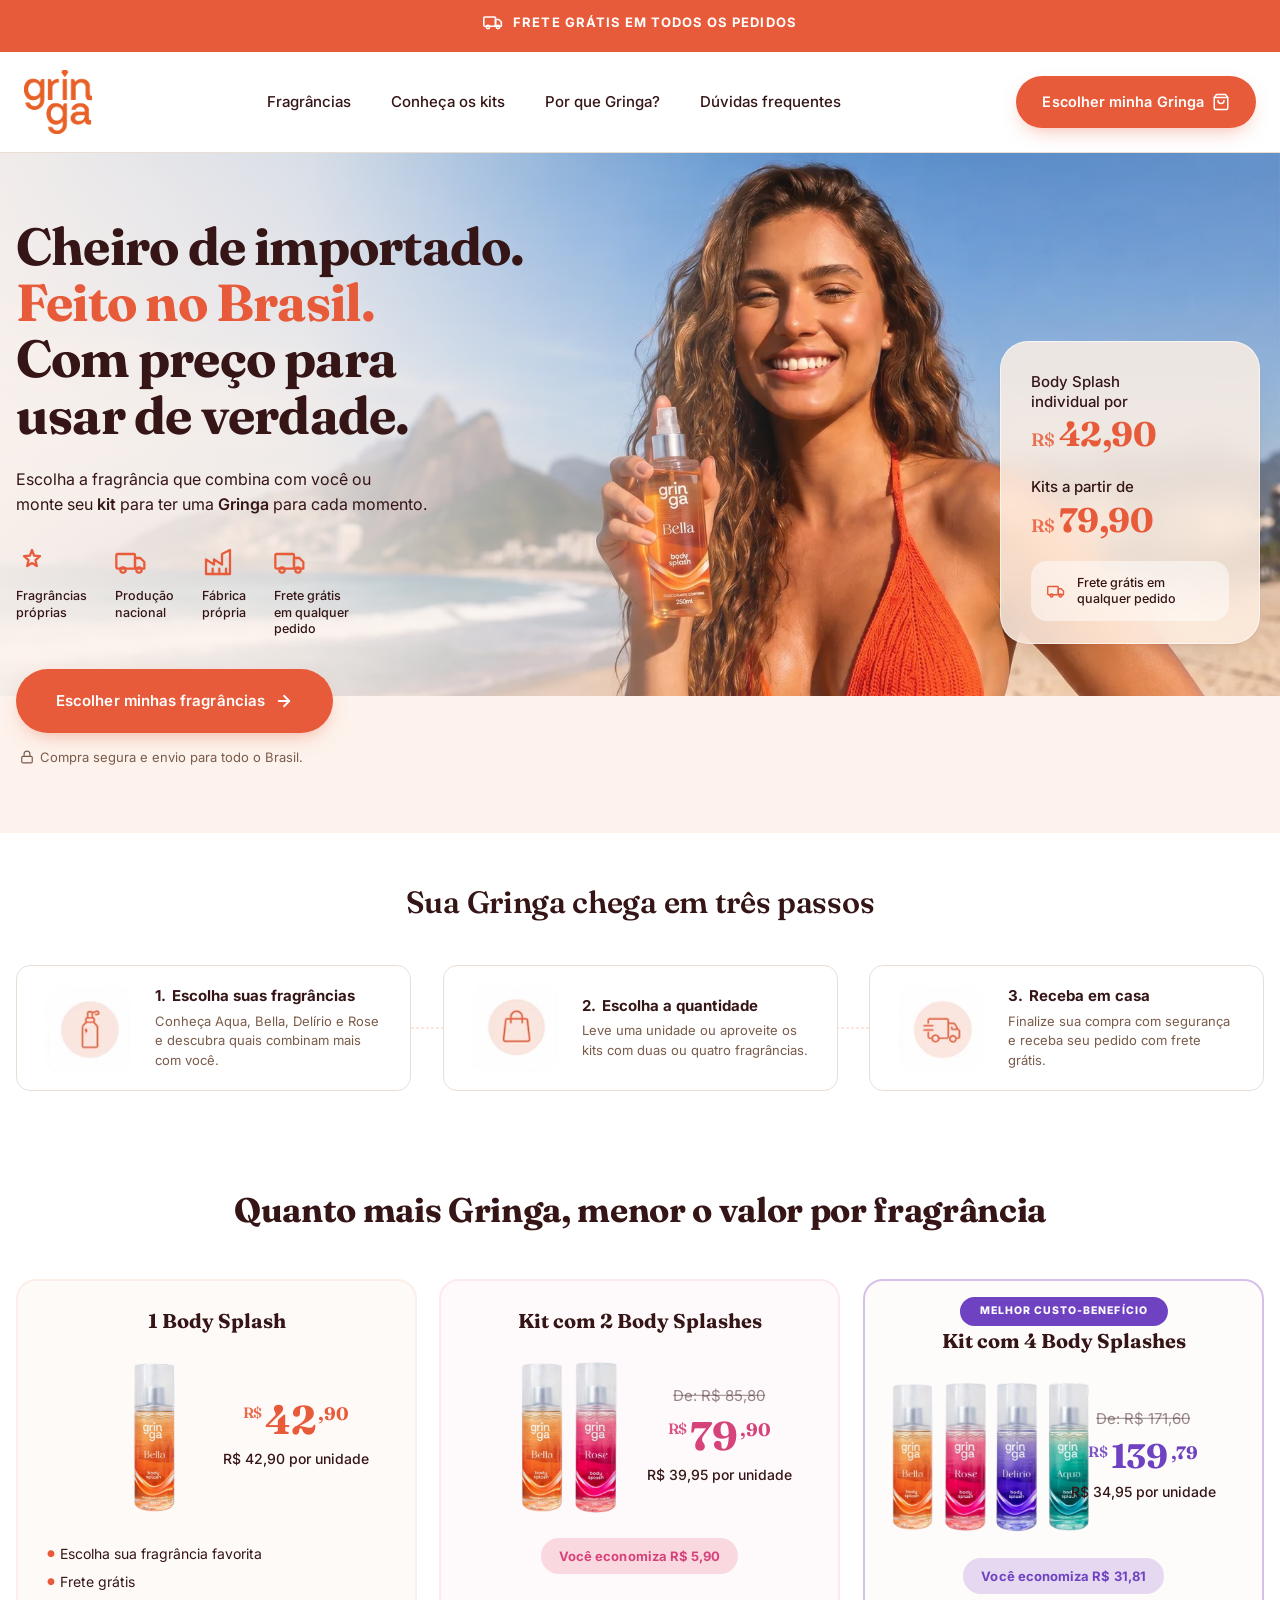
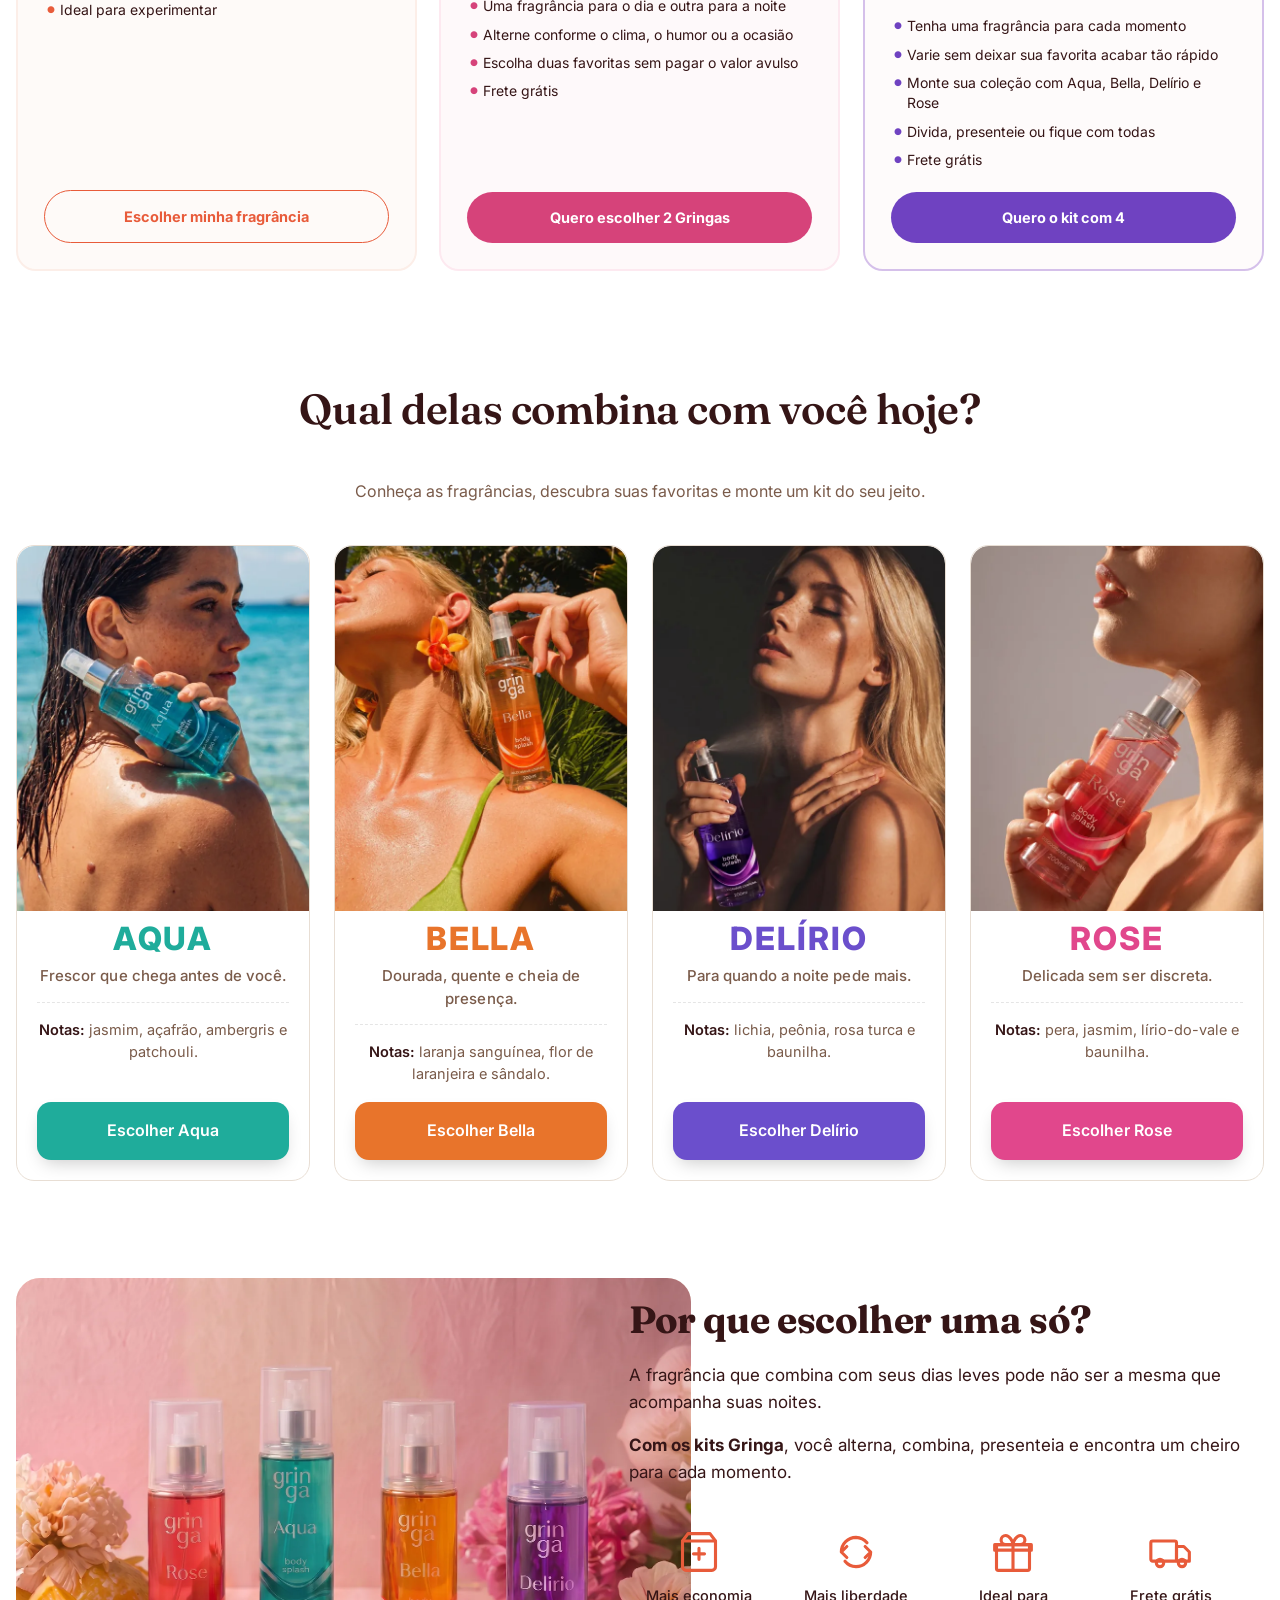
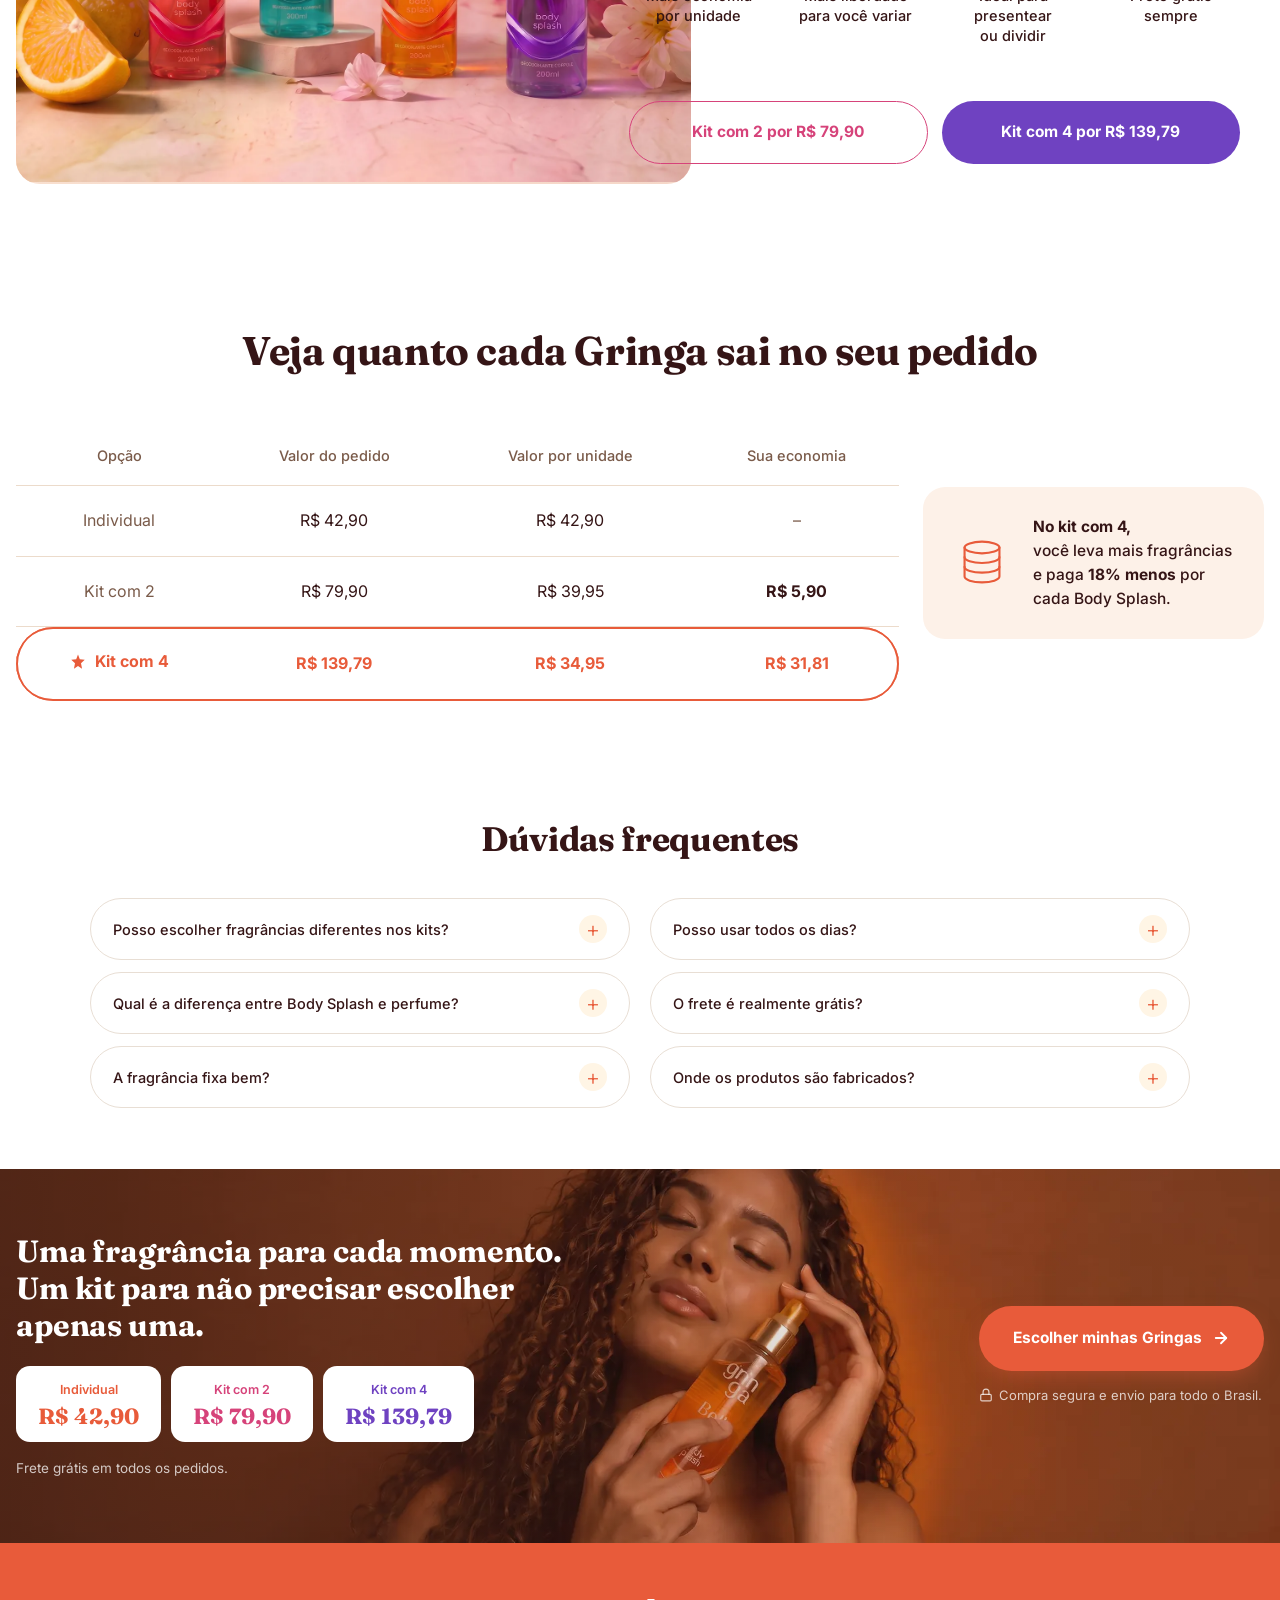
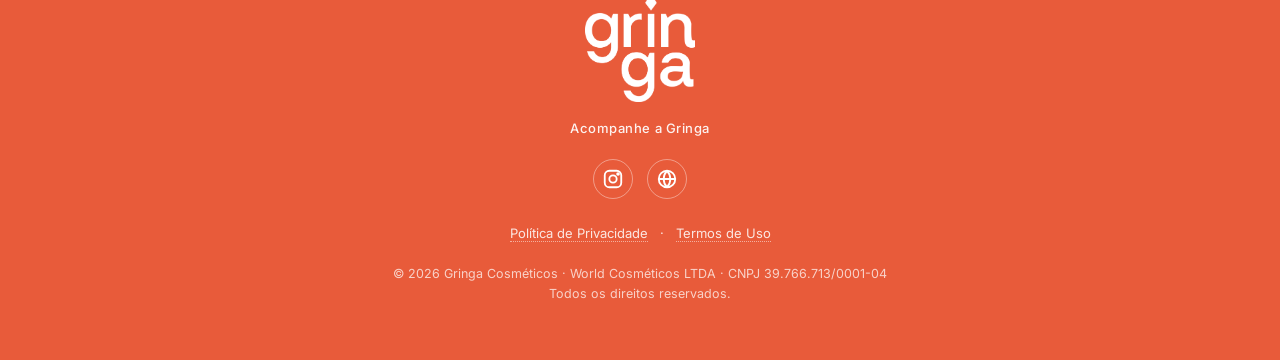
==== commit 422cb4dd: "v2: kits com imagem full + preco overlay direita, mobile stack no kit-4, motion, seo extras - Kits: " ====
--- a/v2.html
+++ b/v2.html
@@ -42,6 +42,30 @@
 <link rel="stylesheet" href="assets/css/styles.css" />
 <!-- CSS complementar da v2 -->
 <link rel="stylesheet" href="assets/css/styles-v2.css" />
+
+<!-- JSON-LD: WebSite (habilita sitelinks searchbox) -->
+<script type="application/ld+json">
+{
+  "@context": "https://schema.org",
+  "@type": "WebSite",
+  "name": "Gringa Cosméticos",
+  "url": "https://gringa.ind.br",
+  "inLanguage": "pt-BR",
+  "publisher": { "@type": "Organization", "name": "Gringa Cosméticos" }
+}
+</script>
+
+<!-- JSON-LD: BreadcrumbList -->
+<script type="application/ld+json">
+{
+  "@context": "https://schema.org",
+  "@type": "BreadcrumbList",
+  "itemListElement": [
+    { "@type": "ListItem", "position": 1, "name": "Início", "item": "https://gringa.ind.br/" },
+    { "@type": "ListItem", "position": 2, "name": "Kits Body Splash", "item": "https://gringa.ind.br/kits/" }
+  ]
+}
+</script>
 
 <!-- JSON-LD: Organization -->
 <script type="application/ld+json">
@@ -134,7 +158,7 @@
 <header class="header-v2" role="banner">
   <div class="container header-v2-inner">
     <a class="brand-v2" href="#" aria-label="Gringa Cosméticos">
-      <img src="assets/img/gringa-logo.png" alt="Gringa" width="90" height="52" />
+      <img src="assets/img/gringa-logo.png" alt="Gringa" width="90" height="52" fetchpriority="high" decoding="async" />
     </a>
     <nav class="nav-v2" aria-label="Navegação principal">
       <a href="#fragrancias">Fragrâncias</a>
@@ -253,7 +277,7 @@
   <div class="container">
     <h2 class="section-title">Sua Gringa chega em três passos</h2>
     <div class="how-grid">
-      <article class="how-step">
+      <article class="how-step" data-animate data-delay="1">
         <div class="how-ico" aria-hidden="true">
           <picture>
             <source type="image/webp" srcset="assets/img/icons/how-1-fragrancia.webp" />
@@ -265,7 +289,7 @@
           <p>Conheça Aqua, Bella, Delírio e Rose e descubra quais combinam mais com você.</p>
         </div>
       </article>
-      <article class="how-step">
+      <article class="how-step" data-animate data-delay="2">
         <div class="how-ico" aria-hidden="true">
           <picture>
             <source type="image/webp" srcset="assets/img/icons/how-2-pedido.webp" />
@@ -277,7 +301,7 @@
           <p>Leve uma unidade ou aproveite os kits com duas ou quatro fragrâncias.</p>
         </div>
       </article>
-      <article class="how-step">
+      <article class="how-step" data-animate data-delay="3">
         <div class="how-ico" aria-hidden="true">
           <picture>
             <source type="image/webp" srcset="assets/img/icons/how-3-receba.webp" />
@@ -298,20 +322,26 @@
      ========================================================= -->
 <section class="kits" id="kits">
   <div class="container">
-    <header class="kits-head">
+    <header class="kits-head" data-animate>
       <h2 class="kits-title">Quanto mais Gringa, menor o valor por fragrância</h2>
     </header>
 
     <div class="kits-grid">
       <!-- CARD 1 — INDIVIDUAL (rosa/pêssego claro) -->
-      <article class="kit-card kit-card--1">
+      <article class="kit-card kit-card--1" data-animate data-delay="1">
         <h3 class="kit-card-title">1 Body Splash</h3>
-        <div class="kit-card-img" data-slot="img-individual">
-          <!-- PLACEHOLDER: substituir por <img src="assets/img/kit-1.png" alt="1 Body Splash Gringa"> -->
-        </div>
-        <div class="kit-card-price">
-          <span class="kit-price-main"><span class="kit-price-currency">R$</span><span class="kit-price-int">42</span><span class="kit-price-dec">,90</span></span>
-          <span class="kit-price-unit">R$ 42,90 por unidade</span>
+        <div class="kit-card-media">
+          <div class="kit-card-img" data-slot="img-individual">
+            <picture>
+              <source type="image/webp" media="(max-width: 640px)" srcset="assets/img/kit-1-mobile.webp" />
+              <source type="image/webp" srcset="assets/img/kit-1.webp" />
+              <img src="assets/img/kit-1.webp" alt="1 Body Splash Gringa 200ml" width="900" height="450" loading="lazy" decoding="async" />
+            </picture>
+          </div>
+          <div class="kit-card-price">
+            <span class="kit-price-main"><span class="kit-price-currency">R$</span><span class="kit-price-int">42</span><span class="kit-price-dec">,90</span></span>
+            <span class="kit-price-unit">R$ 42,90 por unidade</span>
+          </div>
         </div>
         <ul class="kit-card-feats">
           <li>Escolha sua fragrância favorita</li>
@@ -322,17 +352,23 @@
       </article>
 
       <!-- CARD 2 — KIT 2 (rosa/pink) -->
-      <article class="kit-card kit-card--2">
+      <article class="kit-card kit-card--2" data-animate data-delay="2">
         <h3 class="kit-card-title">Kit com 2 Body Splashes</h3>
-        <div class="kit-card-img" data-slot="img-kit2">
-          <!-- PLACEHOLDER: substituir por <img src="assets/img/kit-2.png" alt="Kit com 2 Body Splashes Gringa"> -->
-        </div>
-        <div class="kit-card-price">
-          <span class="kit-price-old">De: R$ 85,80</span>
-          <span class="kit-price-main"><span class="kit-price-currency">R$</span><span class="kit-price-int">79</span><span class="kit-price-dec">,90</span></span>
-          <span class="kit-price-unit">R$ 39,95 por unidade</span>
-          <span class="kit-price-save kit-price-save--2">Você economiza R$ 5,90</span>
-        </div>
+        <div class="kit-card-media">
+          <div class="kit-card-img" data-slot="img-kit2">
+            <picture>
+              <source type="image/webp" media="(max-width: 640px)" srcset="assets/img/kit-2-mobile.webp" />
+              <source type="image/webp" srcset="assets/img/kit-2.webp" />
+              <img src="assets/img/kit-2.webp" alt="Kit com 2 Body Splashes Gringa 200ml" width="900" height="450" loading="lazy" decoding="async" />
+            </picture>
+          </div>
+          <div class="kit-card-price">
+            <span class="kit-price-old">De: R$ 85,80</span>
+            <span class="kit-price-main"><span class="kit-price-currency">R$</span><span class="kit-price-int">79</span><span class="kit-price-dec">,90</span></span>
+            <span class="kit-price-unit">R$ 39,95 por unidade</span>
+          </div>
+        </div>
+        <span class="kit-price-save kit-price-save--2">Você economiza R$ 5,90</span>
         <ul class="kit-card-feats">
           <li>Uma fragrância para o dia e outra para a noite</li>
           <li>Alterne conforme o clima, o humor ou a ocasião</li>
@@ -343,18 +379,24 @@
       </article>
 
       <!-- CARD 3 — KIT 4 (lilás, destaque) -->
-      <article class="kit-card kit-card--4 kit-card--featured">
+      <article class="kit-card kit-card--4 kit-card--featured" data-animate data-delay="3">
         <span class="kit-card-badge">MELHOR CUSTO-BENEFÍCIO</span>
         <h3 class="kit-card-title">Kit com 4 Body Splashes</h3>
-        <div class="kit-card-img" data-slot="img-kit4">
-          <!-- PLACEHOLDER: substituir por <img src="assets/img/kit-4.png" alt="Kit com 4 Body Splashes Gringa"> -->
-        </div>
-        <div class="kit-card-price">
-          <span class="kit-price-old">De: R$ 171,60</span>
-          <span class="kit-price-main"><span class="kit-price-currency">R$</span><span class="kit-price-int">139</span><span class="kit-price-dec">,79</span></span>
-          <span class="kit-price-unit">R$ 34,95 por unidade</span>
-          <span class="kit-price-save kit-price-save--4">Você economiza R$ 31,81</span>
-        </div>
+        <div class="kit-card-media">
+          <div class="kit-card-img" data-slot="img-kit4">
+            <picture>
+              <source type="image/webp" media="(max-width: 640px)" srcset="assets/img/kit-3-mobile.webp" />
+              <source type="image/webp" srcset="assets/img/kit-3.webp" />
+              <img src="assets/img/kit-3.webp" alt="Kit com 4 Body Splashes Gringa 200ml — Aqua, Bella, Delírio e Rose" width="900" height="450" loading="lazy" decoding="async" />
+            </picture>
+          </div>
+          <div class="kit-card-price">
+            <span class="kit-price-old">De: R$ 171,60</span>
+            <span class="kit-price-main"><span class="kit-price-currency">R$</span><span class="kit-price-int">139</span><span class="kit-price-dec">,79</span></span>
+            <span class="kit-price-unit">R$ 34,95 por unidade</span>
+          </div>
+        </div>
+        <span class="kit-price-save kit-price-save--4">Você economiza R$ 31,81</span>
         <ul class="kit-card-feats">
           <li>Tenha uma fragrância para cada momento</li>
           <li>Varie sem deixar sua favorita acabar tão rápido</li>
@@ -377,7 +419,7 @@
     <p class="section-sub">Conheça as fragrâncias, descubra suas favoritas e monte um kit do seu jeito.</p>
 
     <div class="frags-grid">
-      <article class="frag frag--aqua">
+      <article class="frag frag--aqua" data-animate data-delay="1">
         <div class="frag-media">
           <picture>
             <source type="image/webp" srcset="assets/img/aqua.webp" />
@@ -395,7 +437,7 @@
         </div>
       </article>
 
-      <article class="frag frag--bella">
+      <article class="frag frag--bella" data-animate data-delay="2">
         <div class="frag-media">
           <picture>
             <source type="image/webp" srcset="assets/img/bella.webp" />
@@ -413,7 +455,7 @@
         </div>
       </article>
 
-      <article class="frag frag--delirio">
+      <article class="frag frag--delirio" data-animate data-delay="3">
         <div class="frag-media">
           <picture>
             <source type="image/webp" srcset="assets/img/delirio.webp" />
@@ -431,7 +473,7 @@
         </div>
       </article>
 
-      <article class="frag frag--rose">
+      <article class="frag frag--rose" data-animate data-delay="4">
         <div class="frag-media">
           <picture>
             <source type="image/webp" srcset="assets/img/rose.webp" />
@@ -459,12 +501,16 @@
   <div class="container why-choose-inner">
 
     <!-- IMAGEM ESQUERDA (placeholder — sera substituida por img depois) -->
-    <div class="why-choose-media" data-slot="img-kits-lifestyle">
-      <!-- PLACEHOLDER: substituir por <img src="assets/img/kits-lifestyle.png" alt="Kits Gringa com 4 body splashes"> -->
+    <div class="why-choose-media" data-slot="img-kits-lifestyle" data-animate>
+      <picture>
+        <source type="image/webp" media="(max-width: 640px)" srcset="assets/img/body-splashs-mobile.webp" />
+        <source type="image/webp" srcset="assets/img/body-splashs.webp" />
+        <img src="assets/img/body-splashs.webp" alt="Kits com 4 body splashes Gringa: Aqua, Bella, Delírio e Rose" width="1600" height="1067" loading="lazy" decoding="async" />
+      </picture>
     </div>
 
     <!-- COPY DIREITA -->
-    <div class="why-choose-copy">
+    <div class="why-choose-copy" data-animate data-delay="1">
       <h2 class="why-choose-title">Por que escolher uma só?</h2>
       <p class="why-choose-desc">A fragrância que combina com seus dias leves pode não ser a mesma que acompanha suas noites.</p>
       <p class="why-choose-desc"><b>Com os kits Gringa</b>, você alterna, combina, presenteia e encontra um cheiro para cada momento.</p>
@@ -507,7 +553,7 @@
 <!-- =========================================================
      BLOCO 11 — TABELA COMPARATIVA + CARD DESTAQUE ECONOMIA
      ========================================================= -->
-<section class="pricing-table">
+<section class="pricing-table" data-animate>
   <div class="container">
     <h2 class="pricing-title">Veja quanto cada Gringa sai no seu pedido</h2>
 
@@ -573,7 +619,7 @@
 <!-- =========================================================
      BLOCO 14 — FAQ
      ========================================================= -->
-<section class="faq" id="faq">
+<section class="faq" id="faq" data-animate>
   <div class="container">
     <h2 class="faq-title">Dúvidas frequentes</h2>
 
@@ -642,7 +688,7 @@
 <section class="final-cta">
   <div class="container final-cta-inner">
     <!-- COLUNA ESQUERDA -->
-    <div class="final-cta-left">
+    <div class="final-cta-left" data-animate>
       <h2 class="final-cta-title">Uma fragrância para cada momento.<br>Um kit para não precisar escolher<br>apenas uma.</h2>
       <ul class="final-cta-prices" role="list">
         <li class="fcp-card fcp-card--1">
@@ -662,7 +708,7 @@
     </div>
 
     <!-- COLUNA DIREITA -->
-    <div class="final-cta-right">
+    <div class="final-cta-right" data-animate data-delay="2">
       <a href="#kits" class="final-cta-btn" data-cta="final">
         Escolher minhas Gringas
         <svg width="18" height="18" viewBox="0 0 24 24" fill="none" stroke="currentColor" stroke-width="2.4" stroke-linecap="round" stroke-linejoin="round" style="margin-left:10px" aria-hidden="true"><line x1="5" y1="12" x2="19" y2="12"/><polyline points="12 5 19 12 12 19"/></svg>
@@ -680,7 +726,7 @@
      ========================================================= -->
 <footer class="footer" role="contentinfo">
   <div class="container footer-inner">
-    <a class="footer-brand" href="#"><img src="assets/img/gringa-logo.png" alt="Gringa Cosméticos" width="120" height="40" /></a>
+    <a class="footer-brand" href="#"><img src="assets/img/gringa-logo.png" alt="Gringa Cosméticos" width="120" height="40" loading="lazy" decoding="async" /></a>
     <p class="footer-tag">Acompanhe a Gringa</p>
     <div class="footer-socials">
       <a href="https://instagram.com/gringa.cosmetico" target="_blank" rel="noopener" aria-label="Instagram">
--- a/assets/css/styles-v2.css
+++ b/assets/css/styles-v2.css
@@ -33,6 +33,66 @@
   position: sticky;
   top: 0;
   z-index: 100;
+  transition: box-shadow 0.25s ease;
+}
+.header-v2.is-scrolled {
+  box-shadow: 0 6px 22px -14px rgba(53, 21, 22, 0.18);
+}
+
+/* Scroll suave + compensa header sticky ao ancorar via menu */
+html { scroll-behavior: smooth; }
+:target,
+#kits, #fragrancias, #por-que, #faq, #como-funciona {
+  scroll-margin-top: 96px;
+}
+@media (max-width: 640px) {
+  :target,
+  #kits, #fragrancias, #por-que, #faq, #como-funciona {
+    scroll-margin-top: 76px;
+  }
+}
+
+/* =========================================================
+   MOTION — animações leves de entrada em scroll
+   ========================================================= */
+[data-animate] {
+  opacity: 0;
+  transform: translateY(18px);
+  transition:
+    opacity 0.7s cubic-bezier(0.2, 0.65, 0.3, 1),
+    transform 0.7s cubic-bezier(0.2, 0.65, 0.3, 1);
+  will-change: opacity, transform;
+}
+[data-animate="fade"] { transform: none; }
+[data-animate="scale"] { transform: scale(0.96); }
+[data-animate].is-visible {
+  opacity: 1;
+  transform: none;
+}
+/* Delays em cascata (para grids/listas) */
+[data-animate][data-delay="1"] { transition-delay: 80ms; }
+[data-animate][data-delay="2"] { transition-delay: 160ms; }
+[data-animate][data-delay="3"] { transition-delay: 240ms; }
+[data-animate][data-delay="4"] { transition-delay: 320ms; }
+
+/* Hover sutil em cards e botões */
+.kit-card { transition: transform 0.35s ease, box-shadow 0.35s ease; }
+.kit-card:hover { transform: translateY(-4px); box-shadow: 0 20px 40px -20px rgba(53, 21, 22, 0.18); }
+.frag-card { transition: transform 0.35s ease; }
+.frag-card:hover { transform: translateY(-3px); }
+.btn-v2, .kit-card-btn, .wc-btn, .final-cta-btn {
+  transition: transform 0.18s ease, background 0.2s ease, box-shadow 0.25s ease, filter 0.2s ease;
+}
+.btn-v2:hover, .kit-card-btn:hover, .wc-btn:hover {
+  transform: translateY(-1px);
+  filter: brightness(1.04);
+}
+
+/* Respeita prefers-reduced-motion */
+@media (prefers-reduced-motion: reduce) {
+  html { scroll-behavior: auto; }
+  [data-animate] { opacity: 1 !important; transform: none !important; transition: none !important; }
+  .kit-card:hover, .frag-card:hover, .btn-v2:hover, .kit-card-btn:hover, .wc-btn:hover { transform: none; filter: none; }
 }
 .header-v2-inner {
   display: flex;
@@ -531,6 +591,15 @@
   gap: 16px;
   transition: transform 0.25s ease, box-shadow 0.25s ease;
 }
+
+/* Wrapper: imagem full-width com preço overlay */
+.kit-card-media {
+  position: relative;
+  width: 100%;
+  aspect-ratio: 16 / 8;
+  overflow: hidden;
+  border-radius: 12px;
+}
 .kit-card:hover {
   transform: translateY(-3px);
   box-shadow: 0 12px 28px -12px rgba(28, 22, 20, 0.10);
@@ -569,13 +638,25 @@
   text-align: center;
 }
 
-/* Placeholder de imagem (mais compacto — era 16/11 alto demais) */
+/* Imagem cobre todo o wrapper — é o "bg" da area de mídia */
 .kit-card-img {
-  aspect-ratio: 16 / 8;
+  position: absolute;
+  inset: 0;
   display: flex;
   align-items: center;
   justify-content: center;
-  position: relative;
+}
+.kit-card-img picture {
+  width: 100%;
+  height: 100%;
+  display: block;
+}
+.kit-card-img img {
+  width: 100%;
+  height: 100%;
+  object-fit: cover;
+  object-position: center;
+  display: block;
 }
 .kit-card-img img {
   width: 100%;
@@ -584,13 +665,20 @@
   display: block;
 }
 
-/* Bloco de preço centralizado */
+/* Preço absoluto sobre a imagem, na direita */
 .kit-card-price {
+  position: absolute;
+  top: 50%;
+  right: 6%;
+  transform: translateY(-50%);
   display: flex;
   flex-direction: column;
   align-items: center;
+  justify-content: center;
   gap: 2px;
   text-align: center;
+  min-width: 0;
+  z-index: 2;
 }
 .kit-price-old {
   font-family: var(--gr-body);
@@ -621,7 +709,7 @@
   opacity: 0.9;
 }
 .kit-price-int {
-  font-size: 42px;
+  font-size: 40px;
   line-height: 1;
 }
 .kit-price-dec {
@@ -629,7 +717,7 @@
   font-weight: 700;
   margin-top: 5px;
 }
-.kit-card--4 .kit-price-int { font-size: 38px; }
+.kit-card--4 .kit-price-int { font-size: 34px; }
 
 .kit-price-unit {
   font-family: var(--gr-body);
@@ -639,12 +727,13 @@
   margin-top: 6px;
 }
 
-/* Badge "Você economiza" — chip pastel dentro do card, centralizado */
+/* Badge "Você economiza" — chip pastel fora do overlay, centralizado no card */
 .kit-price-save {
-  display: inline-block;
-  margin: 12px auto 0;
+  display: block;
+  margin: 0 auto;
   align-self: center;
   padding: 8px 18px;
+  width: fit-content;
   border-radius: 100px;
   font-family: var(--gr-body);
   font-size: 13px;
@@ -1038,6 +1127,7 @@
   width: 100%;
   height: 100%;
   object-fit: cover;
+  object-position: center;
   display: block;
 }
 
@@ -1478,9 +1568,24 @@
    BLOCO 15 — CTA FINAL (bg marrom, 2 col)
    ========================================================= */
 .final-cta {
-  background: #4a2418;
+  background-color: #4a2418;
+  background-image:
+    linear-gradient(90deg, rgba(74, 36, 24, 0.72) 0%, rgba(74, 36, 24, 0.38) 35%, rgba(74, 36, 24, 0.08) 70%, rgba(74, 36, 24, 0) 100%),
+    url('../img/bg-body-splashs.webp');
+  background-size: cover;
+  background-position: center right;
+  background-repeat: no-repeat;
   padding: 64px 0;
   color: #fff;
+  position: relative;
+}
+@media (max-width: 640px) {
+  .final-cta {
+    background-image:
+      linear-gradient(180deg, rgba(74, 36, 24, 0.92) 0%, rgba(74, 36, 24, 0.75) 100%),
+      url('../img/bg-body-splashs-mobile.webp');
+    background-position: center;
+  }
 }
 .final-cta-inner {
   display: grid;
@@ -1510,25 +1615,11 @@
   flex-wrap: wrap;
 }
 .final-cta-prices li {
+  background: #fff;
   border-radius: 14px;
-  padding: 12px 22px;
+  padding: 14px 22px;
   min-width: 130px;
   text-align: center;
-  border: 2px solid transparent;
-}
-
-/* Cores por card */
-.fcp-card--1 {
-  background: #d94a2a;
-  border-color: #b8371c;
-}
-.fcp-card--2 {
-  background: #c9376a;
-  border-color: #a02653;
-}
-.fcp-card--4 {
-  background: #6b45c9;
-  border-color: #4f2fa1;
 }
 
 .fcp-label {
@@ -1536,7 +1627,7 @@
   font-family: var(--gr-body);
   font-size: 12.5px;
   font-weight: 600;
-  color: rgba(255, 255, 255, 0.9);
+  color: var(--gr-text-mut);
   margin-bottom: 4px;
 }
 .fcp-price {
@@ -1544,9 +1635,16 @@
   font-family: var(--gr-serif);
   font-size: 22px;
   font-weight: 700;
-  color: #f8a05a;
   line-height: 1.1;
 }
+
+/* Cor da fonte (label + preço) por card */
+.fcp-card--1 .fcp-label,
+.fcp-card--1 .fcp-price { color: var(--gr-coral); }
+.fcp-card--2 .fcp-label,
+.fcp-card--2 .fcp-price { color: #d6437a; }
+.fcp-card--4 .fcp-label,
+.fcp-card--4 .fcp-price { color: #6f42c1; }
 .final-cta-frete {
   font-family: var(--gr-body);
   font-size: 13.5px;
@@ -1627,6 +1725,29 @@
    ========================================================= */
 @media (max-width: 1024px) {
   .kits-grid { grid-template-columns: 1fr; max-width: 480px; margin: 0 auto; }
+  /* Mobile: SÓ o kit-4 vai pra stack vertical (imagem em cima + preço embaixo) */
+  .kit-card--4 .kit-card-media {
+    aspect-ratio: auto;
+    display: flex;
+    flex-direction: column;
+    align-items: center;
+    gap: 14px;
+    overflow: visible;
+  }
+  .kit-card--4 .kit-card-img {
+    position: relative;
+    inset: auto;
+    width: 100%;
+    aspect-ratio: 16 / 9;
+  }
+  .kit-card--4 .kit-card-img img { object-fit: contain; }
+  .kit-card--4 .kit-card-price {
+    position: static;
+    transform: none;
+    top: auto;
+    right: auto;
+    align-self: center;
+  }
   .compare-grid { grid-template-columns: 1fr; }
   .compare-cell--best { transform: none; }
   .decide-grid { grid-template-columns: 1fr; }
